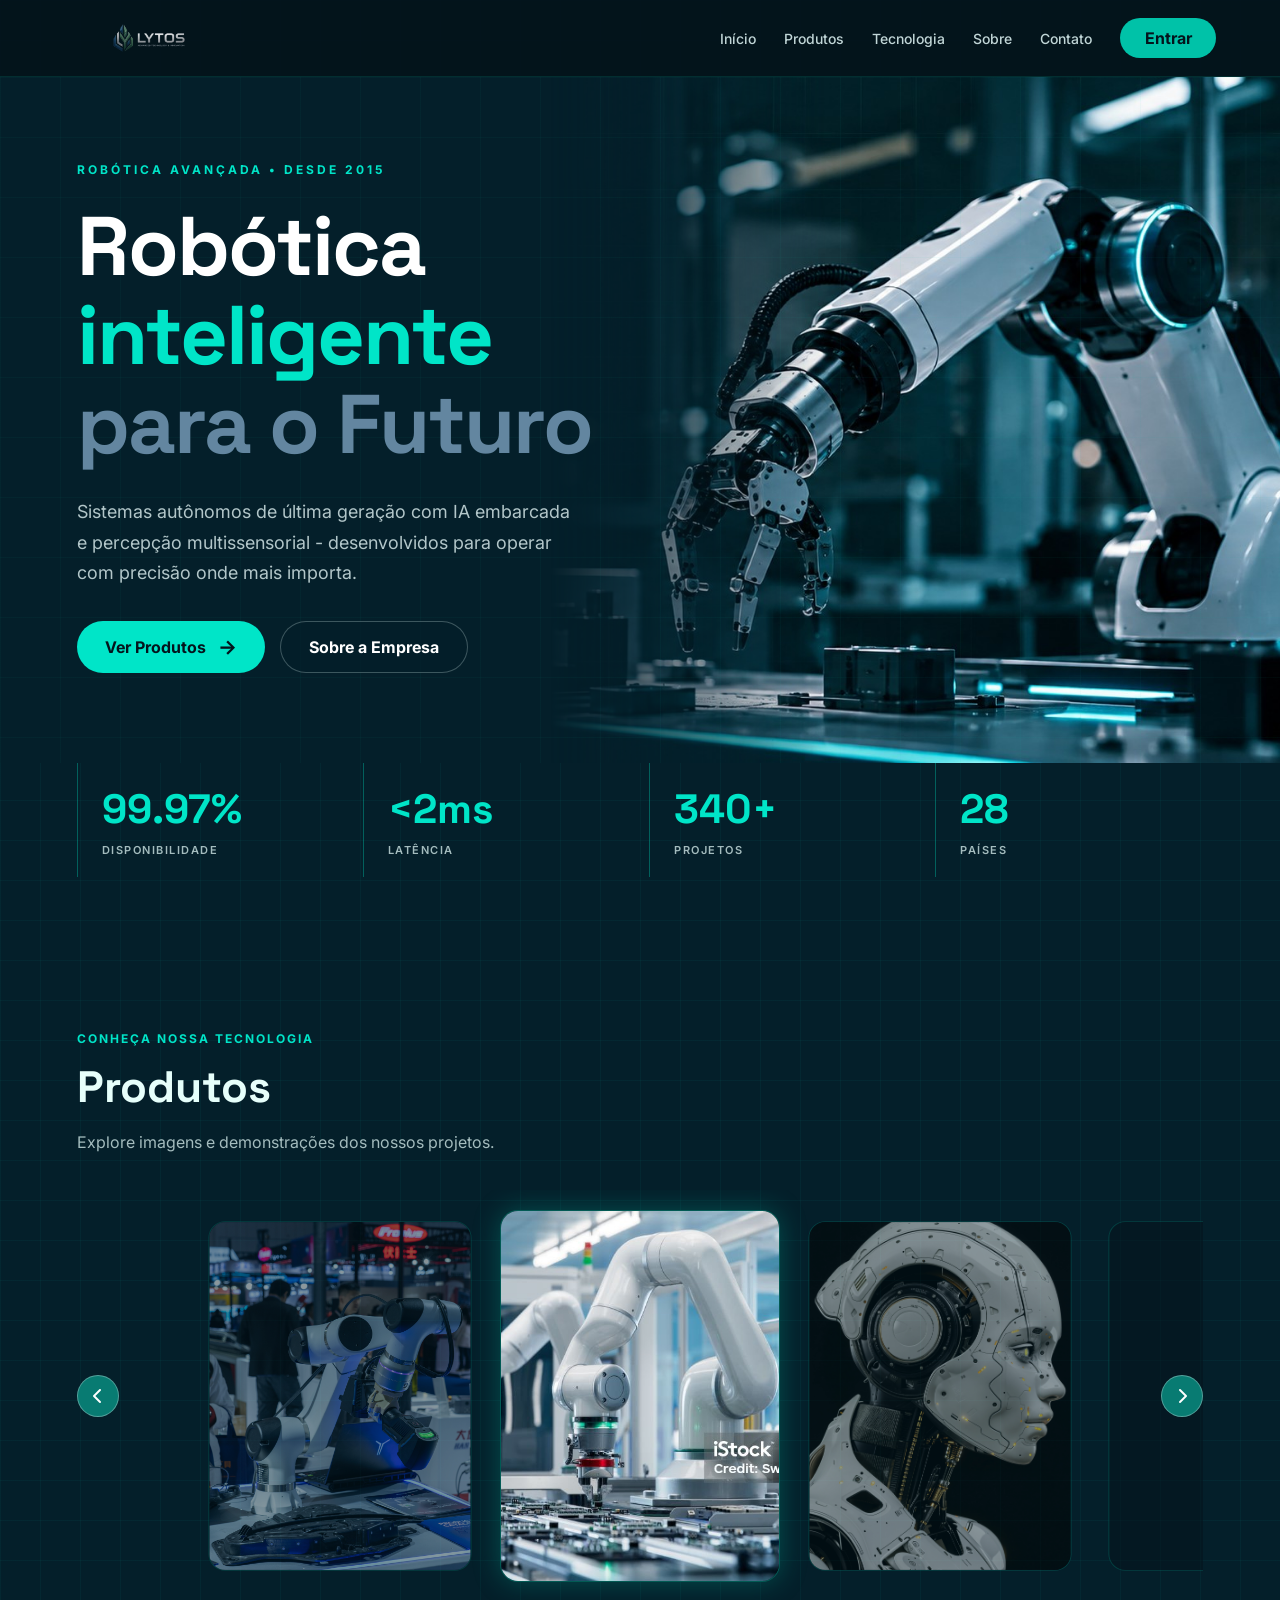
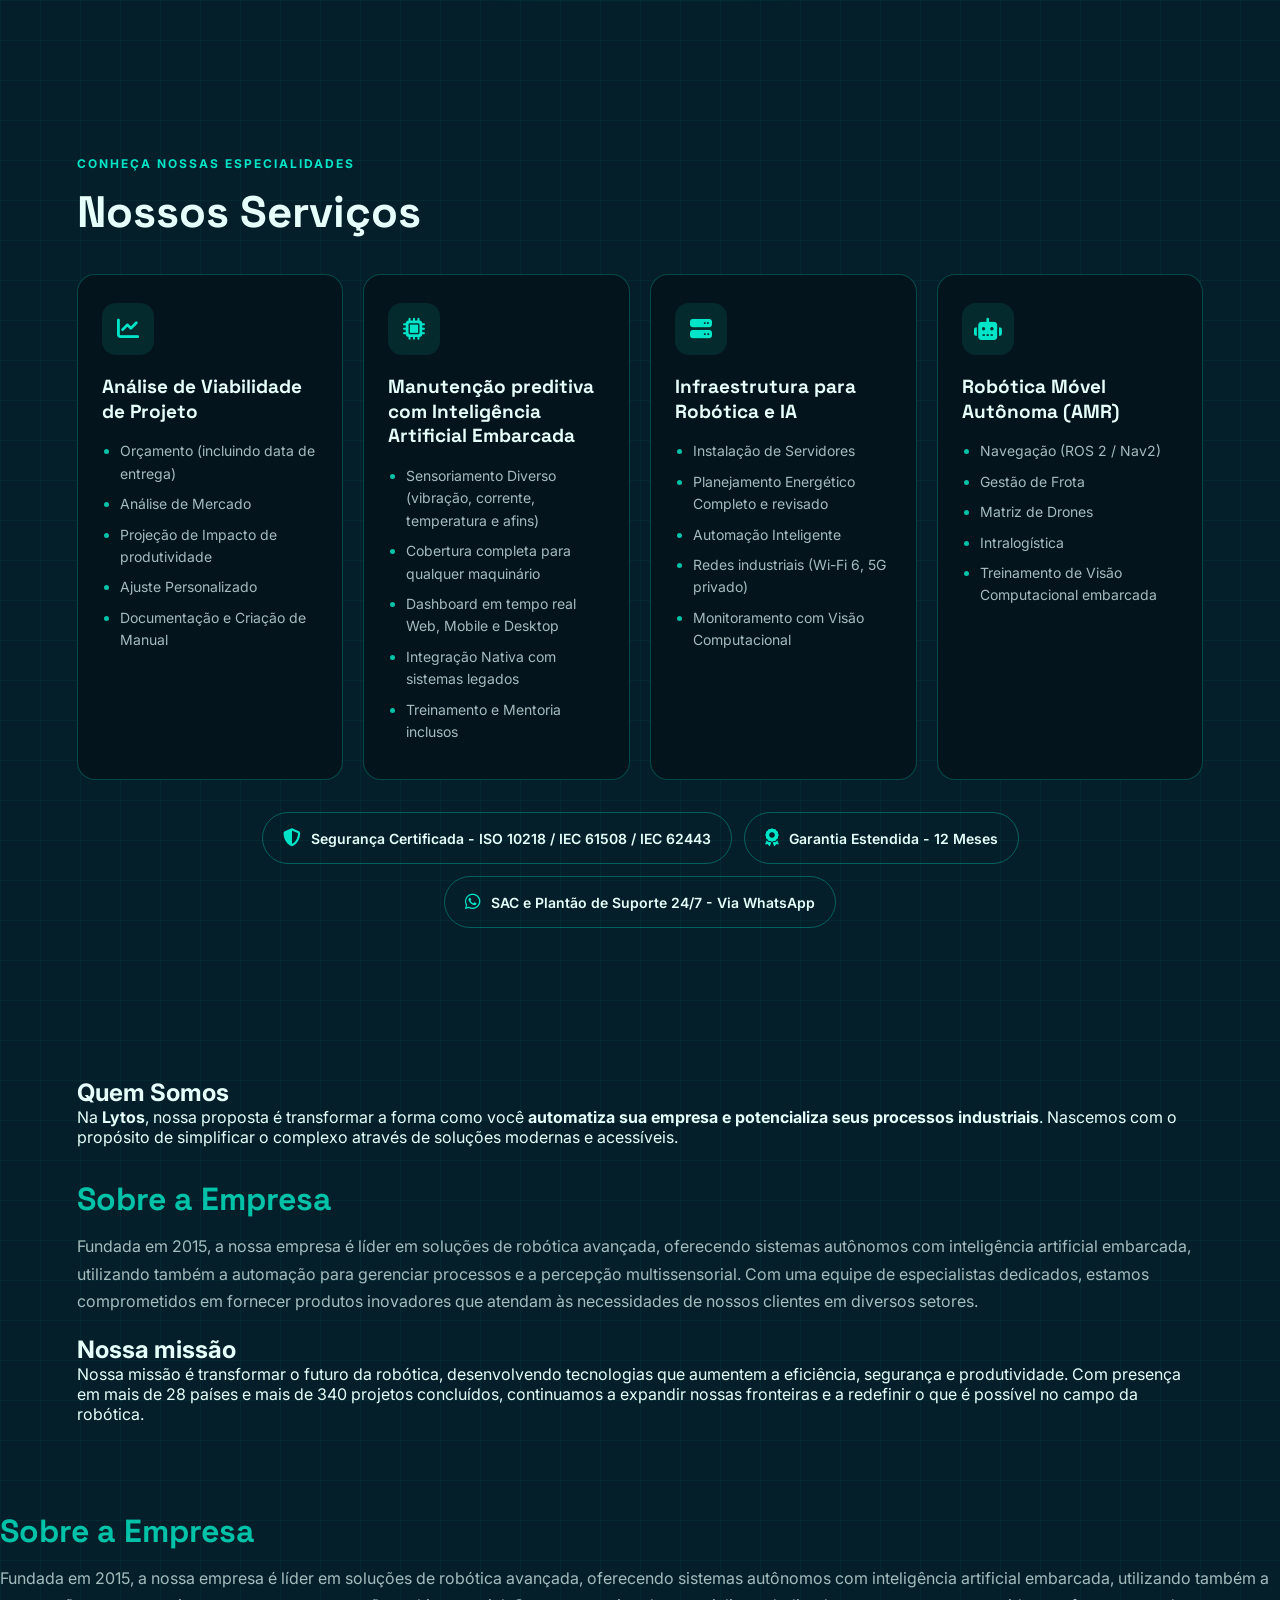
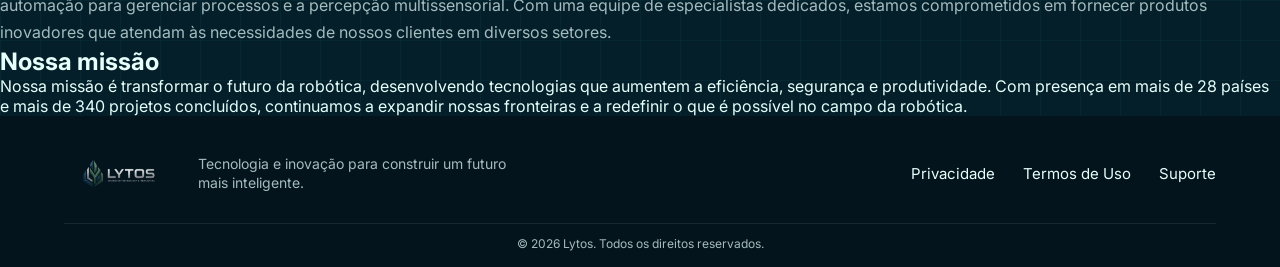
==== index.html @ 6a19a62e "auto-commit" ====
<!DOCTYPE html>
<html lang="pt-BR">

<head>
  <meta charset="UTF-8">
  <meta name="viewport" content="width=device-width, initial-scale=1.0">
  <title>Site de Robótica</title>
  <link rel="stylesheet" href="https://cdnjs.cloudflare.com/ajax/libs/font-awesome/6.5.2/css/all.min.css">
  <link rel="stylesheet" href="./assets/css/sobre.css">
  <link rel="stylesheet" href="./assets/css/style.css">
  <link rel="stylesheet" href="./assets/css/hero.css">
  <link rel="stylesheet" href="./assets/css/servicos.css">
  <link rel="stylesheet" href="./assets/css/footer.css">
  <script src="./assets/js/main.js" defer></script>
  <script src="./assets/js/hero.js" defer></script>
</head>

<body>

  <header>
    <div class="cabecalho-conteudo">
      <nav aria-label="Navegação principal">
        <a class="marca" href="#inicio" aria-label="Voltar ao início"><img class="logo" src="./assets/img/icons/logo.png" alt="Logo do site"></a>

        <div class="links-navegacao" id="links-navegacao">
          <a href="#inicio">Início</a>
          <a href="#produtos">Produtos</a>
          <a href="#tecnologia">Tecnologia</a>
          <a href="#sobre">Sobre</a>
          <a href="#contato">Contato</a>
        </div>

        <a class="botao-entrar" href="#contato">Entrar</a>
        <button class="botao-menu" type="button" aria-label="Abrir menu" aria-expanded="false" aria-controls="links-navegacao"><i class="fas fa-bars"></i></button>
      </nav>
    </div>
  </header>

  <!-- SEÇÃO HERO -->
  <main>
  <section class="inicio" id="inicio">
    <div class="inicio-imagem" aria-hidden="true"></div>
    <div class="inicio-conteudo">
      <p class="titulo">
        ROBÓTICA AVANÇADA • DESDE 2015
      </p>
      <h1 class="titulo-principal"><span class="robotica">Robótica</span><span class="inteligente">inteligente</span><span class="futuro">para o Futuro</span></h1>
      <p>
        Sistemas autônomos de última geração com IA embarcada
        <br>
        e percepção multissensorial - desenvolvidos para operar
        <br>
        com precisão onde mais importa.
      </p>
      <div class="inicio-botoes">
        <a href="#produtos" class="botao-produtos">
          Ver Produtos
          <span class="seta">→</span>
        </a>
        <a href="#sobre" class="botao-sobre">
          Sobre a Empresa
        </a>
      </div>
    </div>
  </section>

  <section class="secao-estatisticas" aria-label="Nossos números">
    <div class="estatisticas">
      <div class="estatistica">
        <h2>99.97%</h2>
        <p>Disponibilidade</p>
      </div>
      <div class="estatistica">
        <h2>&lt;2ms</h2>
        <p>Latência</p>
      </div>
      <div class="estatistica">
        <h2>340+</h2>
        <p>Projetos</p>
      </div>
      <div class="estatistica">
        <h2>28</h2>
        <p>Países</p>
      </div>
    </div>
  </section>

  <!-- carousel -->
  <section id="produtos" class="secao-galeria">
    <div class="titulo-secao"><span>CONHEÇA NOSSA TECNOLOGIA</span><h2>Produtos</h2><p>Explore imagens e demonstrações dos nossos projetos.</p></div>
    <div class="carrossel">
      <div class="carrossel-lista">
        <div class="carrossel-cartao"><img src="./assets/img/carousel/img1.jpg" alt="Robô 1"></div>
        <div class="carrossel-cartao"><img src="./assets/img/carousel/img2.jpg" alt="Robô 2"></div>
        <div class="carrossel-cartao"><img src="./assets/img/carousel/img3.jpg" alt="Robô 3"></div>
        <div class="carrossel-cartao"><video src="./assets/img/carousel/video1.mp4" aria-label="Robô 4" muted playsinline preload="metadata"></video></div>
        <div class="carrossel-cartao"><video src="./assets/img/carousel/video2.mp4" aria-label="Robô 5" muted playsinline preload="metadata"></video></div>
        <div class="carrossel-cartao"><video src="./assets/img/carousel/video3.mp4" aria-label="Robô 6" muted playsinline preload="metadata"></video></div>
      </div>
      <button class="carrossel-botao-esquerda" aria-label="Anterior"><i class="fas fa-chevron-left"></i></button>
      <button class="carrossel-botao-direita" aria-label="Próximo"><i class="fas fa-chevron-right"></i></button>
    </div>
  </section>

  <!-- Seção de Serviços, parte do Fares, pq a vanessa meio que já fez o produto fez a boa tmj-->
  
  <section id="servicos" class="secao-servicos">
    <div class="titulo-servicos"> <span> CONHEÇA NOSSAS ESPECIALIDADES</span><h2>Nossos Serviços</h2></div>

    <div class="servicos-cards">
      <article class="servico-card">
        <div class="servico-icone"><i class="fas fa-chart-line"></i></div>
        <h3>Análise de Viabilidade de Projeto</h3>
        <ul>
          <li>Orçamento (incluindo data de entrega)</li>
          <li>Análise de Mercado</li>
          <li>Projeção de Impacto de produtividade</li>
          <li>Ajuste Personalizado</li>
          <li>Documentação e Criação de Manual</li>
        </ul>
      </article>

      <article class="servico-card">
        <div class="servico-icone"><i class="fas fa-microchip"></i></div>
        <h3>Manutenção preditiva com Inteligência Artificial Embarcada</h3>
        <ul>
          <li>Sensoriamento Diverso (vibração, corrente, temperatura e afins)</li>
          <li>Cobertura completa para qualquer maquinário</li>
          <li>Dashboard em tempo real Web, Mobile e Desktop</li>
          <li>Integração Nativa com sistemas legados</li>
          <li>Treinamento e Mentoria inclusos</li>
        </ul>
      </article>

      <article class="servico-card">
        <div class="servico-icone"><i class="fas fa-server"></i></div>
        <h3>Infraestrutura para Robótica e IA</h3>
        <ul>
          <li>Instalação de Servidores</li>
          <li>Planejamento Energético Completo e revisado</li>
          <li>Automação Inteligente</li>
          <li>Redes industriais (Wi-Fi 6, 5G privado)</li>
          <li>Monitoramento com Visão Computacional</li>
        </ul>
      </article>

      <article class="servico-card">
        <div class="servico-icone"><i class="fas fa-robot"></i></div>
        <h3>Robótica Móvel Autônoma (AMR)</h3>
        <ul>
          <li>Navegação (ROS 2 / Nav2)</li>
          <li>Gestão de Frota</li>
          <li>Matriz de Drones</li>
          <li>Intralogística</li>
          <li>Treinamento de Visão Computacional embarcada</li>
        </ul>
      </article>
    </div>

    <ul class="servicos-selos">
      <li class="servico-selo"><i class="fas fa-shield-halved"></i>Segurança Certificada - ISO 10218 / IEC 61508 / IEC 62443</li>
      <li class="servico-selo"><i class="fas fa-award"></i>Garantia Estendida - 12 Meses</li>
      <li class="servico-selo"><i class="fab fa-whatsapp"></i>SAC e Plantão de Suporte 24/7 - Via WhatsApp</li>
    </ul>
  </section>


  <!-- Seção Sobre a Empresa - Parte REBECA-->
  <section id="sobre">
    <div class="container">

      <!-- Bloco Principal: Empresa e Proposta -->
      <div class="sobre-cabecalho">
        <h2>Quem Somos</h2>
        <p class="proposta">      
            Na <strong>Lytos</strong>, nossa proposta é transformar a forma como você 
            <strong>automatiza sua empresa e potencializa seus processos industriais</strong>. 
            Nascemos com o propósito de simplificar o complexo através de soluções modernas e acessíveis.
        </p>
      </div>
      <br>
      <div class="sobre-empresa">
        <h2>Sobre a Empresa</h2>
        <p>
            Fundada em 2015, a nossa empresa é líder em soluções de robótica avançada, oferecendo sistemas autônomos com
            inteligência artificial embarcada, utilizando também a automação para gerenciar processos e a percepção
            multissensorial. Com uma equipe de especialistas dedicados, estamos comprometidos em fornecer produtos
            inovadores que atendam às necessidades de nossos clientes em diversos setores.
        </p>
      </div>
      <br>
      <div class="nossa-missao">
        <h2>Nossa missão</h2>
        <p>
            Nossa missão é transformar o futuro da robótica, desenvolvendo tecnologias que aumentem a eficiência,
            segurança e produtividade. Com presença em mais de 28 países e mais de 340 projetos concluídos, continuamos a
            expandir nossas fronteiras e a redefinir o que é possível no campo da robótica.
        </p>
      </div>
    </div>
  </section>

      <div class="sobre-empresa">
        <h2>Sobre a Empresa</h2>
        <p>
            Fundada em 2015, a nossa empresa é líder em soluções de robótica avançada, oferecendo sistemas autônomos com
            inteligência artificial embarcada, utilizando também a automação para gerenciar processos e a percepção
            multissensorial. Com uma equipe de especialistas dedicados, estamos comprometidos em fornecer produtos
            inovadores que atendam às necessidades de nossos clientes em diversos setores.
        </p>
      </div>
      <div class="nossa-missao">
        <h2>Nossa missão</h2>
        <p>
            Nossa missão é transformar o futuro da robótica, desenvolvendo tecnologias que aumentem a eficiência,
            segurança e produtividade. Com presença em mais de 28 países e mais de 340 projetos concluídos, continuamos a
            expandir nossas fronteiras e a redefinir o que é possível no campo da robótica.
        </p>
      </div>

      <footer class="rodape">
        <div class="rodape-conteudo">
          <div class="rodape-marca">
            <img
              class="logo-footer"
              src="./assets/img/icons/logo.png"
              alt="Logo do site"
            >

            <p class="rodape-descricao">
              Tecnologia e inovação para construir um futuro mais inteligente.
            </p>
          </div>

          <nav class="rodape-links" aria-label="Links institucionais">
            <a href="./assets/html/privacidade.html">Privacidade</a>
            <a href="./assets/html/termos.html">Termos de Uso</a>
            <a href="./assets/html/suporte.html">Suporte</a>
          </nav>
        </div>

        <div class="rodape-inferior">
          <p>&copy; 2026 Lytos. Todos os direitos reservados.</p>
        </div>
      </footer>

    </div>
  </section>
</body>
</html>
---- assets/css/sobre.css ----
.container {
  padding: 75px 6%;
}
.sobre-proposta h2 {
  font-family: arial, sans-serif;
  color: #00C2A8;
  font: 700 clamp(20px,4vw,32px) "Space Grotesk",sans-serif;
  margin-top: 12px;
}

.sobre-proposta p{
  color: var(--texto-suave);
  line-height: 1.7;
  margin-top: 14px;
}

.sobre-empresa h2 {
  font-family: arial, sans-serif;
  color: #00C2A8;
  font: 700 clamp(20px,4vw,32px) "Space Grotesk",sans-serif;
  margin-top: 12px;
}

.sobre-empresa p{
  color: var(--texto-suave);
  line-height: 1.7;
  margin-top: 14px;
}

.sobre-missao h2 {
  font-family: arial, sans-serif;
  color: #00C2A8;
  font: 700 clamp(20px,4vw,32px) "Space Grotesk",sans-serif;
  margin-top: 12px;
}

.sobre-missao p{
  color: var(--texto-suave);
  line-height: 1.7;
  margin-top: 14px;
}
---- assets/css/style.css ----
@import url('https://fonts.googleapis.com/css2?family=Inter:wght@400;500;600;700&family=Space+Grotesk:wght@600;700;800&display=swap');

/* CORES E CONFIGURAÇÕES GERAIS */
:root {
  --fundo: #041F2A;
  --fundo-escuro: #04141C;
  --verde: #00C2A8;
  --verde-claro: #00E5C8;
  --texto: #E6FFFB;
  --texto-suave: #A4BCBE;
}

* {
  box-sizing: border-box;
  margin: 0;
  padding: 0;
}

html {
  scroll-behavior: smooth;
  scroll-padding-top: 85px;
}

body {
  font-family: 'Inter', sans-serif;
  background-color: var(--fundo);
  color: var(--texto);
  overflow-x: hidden;
  background-image: linear-gradient(rgba(0, 194, 168, .055) 1px, transparent 1px), linear-gradient(90deg, rgba(0, 194, 168, .055) 1px, transparent 1px);
  background-size: 40px 40px;
}

a {
  color: inherit;
  text-decoration: none;
}

button {
  font: inherit;
}

:focus-visible {
  outline: 2px solid var(--verde-claro);
  outline-offset: 4px;
}

header {
  position: sticky;
  top: 0;
  z-index: 50;
  background: rgba(4, 20, 28, .96);
  border-bottom: 1px solid rgba(0, 194, 168, .15);
}

.cabecalho-conteudo {
  max-width: 1320px;
  margin: auto;
  padding: 0 5%;
}

.cabecalho-conteudo nav {
  min-height: 76px;
  display: flex;
  align-items: center;
  gap: 28px;
}

.marca {
  display: flex;
  align-items: center;
  flex-shrink: 0;
}

.logo {
  display: block;
  width: 170px;
  max-height: 60px;
  object-fit: contain;
}

.links-navegacao {
  display: flex;
  align-items: center;
  justify-content: center;
  gap: 28px;
  margin-left: auto;
}

.links-navegacao a {
  font-size: 14px;
  font-weight: 500;
  color: #C1D6D7;
  transition: color .2s;
}

.links-navegacao a:hover {
  color: var(--verde-claro);
}

.botao-entrar {
  display: inline-flex;
  justify-content: center;
  align-items: center;
  min-width: 96px;
  height: 40px;
  border-radius: 24px;
  background: var(--verde);
  color: var(--fundo-escuro);
  font-weight: 700;
  flex-shrink: 0;
  transition: background .2s;
}

.botao-entrar:hover {
  background: var(--verde-claro);
}

.botao-menu {
  display: none;
  border: 1px solid rgba(0, 194, 168, .3);
  border-radius: 10px;
  background: transparent;
  color: var(--texto);
  width: 44px;
  height: 44px;
  cursor: pointer;
}

/* TELAS MENORES */
@media (max-width: 950px) {
  .cabecalho-conteudo nav {
    flex-wrap: wrap;
    min-height: 70px;
    gap: 12px;
  }

  .logo {
    width: 145px;
  }

  .botao-menu {
    display: block;
    margin-left: auto;
  }

  .botao-entrar {
    order: 2;
    min-width: 78px;
    height: 38px;
  }

  .links-navegacao {
    display: none;
    order: 3;
    flex-basis: 100%;
    flex-direction: column;
    align-items: stretch;
    gap: 0;
    margin: 0;
    padding: 8px 0 18px;
  }

  .links-navegacao.aberto {
    display: flex;
  }

  .links-navegacao a {
    padding: 13px 8px;
    border-top: 1px solid rgba(255, 255, 255, .07);
  }
}

@media (max-width: 420px) {
  .logo {
    width: 120px;
  }

  .botao-entrar {
    min-width: 68px;
    font-size: 13px;
  }
}

@media (prefers-reduced-motion: reduce) {
  html {
    scroll-behavior: auto;
  }

  *,
  *::before,
  *::after {
    animation-duration: .01ms !important;
    transition-duration: .01ms !important;
  }
}
---- assets/css/hero.css ----
.inicio {
    position: relative;
    display: flex;
    align-items: center;
    min-height: 650px;
    padding: 85px 6% 90px;
    overflow: hidden;
    background-color: #041F2A;
}

.inicio-imagem {
    position: absolute;
    top: 0;
    right: 0;
    width: 57%;
    height: 100%;
    background-image: url("../img/banner-robo.jpg");
    background-position: center;
    background-size: cover;
    /* A sombra faz a foto se misturar ao fundo sem bordas duras. */
    -webkit-mask-image: linear-gradient(to right, transparent, black 38%);
    mask-image: linear-gradient(to right, transparent, black 38%);
}

/* Grade discreta por cima da fotografia, igual ao resto do site. */
.inicio::after {
    content: "";
    position: absolute;
    inset: 0;
    background-image: linear-gradient(rgba(0, 194, 168, .04) 1px, transparent 1px),
    linear-gradient(90deg, rgba(0, 194, 168, .04) 1px, transparent 1px);
    background-size: 60px 60px;
    pointer-events: none;
}

.inicio-conteudo {
    position: relative;
    z-index: 1;
    width: 100%;
    max-width: 750px;
    margin: 0;
}

.titulo {
    margin-bottom: 25px;
    color: var(--verde-claro);
    font-size: 12px;
    font-weight: 700;
    letter-spacing: 3px;
}

.titulo-principal {
    font-family: "Space Grotesk", sans-serif;
    font-size: clamp(48px, 6.5vw, 88px);
    font-weight: 700;
    line-height: 1.07;
    letter-spacing: -2px;
}

.titulo-principal span {
    display: block;
}

.robotica {
    color: #fff;
}

.inteligente {
    color: var(--verde-claro);
}

.futuro {
    color: #6386A0;
}

.inicio-conteudo > p:not(.titulo) {
    max-width: 580px;
    margin-top: 28px;
    color: #B2C6C9;
    font-size: clamp(15px, 1.5vw, 18px);
    line-height: 1.7;
}

.inicio-botoes {
    display: flex;
    flex-wrap: wrap;
    gap: 15px;
    margin-top: 32px;
}

.botao-produtos,
.botao-sobre {
    display: inline-flex;
    align-items: center;
    justify-content: center;
    gap: 12px;
    min-height: 52px;
    padding: 0 28px;
    border-radius: 30px;
    font-weight: 700;
    transition: background .2s;
}

.botao-produtos {
    background: var(--verde-claro);
    color: var(--fundo-escuro);
}

.botao-sobre {
    border: 1px solid rgba(230,255,251,.25);
    background: rgba(4, 31, 42, .7);
    color: #fff;
}

.botao-produtos:hover {
    background: #65f3e3;
}

.botao-sobre:hover {
    background: rgba(255,255,255,.1);
}

.seta {
    color: inherit;
    font-size: 20px;
}


.secao-estatisticas {
    padding: 0 6% 75px;
}

.estatisticas {
    display: grid;
    grid-template-columns: repeat(4, 1fr);
    max-width: 1180px;
    gap: 18px;
    margin: 0 auto;
}

.estatistica {
    padding: 20px 24px;
    border-left: 1px solid rgba(0,194,168,.4);
}

.estatistica h2 {
    color: var(--verde-claro);
    font: 700 clamp(26px,3.2vw,42px) "Space Grotesk",sans-serif;
}

.estatistica p {
    color: var(--texto-suave);
    font-size: 11px;
    font-weight: 600;
    letter-spacing: 1.5px;
    text-transform: uppercase;
    margin-top: 8px;
}

.secao-galeria,
.secao-informacoes {
    padding: 75px 6%;
}

.titulo-secao {
    max-width: 1180px;
    margin: 0 auto 34px;
}

.titulo-secao span,
.etiqueta {
    color: var(--verde-claro);
    font-size: 12px;
    font-weight: 700;
    letter-spacing: 2px;
}

.titulo-secao h2 {
    font: 700 clamp(28px,4vw,44px) "Space Grotesk",sans-serif;
    margin-top: 12px;
}

.titulo-secao p {
    color: var(--texto-suave);
    line-height: 1.7;
    margin-top: 14px;
}

.carrossel {
    position: relative;
    max-width: 1180px;
    margin: auto;
}

.carrossel-lista {
    display: flex;
    gap: 20px;
    overflow-x: auto;
    overflow-y: hidden;
    padding: 20px calc(50% - 140px);
    scroll-snap-type: x mandatory;
    scrollbar-width: none;
}

.carrossel-lista::-webkit-scrollbar {
    display: none;
}

.carrossel-cartao {
    flex: 0 0 280px;
    border: 1px solid rgba(0,194,168,.4);
    border-radius: 18px;
    overflow: hidden;
    opacity: .55;
    transform: scale(.94);
    scroll-snap-align: center;
    transition: opacity .3s, transform .3s, box-shadow .3s;
    background: var(--fundo-escuro);
}

.carrossel-cartao.foco {
    opacity: 1;
    transform: scale(1);
    box-shadow: 0 0 28px rgba(0,194,168,.3);
}

.carrossel-cartao img,
.carrossel-cartao video {
    display: block;
    width: 100%;
    height: 370px;
    object-fit: cover;
}

.carrossel-botao-esquerda,
.carrossel-botao-direita {
    position: absolute;
    top: 50%;
    transform: translateY(-50%);
    z-index: 2;
    width: 42px;
    height: 42px;
    border: 1px solid rgba(255,255,255,.3);
    border-radius: 50%;
    color: white;
    background: #087B72;
    cursor: pointer;
}

.carrossel-botao-esquerda {
    left: 0;
}

.carrossel-botao-direita {
    right: 0;
}



.grade-informacoes {
    max-width: 1180px;
    margin: auto;
    display: grid;
    grid-template-columns: repeat(3,1fr);
    gap: 20px;
}


@media (max-width: 1050px) {
    .inicio {
        min-height: 620px;
    }

    .inicio-imagem {
        width: 65%;
        opacity: .55;
    }

    .inicio-conteudo {
        max-width: 650px;
    }
}

@media (max-width: 800px) {
    .inicio {
        min-height: 610px;
        padding: 65px 6%;
    }

    .inicio-imagem {
        width: 100%;
        opacity: .25;
    }

    .inicio-imagem {
        -webkit-mask-image: linear-gradient(to right, transparent, black 80%);
        mask-image: linear-gradient(to right, transparent, black 80%);
    }

    .estatisticas {
        grid-template-columns: repeat(2, 1fr);
    }

    .grade-informacoes {
        grid-template-columns: 1fr;
    }

    .secao-galeria,
    .secao-informacoes {
        padding-top: 55px;
        padding-bottom: 55px;
    }
}

@media (max-width: 480px) {
    .inicio {
        min-height: 590px;
    }

    .titulo {
        font-size: 10px;
        letter-spacing: 2px;
    }

    .titulo-principal {
        font-size: clamp(40px, 11vw, 56px);
        letter-spacing: -1px;
    }

    .inicio-conteudo > p:not(.titulo) br {
        display: none;
    }

    .inicio-botoes a {
        width: 100%;
    }

    .estatistica {
        padding: 15px 10px;
    }

    .carrossel-cartao {
        flex-basis: 240px;
    }

    .carrossel-lista {
        padding-left: calc(50% - 120px);
        padding-right: calc(50% - 120px);
    }

    .carrossel-cartao img,
    .carrossel-cartao video {
        height: 320px;
    }
}
---- assets/css/servicos.css ----
/* SEÇÃO SERVIÇOS (#servicos) - Lucas */

.secao-servicos {
    padding: 75px 6%;
}

/* TÍTULO: alinhado à esquerda, mesmo padrão do título de Produtos */
.titulo-servicos {
    max-width: 1180px;
    margin: 0 auto 34px;
}

.titulo-servicos span {
    color: var(--verde-claro);
    font-size: 12px;
    font-weight: 700;
    letter-spacing: 2px;
}

.titulo-servicos h2 {
    font: 700 clamp(28px,4vw,44px) "Space Grotesk", sans-serif;
    margin-top: 12px;
}

/* 1. CARDS: flexbox em linha, quebrando para baixo quando falta espaço */
.servicos-cards {
    display: flex;
    flex-wrap: wrap;
    gap: 20px;
    max-width: 1180px;
    margin: 0 auto;
}

.servico-card {
    flex: 1 1 250px;
    display: flex;
    flex-direction: column;
    padding: 28px 24px;
    border: 1px solid rgba(0,194,168,.3);
    border-radius: 18px;
    background: var(--fundo-escuro);
    transition: transform .3s, border-color .3s, box-shadow .3s;
}

.servico-card:hover {
    transform: translateY(-6px);
    border-color: var(--verde);
    box-shadow: 0 0 28px rgba(0,194,168,.25);
}

.servico-icone {
    display: flex;
    justify-content: center;
    align-items: center;
    width: 52px;
    height: 52px;
    border-radius: 14px;
    background: rgba(0,194,168,.12);
    color: var(--verde-claro);
    font-size: 22px;
    margin-bottom: 20px;
    transition: background .3s, color .3s;
}

.servico-card:hover .servico-icone {
    background: var(--verde);
    color: var(--fundo-escuro);
}

.servico-card h3 {
    font: 700 19px "Space Grotesk", sans-serif;
    line-height: 1.3;
    margin-bottom: 16px;
}

.servico-card ul {
    padding-left: 18px;
}

.servico-card li {
    color: var(--texto-suave);
    font-size: 14px;
    line-height: 1.6;
    margin-bottom: 8px;
}

.servico-card li::marker {
    color: var(--verde);
}

/* 2. SELOS: faixa centralizada abaixo dos cards */
.servicos-selos {
    display: flex;
    flex-wrap: wrap;
    justify-content: center;
    gap: 12px;
    max-width: 1180px;
    margin: 32px auto 0;
    list-style: none;
}

.servico-selo {
    display: flex;
    align-items: center;
    gap: 10px;
    padding: 16px 20px;
    border: 1px solid rgba(0,194,168,.4);
    border-radius: 40px;
    font-size: 14px;
    font-weight: 600;
    transition: background .3s, color .3s;
}

.servico-selo i {
    color: var(--verde-claro);
    font-size: 18px;
}

.servico-selo:hover {
    background: var(--verde);
    color: var(--fundo-escuro);
}

.servico-selo:hover i {
    color: var(--fundo-escuro);
}

/* 3. TELAS MENORES */
@media (max-width: 950px) {
    .secao-servicos {
        padding-top: 55px;
        padding-bottom: 55px;
    }
}

@media (max-width: 480px) {
    .servico-card {
        padding: 24px 20px;
    }

    .servico-selo {
        width: 100%;
        border-radius: 18px;
    }
}
---- assets/css/footer.css ----
.rodape {
    width: 100%;
    padding: 28px 5% 16px;
    background: var(--fundo-escuro);
}

.rodape-conteudo {
    display: flex;
    align-items: center;
    justify-content: space-between;
    gap: 24px;
    margin: 0 auto;
}

.rodape-marca {
    display: flex;
    align-items: center;
    gap: 24px;
}

.logo-footer {
    display: block;
    width: 110px;
    height: auto;
    margin: 0;
}

.rodape-descricao {
    max-width: 340px;
    color: var(--texto-suave);
    font-size: 14px;
    line-height: 1.4;
}

.rodape-links {
    display: flex;
    flex-wrap: wrap;
    justify-content: flex-end;
    gap: 12px 28px;
    padding-top: 0;
}

.rodape-links a {
    color: var(--texto);
    font-size: 15px;
    transition: color .2s;
}

.rodape-links a:hover {
    color: var(--verde-claro);
    text-decoration: underline;
    text-underline-offset: 4px;
}

.rodape-inferior {
    margin: 20px auto 0;
    padding-top: 12px;
    border-top: 1px solid rgba(255, 255, 255, .08);
    text-align: center;
}

.rodape-inferior p {
    color: var(--texto-suave);
    font-size: 12px;
}

@media (max-width: 600px) {
    .rodape {
        padding: 24px 6% 14px;
    }

    .rodape-conteudo {
        flex-direction: column;
        align-items: center;
        text-align: center;
    }

    .rodape-marca {
        align-items: center;
        flex-direction: column;
        gap: 12px;
    }

    .logo-footer {
        margin: 0;
    }

    .rodape-descricao {
        font-size: 13px;
    }

    .rodape-links {
        gap: 12px 20px;
    }

    .rodape-links a {
        font-size: 14px;
    }
}
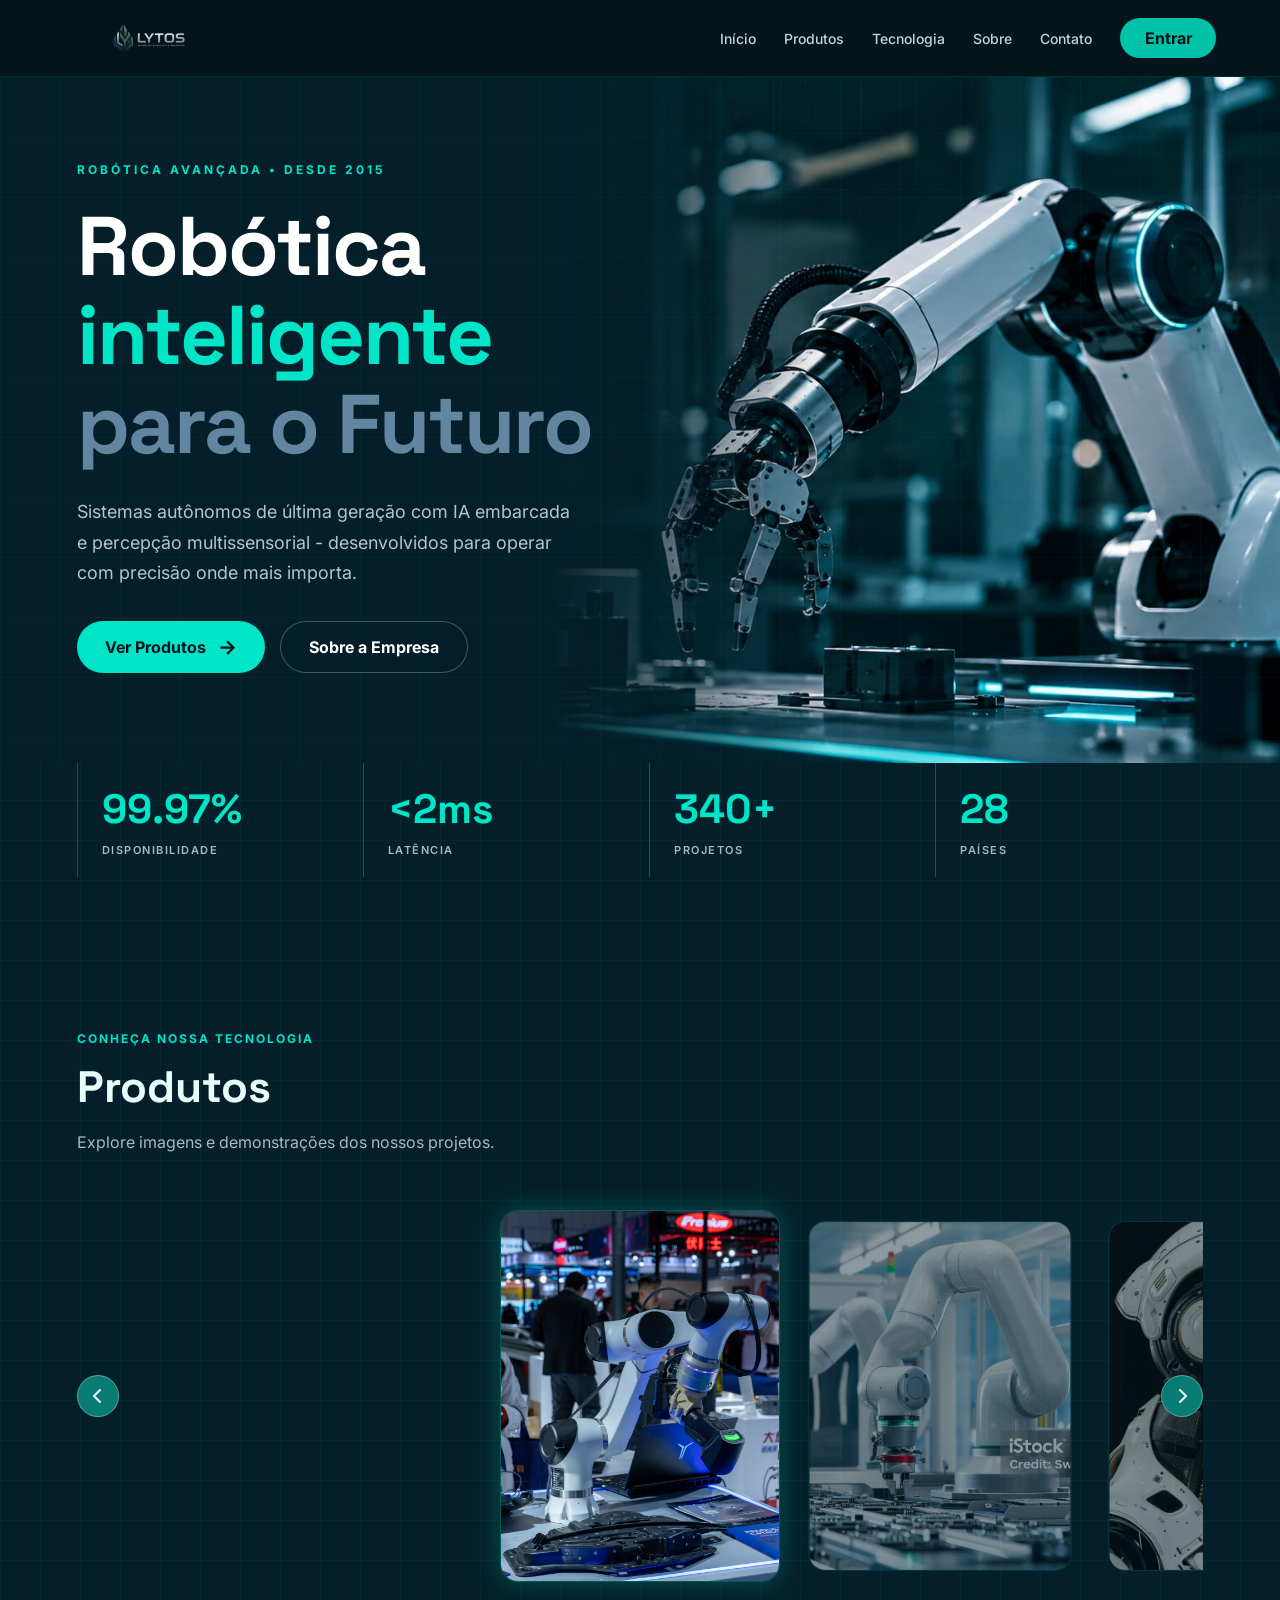
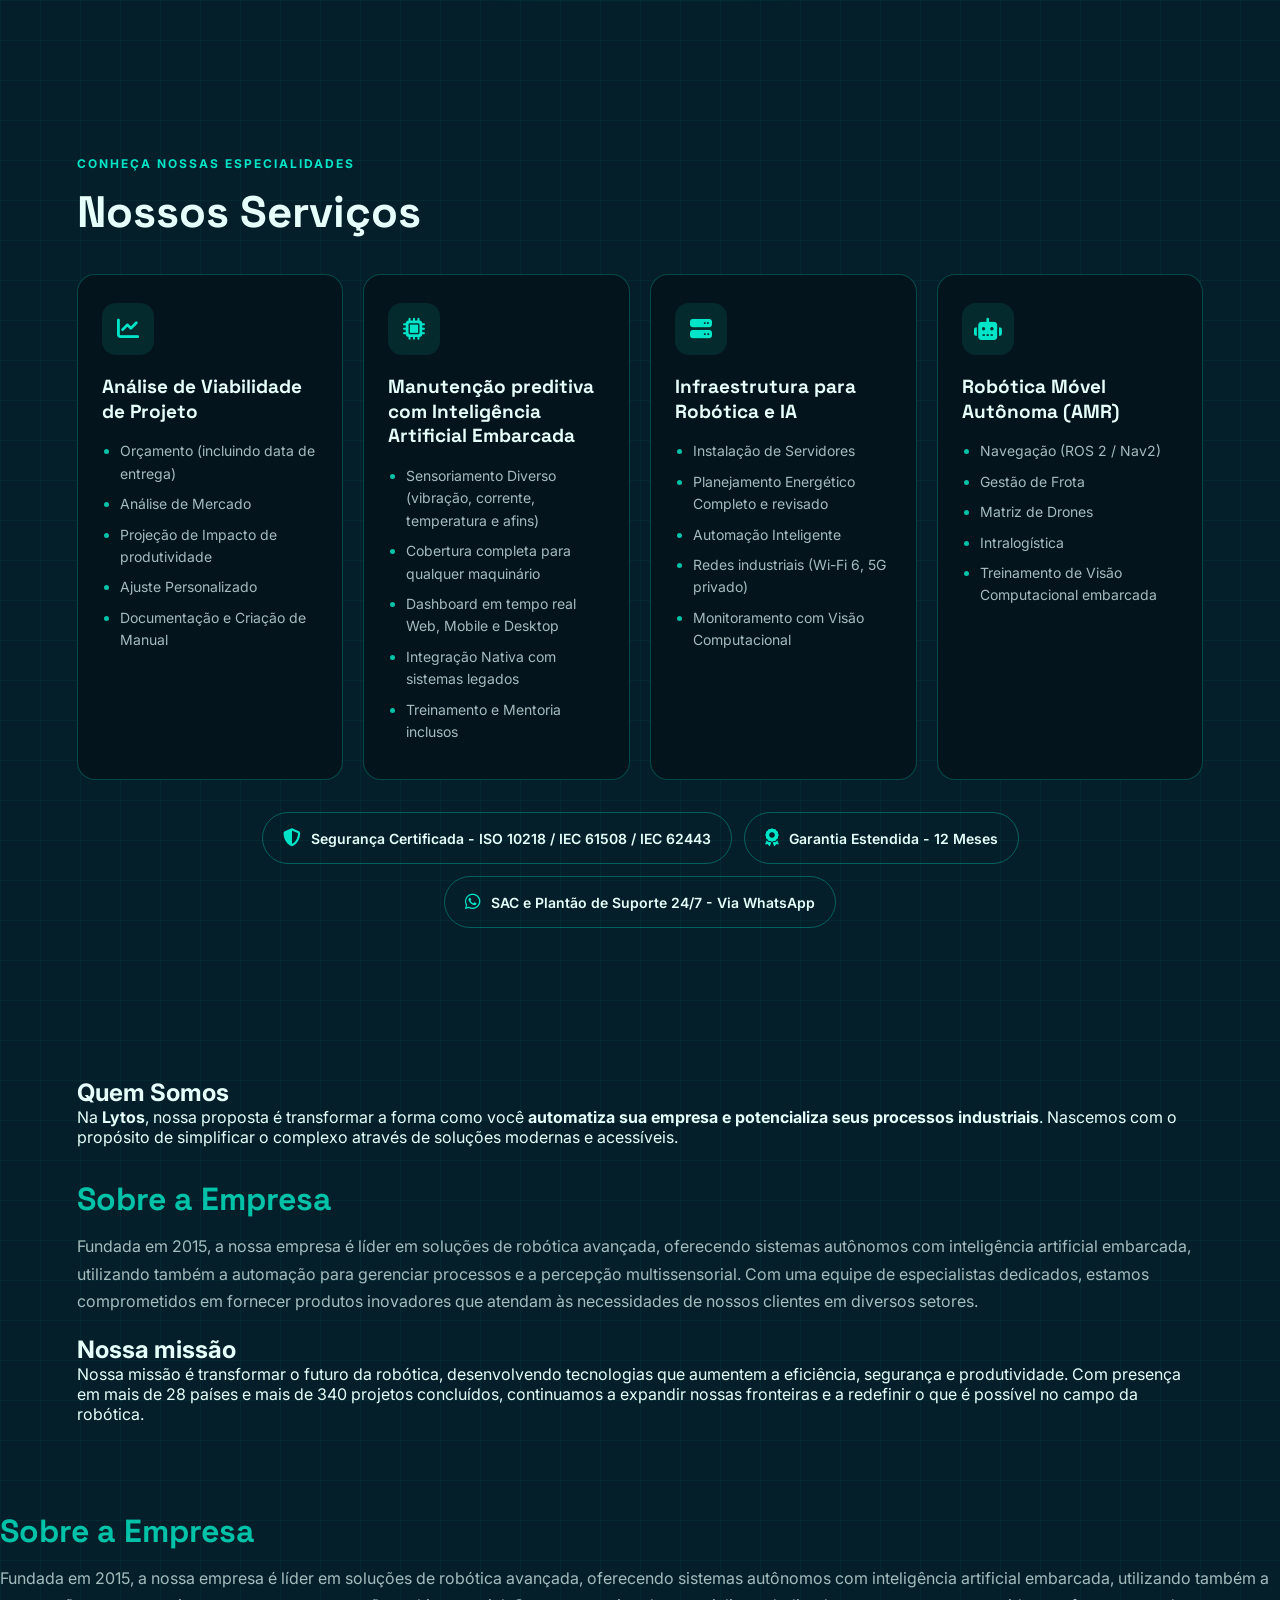
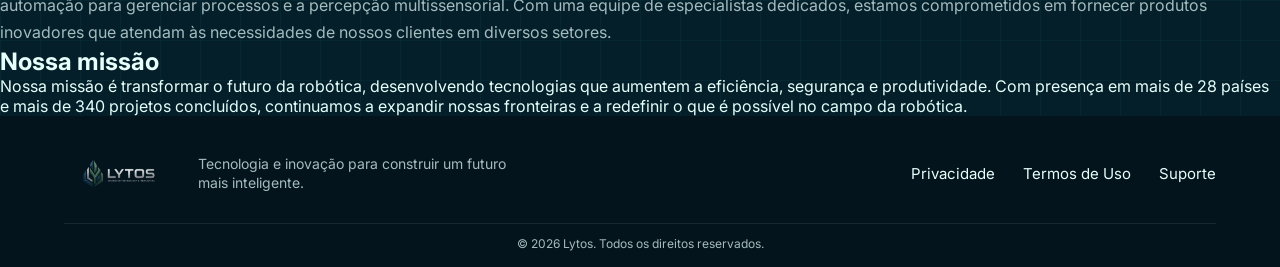
==== commit c45ba951: "Update privacy, terms and support pages Co-authored-by: Rebeca <rebecamiderna@alunos.utfpr.edu.br> C" ====
--- a/index.html
+++ b/index.html
@@ -1,6 +1,5 @@
 <!DOCTYPE html>
 <html lang="pt-BR">
-
 <head>
   <meta charset="UTF-8">
   <meta name="viewport" content="width=device-width, initial-scale=1.0">
@@ -14,7 +13,6 @@
   <script src="./assets/js/main.js" defer></script>
   <script src="./assets/js/hero.js" defer></script>
 </head>
-
 <body>
 
   <header>
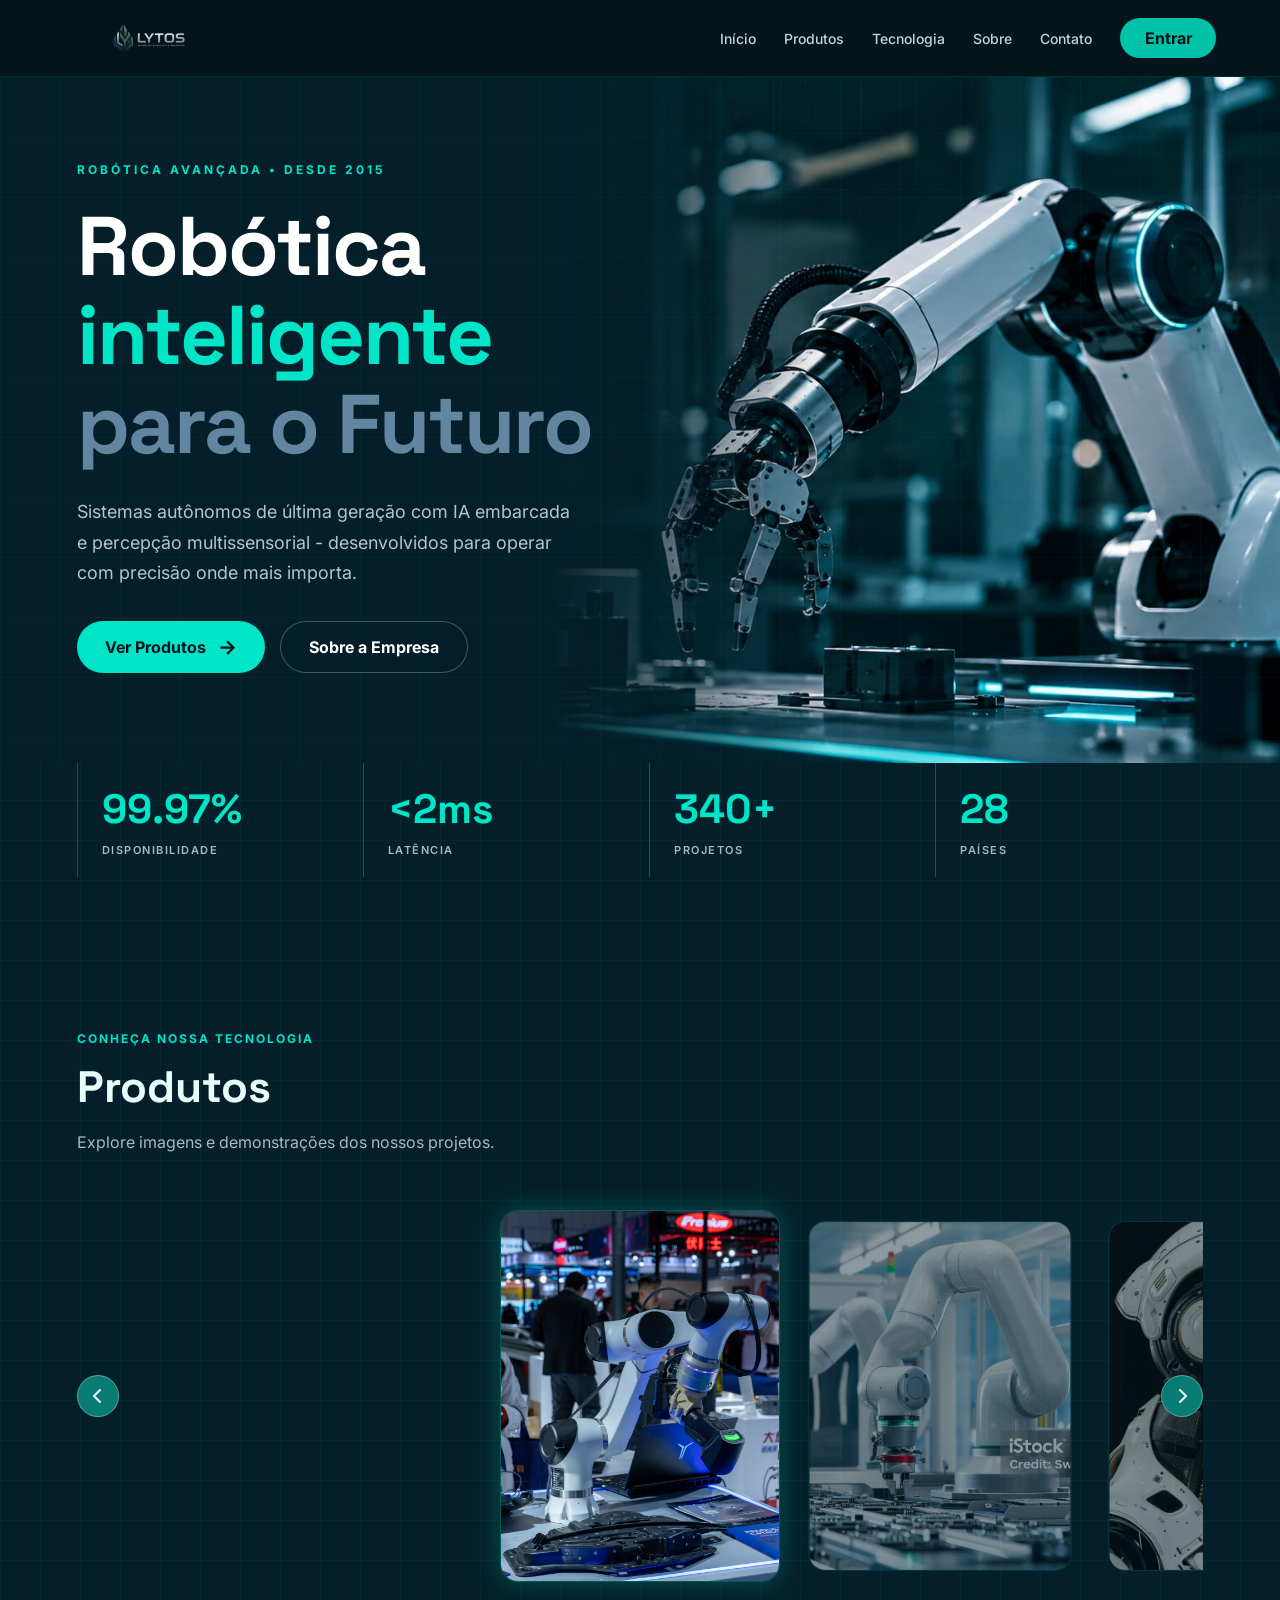
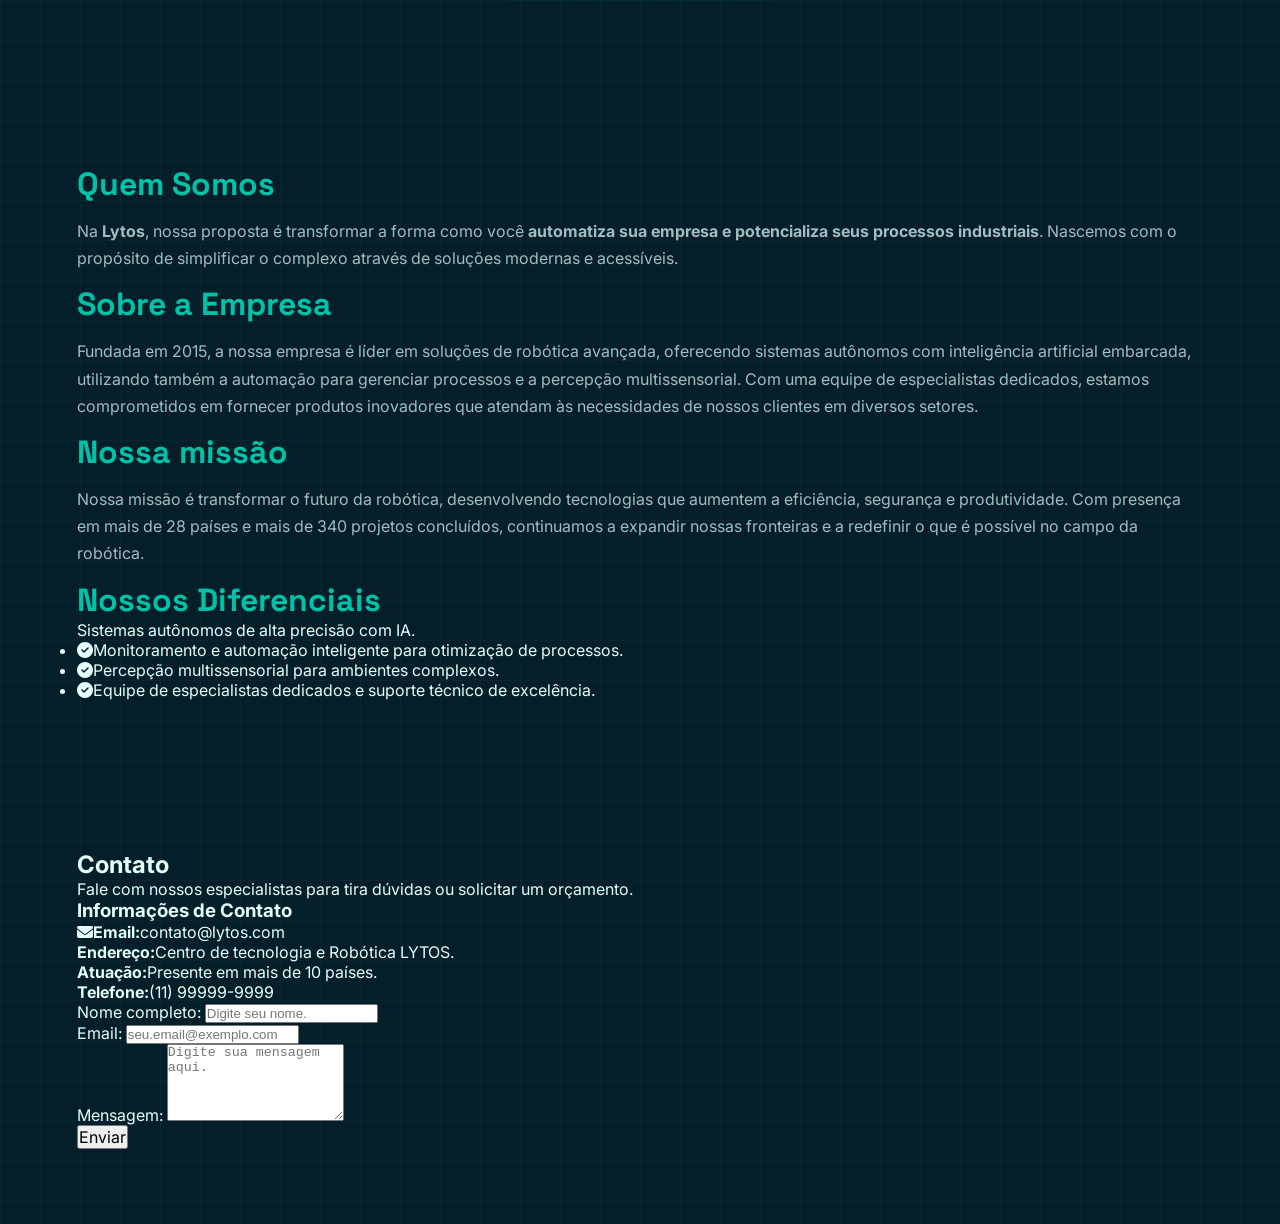
==== commit 34d5eeb8: "Add contact section with form and company information to the homepage" ====
--- a/index.html
+++ b/index.html
@@ -1,5 +1,6 @@
 <!DOCTYPE html>
 <html lang="pt-BR">
+
 <head>
   <meta charset="UTF-8">
   <meta name="viewport" content="width=device-width, initial-scale=1.0">
@@ -8,11 +9,10 @@
   <link rel="stylesheet" href="./assets/css/sobre.css">
   <link rel="stylesheet" href="./assets/css/style.css">
   <link rel="stylesheet" href="./assets/css/hero.css">
-  <link rel="stylesheet" href="./assets/css/servicos.css">
-  <link rel="stylesheet" href="./assets/css/footer.css">
   <script src="./assets/js/main.js" defer></script>
   <script src="./assets/js/hero.js" defer></script>
 </head>
+
 <body>
 
   <header>
@@ -91,84 +91,22 @@
         <div class="carrossel-cartao"><img src="./assets/img/carousel/img1.jpg" alt="Robô 1"></div>
         <div class="carrossel-cartao"><img src="./assets/img/carousel/img2.jpg" alt="Robô 2"></div>
         <div class="carrossel-cartao"><img src="./assets/img/carousel/img3.jpg" alt="Robô 3"></div>
-        <div class="carrossel-cartao"><video src="./assets/img/carousel/video1.mp4" aria-label="Robô 4" muted playsinline preload="metadata"></video></div>
-        <div class="carrossel-cartao"><video src="./assets/img/carousel/video2.mp4" aria-label="Robô 5" muted playsinline preload="metadata"></video></div>
-        <div class="carrossel-cartao"><video src="./assets/img/carousel/video3.mp4" aria-label="Robô 6" muted playsinline preload="metadata"></video></div>
+        <div class="carrossel-cartao"><video src="./assets/img/carousel/video1.mp4" aria-label="Robô 4" muted playsinline
+            preload="metadata"></video></div>
+        <div class="carrossel-cartao"><video src="./assets/img/carousel/video2.mp4" aria-label="Robô 5" muted playsinline
+            preload="metadata"></video></div>
+        <div class="carrossel-cartao"><video src="./assets/img/carousel/video3.mp4" aria-label="Robô 6" muted playsinline
+            preload="metadata"></video></div>
       </div>
       <button class="carrossel-botao-esquerda" aria-label="Anterior"><i class="fas fa-chevron-left"></i></button>
       <button class="carrossel-botao-direita" aria-label="Próximo"><i class="fas fa-chevron-right"></i></button>
     </div>
   </section>
 
-  <!-- Seção de Serviços, parte do Fares, pq a vanessa meio que já fez o produto fez a boa tmj-->
-  
-  <section id="servicos" class="secao-servicos">
-    <div class="titulo-servicos"> <span> CONHEÇA NOSSAS ESPECIALIDADES</span><h2>Nossos Serviços</h2></div>
-
-    <div class="servicos-cards">
-      <article class="servico-card">
-        <div class="servico-icone"><i class="fas fa-chart-line"></i></div>
-        <h3>Análise de Viabilidade de Projeto</h3>
-        <ul>
-          <li>Orçamento (incluindo data de entrega)</li>
-          <li>Análise de Mercado</li>
-          <li>Projeção de Impacto de produtividade</li>
-          <li>Ajuste Personalizado</li>
-          <li>Documentação e Criação de Manual</li>
-        </ul>
-      </article>
-
-      <article class="servico-card">
-        <div class="servico-icone"><i class="fas fa-microchip"></i></div>
-        <h3>Manutenção preditiva com Inteligência Artificial Embarcada</h3>
-        <ul>
-          <li>Sensoriamento Diverso (vibração, corrente, temperatura e afins)</li>
-          <li>Cobertura completa para qualquer maquinário</li>
-          <li>Dashboard em tempo real Web, Mobile e Desktop</li>
-          <li>Integração Nativa com sistemas legados</li>
-          <li>Treinamento e Mentoria inclusos</li>
-        </ul>
-      </article>
-
-      <article class="servico-card">
-        <div class="servico-icone"><i class="fas fa-server"></i></div>
-        <h3>Infraestrutura para Robótica e IA</h3>
-        <ul>
-          <li>Instalação de Servidores</li>
-          <li>Planejamento Energético Completo e revisado</li>
-          <li>Automação Inteligente</li>
-          <li>Redes industriais (Wi-Fi 6, 5G privado)</li>
-          <li>Monitoramento com Visão Computacional</li>
-        </ul>
-      </article>
-
-      <article class="servico-card">
-        <div class="servico-icone"><i class="fas fa-robot"></i></div>
-        <h3>Robótica Móvel Autônoma (AMR)</h3>
-        <ul>
-          <li>Navegação (ROS 2 / Nav2)</li>
-          <li>Gestão de Frota</li>
-          <li>Matriz de Drones</li>
-          <li>Intralogística</li>
-          <li>Treinamento de Visão Computacional embarcada</li>
-        </ul>
-      </article>
-    </div>
-
-    <ul class="servicos-selos">
-      <li class="servico-selo"><i class="fas fa-shield-halved"></i>Segurança Certificada - ISO 10218 / IEC 61508 / IEC 62443</li>
-      <li class="servico-selo"><i class="fas fa-award"></i>Garantia Estendida - 12 Meses</li>
-      <li class="servico-selo"><i class="fab fa-whatsapp"></i>SAC e Plantão de Suporte 24/7 - Via WhatsApp</li>
-    </ul>
-  </section>
-
-
   <!-- Seção Sobre a Empresa - Parte REBECA-->
-  <section id="sobre">
-    <div class="container">
-
+  <section id="sobre" class="secao-sobre container">
       <!-- Bloco Principal: Empresa e Proposta -->
-      <div class="sobre-cabecalho">
+      <div class="sobre-proposta">
         <h2>Quem Somos</h2>
         <p class="proposta">      
             Na <strong>Lytos</strong>, nossa proposta é transformar a forma como você 
@@ -176,7 +114,7 @@
             Nascemos com o propósito de simplificar o complexo através de soluções modernas e acessíveis.
         </p>
       </div>
-      <br>
+      
       <div class="sobre-empresa">
         <h2>Sobre a Empresa</h2>
         <p>
@@ -186,8 +124,8 @@
             inovadores que atendam às necessidades de nossos clientes em diversos setores.
         </p>
       </div>
-      <br>
-      <div class="nossa-missao">
+      
+      <div class="sobre-missao">
         <h2>Nossa missão</h2>
         <p>
             Nossa missão é transformar o futuro da robótica, desenvolvendo tecnologias que aumentem a eficiência,
@@ -195,54 +133,62 @@
             expandir nossas fronteiras e a redefinir o que é possível no campo da robótica.
         </p>
       </div>
+      <!-- Diferenciais da empresa -->
+       <div class="sobre-empresa">
+        <h2>Nossos Diferenciais</h2>
+        <ul class="lista-diferenciais"
+            <li><i class"fas fa-check-circle"></i>Sistemas autônomos de alta precisão com IA.</li>
+            <li><i class="fas fa-check-circle"></i>Monitoramento e automação inteligente para otimização de processos.</li>
+            <li><i class="fas fa-check-circle"></i>Percepção multissensorial para ambientes complexos.</li>
+            <li><i class="fas fa-check-circle"></i>Equipe de especialistas dedicados e suporte técnico de excelência.</li>
+          </ul>
+       </div>
     </div>
   </section>
 
-      <div class="sobre-empresa">
-        <h2>Sobre a Empresa</h2>
-        <p>
-            Fundada em 2015, a nossa empresa é líder em soluções de robótica avançada, oferecendo sistemas autônomos com
-            inteligência artificial embarcada, utilizando também a automação para gerenciar processos e a percepção
-            multissensorial. Com uma equipe de especialistas dedicados, estamos comprometidos em fornecer produtos
-            inovadores que atendam às necessidades de nossos clientes em diversos setores.
-        </p>
+  <!-- Seção Contato -->
+   <section id="contato" class="secao-contato container">
+    <div class="contato-cabecalho">
+      <h2>Contato</h2>
+      <p>Fale com nossos especialistas para tira dúvidas ou solicitar um orçamento.</p>
+    </div>
+
+    <div class="contato-empresa">
+      <!-- Informações de contato da empresa -->
+       <div class="contato-informacoes">
+        <h3>Informações de Contato</h3>
+        <p><i class="fas fa-envelope"></i><strong>Email:</strong>contato@lytos.com</p>
+        <p><i class="fas fa-endereco"></i><strong>Endereço:</strong>Centro de tecnologia e Robótica LYTOS.</p>
+        <p><i class="fas fa-atuacao"></i><strong>Atuação:</strong>Presente em mais de 10 países.</p>
+        <p><i class="fas fa-telefone"></i><strong>Telefone:</strong>(11) 99999-9999</p>
       </div>
-      <div class="nossa-missao">
-        <h2>Nossa missão</h2>
-        <p>
-            Nossa missão é transformar o futuro da robótica, desenvolvendo tecnologias que aumentem a eficiência,
-            segurança e produtividade. Com presença em mais de 28 países e mais de 340 projetos concluídos, continuamos a
-            expandir nossas fronteiras e a redefinir o que é possível no campo da robótica.
-        </p>
-      </div>
-
-      <footer class="rodape">
-        <div class="rodape-conteudo">
-          <div class="rodape-marca">
-            <img
-              class="logo-footer"
-              src="./assets/img/icons/logo.png"
-              alt="Logo do site"
-            >
-
-            <p class="rodape-descricao">
-              Tecnologia e inovação para construir um futuro mais inteligente.
-            </p>
+      <!-- Formulário de contato -->
+      <div class="contato-formulario">
+        <form id="form-contato" class="formulario-contato" novilidate>
+          <div class="campo-grupo">
+            <label for="nome">Nome completo:</label>
+            <input type="text" id="nome" name="nome" placeholder="Digite seu nome." required>
+            <span class="erro" id="erro-nome"></span>
           </div>
 
-          <nav class="rodape-links" aria-label="Links institucionais">
-            <a href="./assets/html/privacidade.html">Privacidade</a>
-            <a href="./assets/html/termos.html">Termos de Uso</a>
-            <a href="./assets/html/suporte.html">Suporte</a>
-          </nav>
-        </div>
+          <div class="campo-grupo">
+            <label for="email">Email:</label>
+            <input type="email" id="email" name="email" placeholder="seu.email@exemplo.com" required>
+            <span class="erro" id="mensagem-erro-email"></span>
+          </div>
 
-        <div class="rodape-inferior">
-          <p>&copy; 2026 Lytos. Todos os direitos reservados.</p>
-        </div>
-      </footer>
+          <div class="campo-grupo">
+            <label for="mensagem">Mensagem:</label>
+            <textarea id="mensagem" name="mensagem" rows="5" placeholder="Digite sua mensagem aqui." required></textarea>
+            <span class="mensagem-erro" id="erro-mensagem"></span>
+          </div>
 
+          <button type="submit" class="botao-enviar">Enviar</button>
+          <div id="feedback-form" class="feedback-form">
+          </div>
+        </form>
     </div>
-  </section>
+   </section>
 </body>
+
 </html>
--- a/assets/css/sobre.css
+++ b/assets/css/sobre.css
@@ -38,4 +38,123 @@
   color: var(--texto-suave);
   line-height: 1.7;
   margin-top: 14px;
+
+/\* ==========================================
+ SEÇÃO CONTATO (#contato) 
+ ==========================================
+  \*/ /\* Grid container dividindo Informações e Formulário \*/ 
+  .contato-empresa {
+    display: grid; 
+    grid-template-columns: 1fr 1.2fr; 
+    gap: 40px; margin-top: 30px; 
+  } 
+  \* Bloco de Informações da Empresa \* 
+  
+  .contato-informacoes { 
+    background-color: rgba(4, 31, 42, 0.6); 
+    padding: 30px; 
+    border-radius: 8px; 
+    border: 1px solid rgba(0, 194, 168, 0.2); 
+  } 
+  
+  .contato-informacoes h3 { 
+    font: 700 clamp(18px, 3vw, 24px) "Space Grotesk", sans-serif; 
+    color: var(--verde, #00C2A8);
+     margin-bottom: 20px; } 
+     
+     .contato-informacoes p { 
+      color: var(--texto-suave); 
+      line-height: 1.6; 
+      margin-bottom: 14px; 
+      display: flex; 
+      align-items: center; 
+      gap: 12px; 
+    } 
+    
+    .contato-informacoes p i { 
+      color: var(--verde, #00C2A8);
+       font-size: 1.1rem; 
+       width: 20px; 
+       text-align: center; 
+      } 
+      
+      .contato-informacoes p strong { 
+        color: var(--texto, #E6FFFB); 
+        margin-right: 4px; 
+      } 
+      
+      \* Estrutura do Formulário \* 
+      .contato-formulario { 
+        display: flex; 
+        flex-direction: column; 
+      } 
+      
+      .formulario-contato { 
+        display: flex; 
+        flex-direction: column; 
+        gap: 18px; 
+      } 
+      
+      .campo-grupo { 
+        display: flex; 
+        flex-direction: column; 
+        gap: 6px; 
+      } 
+      
+      .campo-grupo label { 
+        color: var(--texto, #E6FFFB); 
+        font-size: 0.95rem; 
+        font-weight: 500; 
+      } 
+      
+      .campo-grupo input, .campo-grupo textarea { 
+        width: 100%; 
+        padding: 12px 14px; 
+        background-color: var(--fundo-escuro, #04141C); 
+        border: 1px solid rgba(0, 194, 168, 0.3); 
+        border-radius: 6px; color: var(--texto, #E6FFFB); 
+        font-family: inherit; font-size: 1rem; 
+        transition: border-color 0.3s ease, box-shadow 0.3s ease;
+       } 
+       
+       .campo-grupo input:focus, .campo-grupo textarea:focus { 
+        outline: none; border-color: var(--verde, #00C2A8); 
+        box-shadow: 0 0 8px rgba(0, 194, 168, 0.3); 
+      } 
+      
+      \* Exibição das Mensagens de Erro \* 
+      .erro, .mensagem-erro { color: #ff6b6b; 
+        font-size: 0.85rem; 
+        min-height: 18px; 
+        display: block; 
+      } 
+      
+      \* Botão Enviar \*/ 
+      .botao-enviar { 
+        background-color: var(--verde, #00C2A8); 
+        color: var(--fundo-escuro, #04141C); 
+        font-weight: 700; padding: 12px 28px; 
+        border: none; border-radius: 6px; 
+        cursor: pointer; font-size: 1rem; 
+        transition: background-color 0.3s ease, transform 0.2s ease; 
+        align-self: flex-start; 
+      } 
+      
+      .botao-enviar:hover { 
+        background-color: var(--verde-claro, #00E5C8); 
+        transform: translateY(-2px); 
+      } 
+      
+      .feedback-form { 
+        margin-top: 10px; 
+        font-weight: 600; 
+        font-size: 0.95rem; 
+      } 
+      
+      \* Adaptabilidade para Telas Menores (Responsividade) \* 
+      @media (max-width: 850px) { 
+        .contato-empresa { 
+          grid-template-columns: 1fr; 
+        } 
+      }
 }
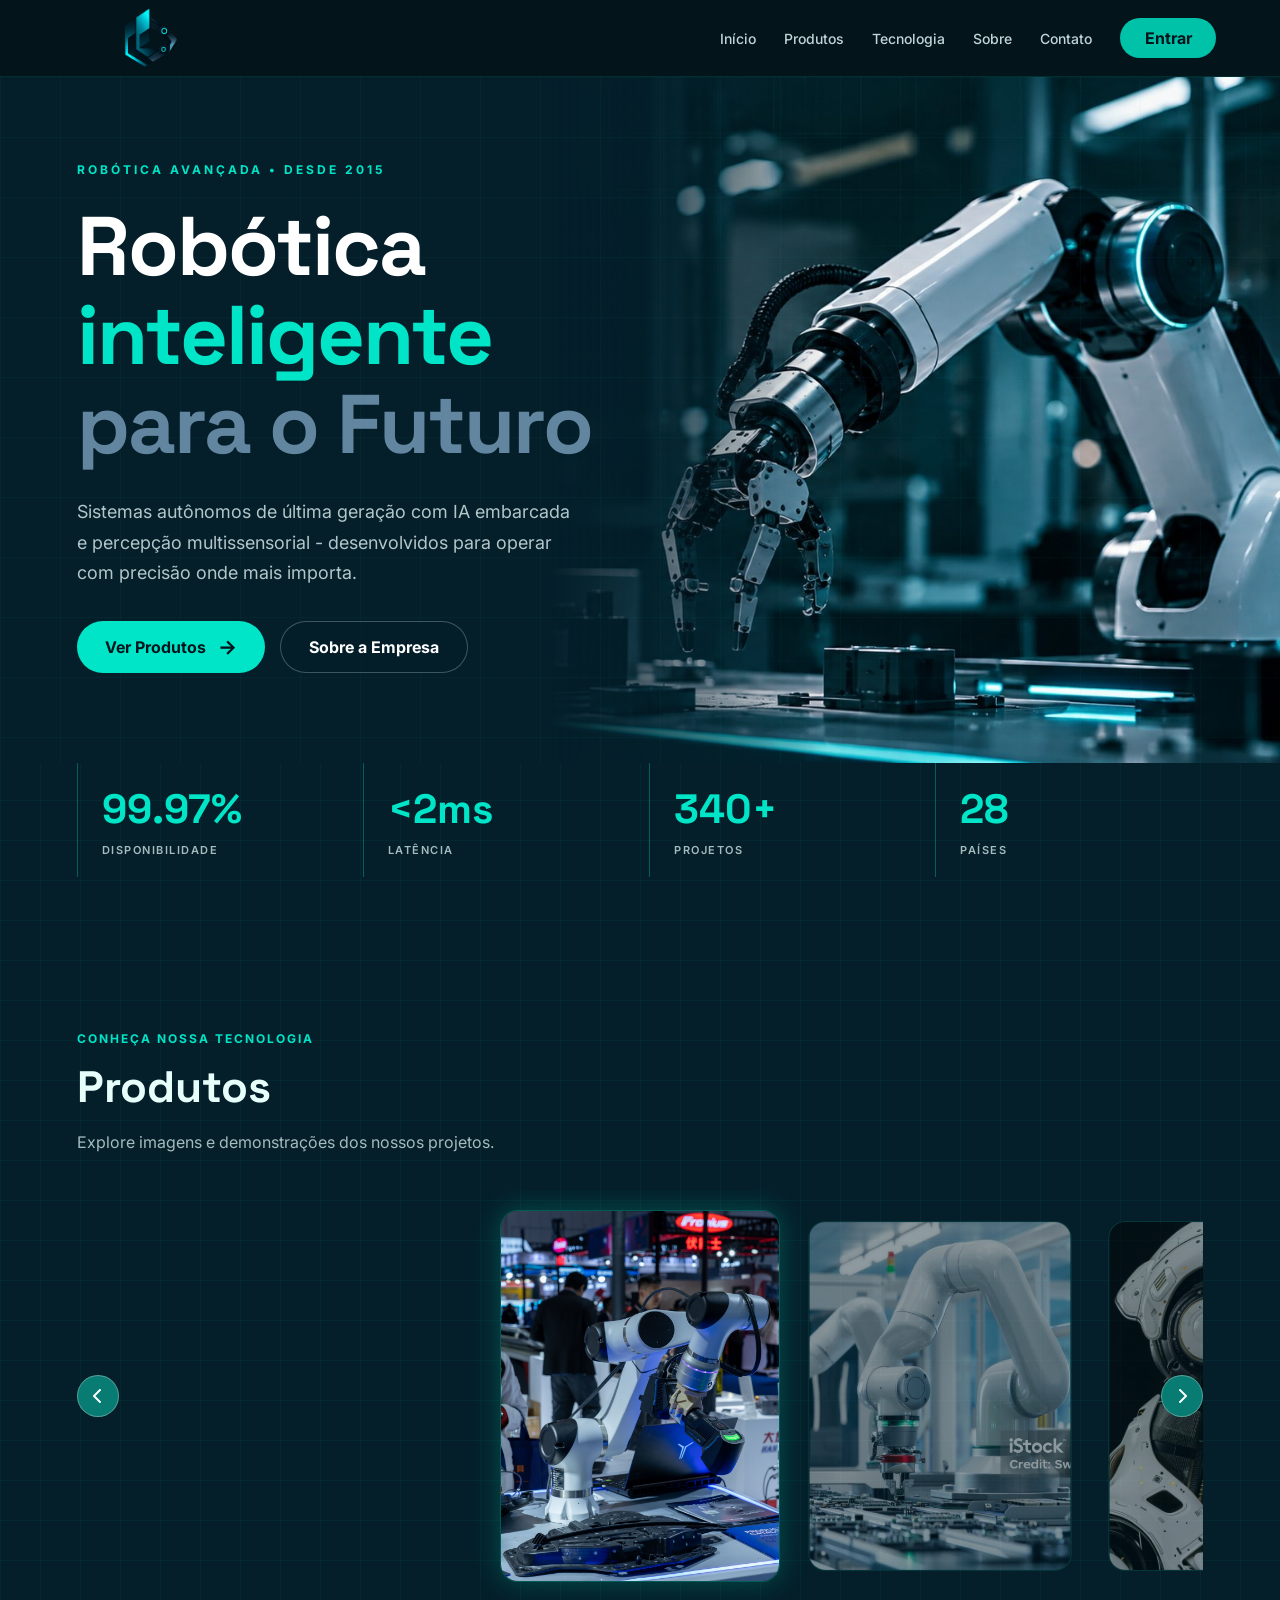
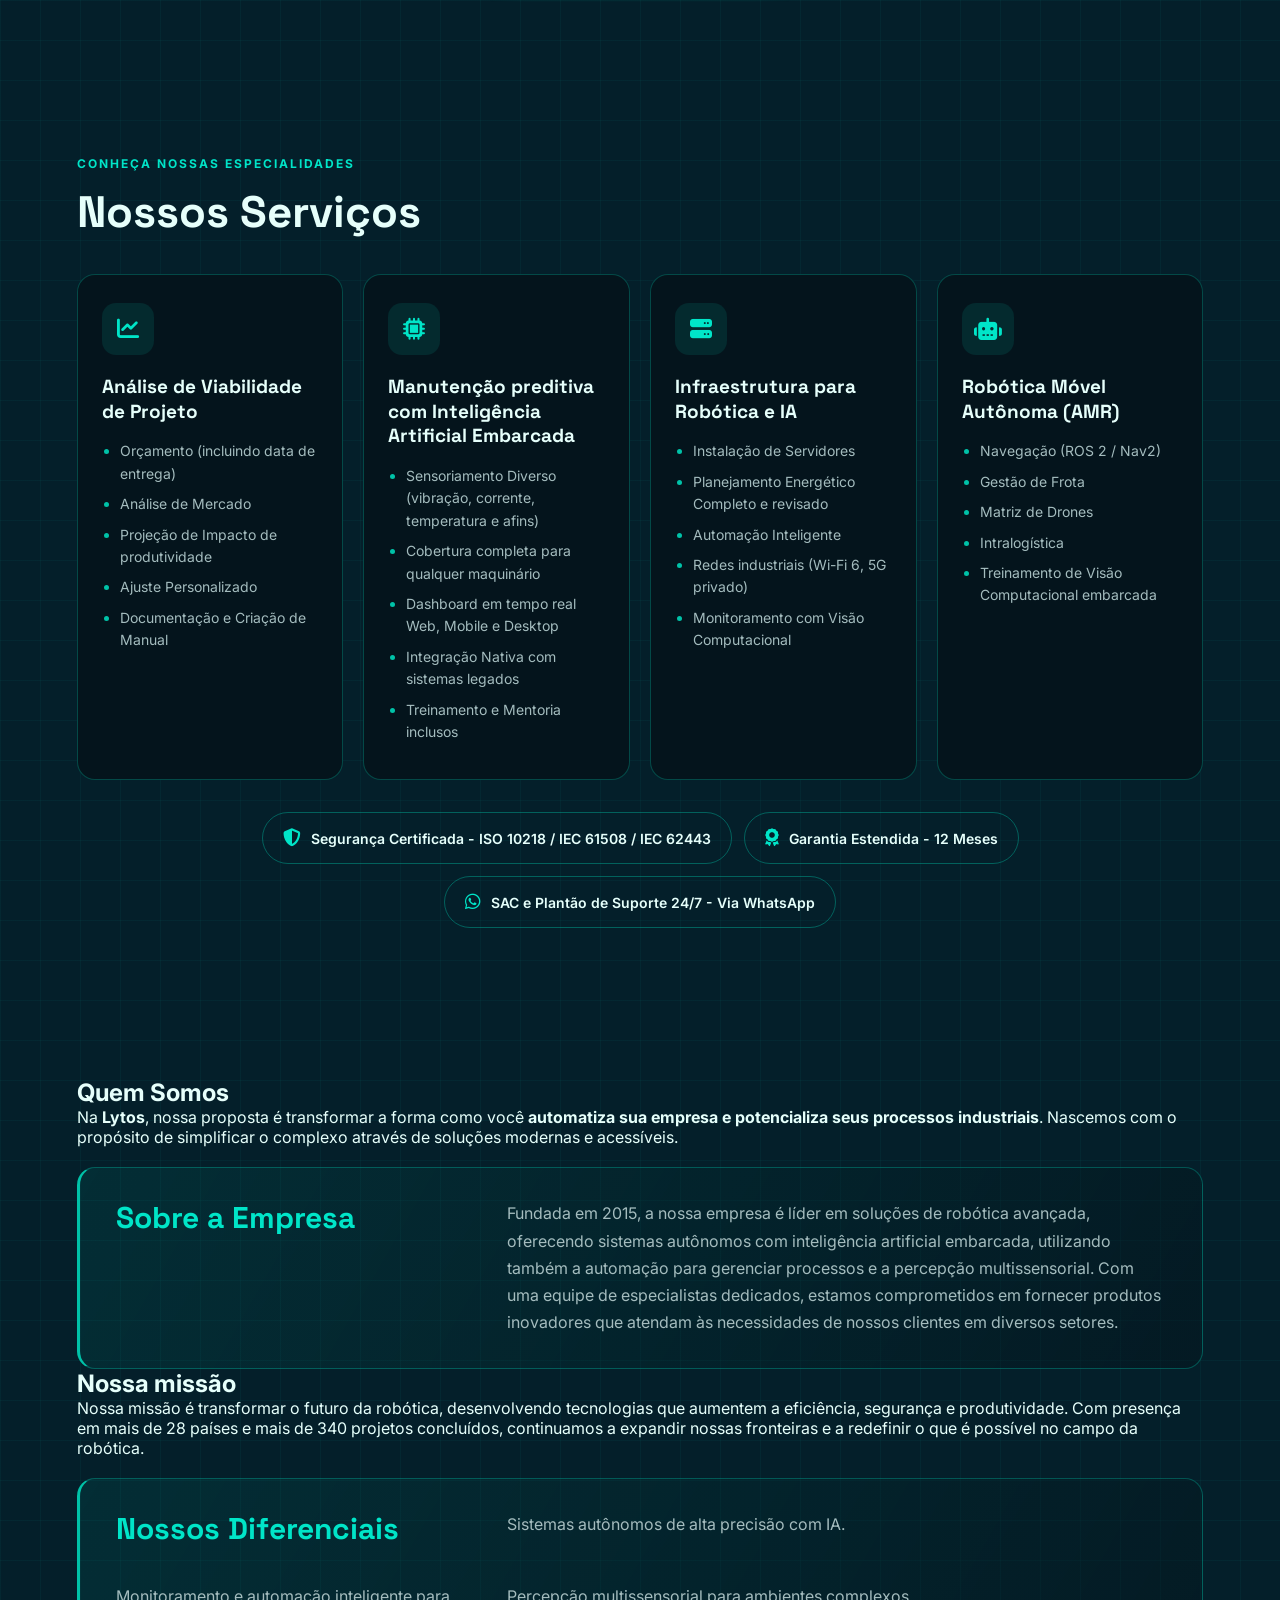
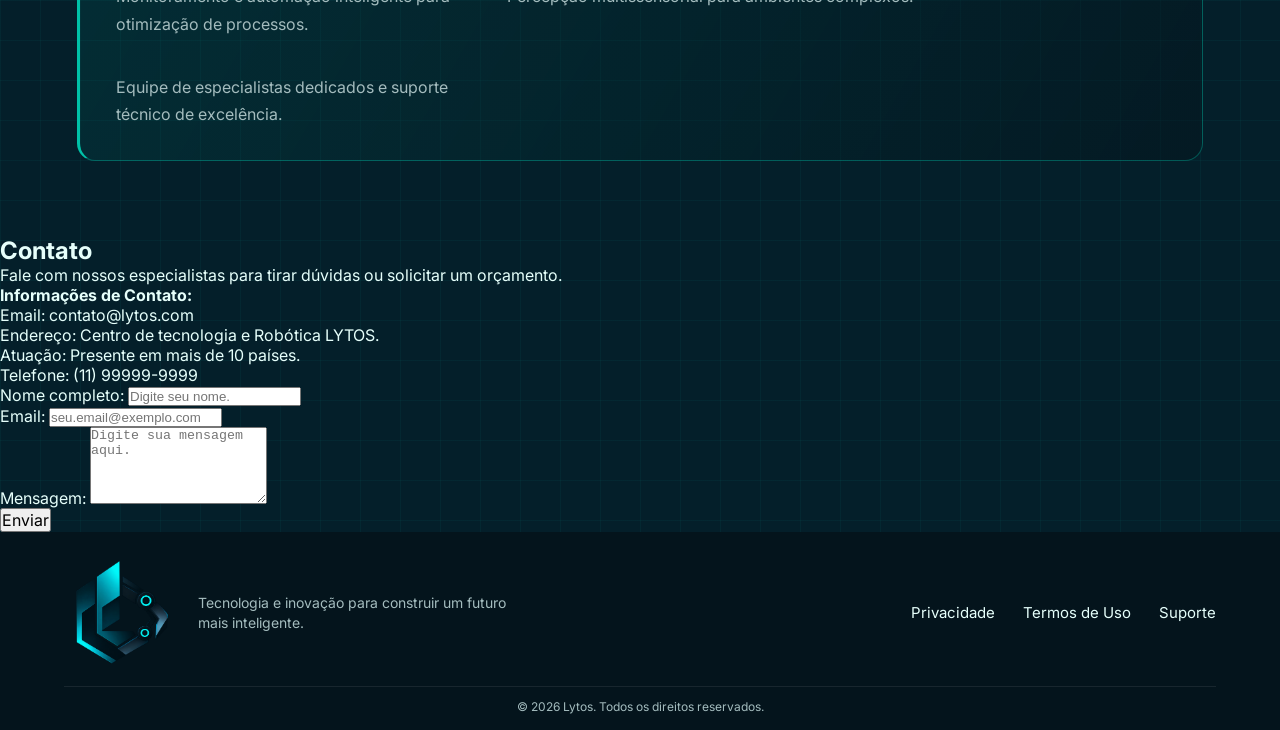
==== commit df8be208: "Merge branch 'main' of https://github.com/van-g206/team-project-front" ====
--- a/index.html
+++ b/index.html
@@ -1,6 +1,5 @@
 <!DOCTYPE html>
 <html lang="pt-BR">
-
 <head>
   <meta charset="UTF-8">
   <meta name="viewport" content="width=device-width, initial-scale=1.0">
@@ -9,10 +8,11 @@
   <link rel="stylesheet" href="./assets/css/sobre.css">
   <link rel="stylesheet" href="./assets/css/style.css">
   <link rel="stylesheet" href="./assets/css/hero.css">
+  <link rel="stylesheet" href="./assets/css/servicos.css">
+  <link rel="stylesheet" href="./assets/css/footer.css">
   <script src="./assets/js/main.js" defer></script>
   <script src="./assets/js/hero.js" defer></script>
 </head>
-
 <body>
 
   <header>
@@ -91,17 +91,77 @@
         <div class="carrossel-cartao"><img src="./assets/img/carousel/img1.jpg" alt="Robô 1"></div>
         <div class="carrossel-cartao"><img src="./assets/img/carousel/img2.jpg" alt="Robô 2"></div>
         <div class="carrossel-cartao"><img src="./assets/img/carousel/img3.jpg" alt="Robô 3"></div>
-        <div class="carrossel-cartao"><video src="./assets/img/carousel/video1.mp4" aria-label="Robô 4" muted playsinline
-            preload="metadata"></video></div>
-        <div class="carrossel-cartao"><video src="./assets/img/carousel/video2.mp4" aria-label="Robô 5" muted playsinline
-            preload="metadata"></video></div>
-        <div class="carrossel-cartao"><video src="./assets/img/carousel/video3.mp4" aria-label="Robô 6" muted playsinline
-            preload="metadata"></video></div>
+        <div class="carrossel-cartao"><video src="./assets/img/carousel/video1.mp4" aria-label="Robô 4" muted playsinline preload="metadata"></video></div>
+        <div class="carrossel-cartao"><video src="./assets/img/carousel/video2.mp4" aria-label="Robô 5" muted playsinline preload="metadata"></video></div>
+        <div class="carrossel-cartao"><video src="./assets/img/carousel/video3.mp4" aria-label="Robô 6" muted playsinline preload="metadata"></video></div>
       </div>
       <button class="carrossel-botao-esquerda" aria-label="Anterior"><i class="fas fa-chevron-left"></i></button>
       <button class="carrossel-botao-direita" aria-label="Próximo"><i class="fas fa-chevron-right"></i></button>
     </div>
   </section>
+
+  <!-- Seção de Serviços, parte do Fares, pq a vanessa meio que já fez o produto fez a boa tmj-->
+  
+  <section id="servicos" class="secao-servicos">
+    <div class="titulo-servicos"> <span> CONHEÇA NOSSAS ESPECIALIDADES</span><h2>Nossos Serviços</h2></div>
+
+    <div class="servicos-cards">
+      <article class="servico-card">
+        <div class="servico-icone"><i class="fas fa-chart-line"></i></div>
+        <h3>Análise de Viabilidade de Projeto</h3>
+        <ul>
+          <li>Orçamento (incluindo data de entrega)</li>
+          <li>Análise de Mercado</li>
+          <li>Projeção de Impacto de produtividade</li>
+          <li>Ajuste Personalizado</li>
+          <li>Documentação e Criação de Manual</li>
+        </ul>
+      </article>
+
+      <article class="servico-card">
+        <div class="servico-icone"><i class="fas fa-microchip"></i></div>
+        <h3>Manutenção preditiva com Inteligência Artificial Embarcada</h3>
+        <ul>
+          <li>Sensoriamento Diverso (vibração, corrente, temperatura e afins)</li>
+          <li>Cobertura completa para qualquer maquinário</li>
+          <li>Dashboard em tempo real Web, Mobile e Desktop</li>
+          <li>Integração Nativa com sistemas legados</li>
+          <li>Treinamento e Mentoria inclusos</li>
+        </ul>
+      </article>
+
+      <article class="servico-card">
+        <div class="servico-icone"><i class="fas fa-server"></i></div>
+        <h3>Infraestrutura para Robótica e IA</h3>
+        <ul>
+          <li>Instalação de Servidores</li>
+          <li>Planejamento Energético Completo e revisado</li>
+          <li>Automação Inteligente</li>
+          <li>Redes industriais (Wi-Fi 6, 5G privado)</li>
+          <li>Monitoramento com Visão Computacional</li>
+        </ul>
+      </article>
+
+      <article class="servico-card">
+        <div class="servico-icone"><i class="fas fa-robot"></i></div>
+        <h3>Robótica Móvel Autônoma (AMR)</h3>
+        <ul>
+          <li>Navegação (ROS 2 / Nav2)</li>
+          <li>Gestão de Frota</li>
+          <li>Matriz de Drones</li>
+          <li>Intralogística</li>
+          <li>Treinamento de Visão Computacional embarcada</li>
+        </ul>
+      </article>
+    </div>
+
+    <ul class="servicos-selos">
+      <li class="servico-selo"><i class="fas fa-shield-halved"></i>Segurança Certificada - ISO 10218 / IEC 61508 / IEC 62443</li>
+      <li class="servico-selo"><i class="fas fa-award"></i>Garantia Estendida - 12 Meses</li>
+      <li class="servico-selo"><i class="fab fa-whatsapp"></i>SAC e Plantão de Suporte 24/7 - Via WhatsApp</li>
+    </ul>
+  </section>
+
 
   <!-- Seção Sobre a Empresa - Parte REBECA-->
   <section id="sobre" class="secao-sobre container">
@@ -133,35 +193,32 @@
             expandir nossas fronteiras e a redefinir o que é possível no campo da robótica.
         </p>
       </div>
+
       <!-- Diferenciais da empresa -->
        <div class="sobre-empresa">
         <h2>Nossos Diferenciais</h2>
-        <ul class="lista-diferenciais"
-            <li><i class"fas fa-check-circle"></i>Sistemas autônomos de alta precisão com IA.</li>
-            <li><i class="fas fa-check-circle"></i>Monitoramento e automação inteligente para otimização de processos.</li>
-            <li><i class="fas fa-check-circle"></i>Percepção multissensorial para ambientes complexos.</li>
-            <li><i class="fas fa-check-circle"></i>Equipe de especialistas dedicados e suporte técnico de excelência.</li>
-          </ul>
+            <p>Sistemas autônomos de alta precisão com IA.</p>
+            <p>Monitoramento e automação inteligente para otimização de processos.</p>
+            <p>Percepção multissensorial para ambientes complexos.</p>
+            <p>Equipe de especialistas dedicados e suporte técnico de excelência.</p>
        </div>
     </div>
   </section>
 
-  <!-- Seção Contato -->
-   <section id="contato" class="secao-contato container">
+    <div class="contato-empresa">
     <div class="contato-cabecalho">
+      <!-- Seção Contato -->  
       <h2>Contato</h2>
-      <p>Fale com nossos especialistas para tira dúvidas ou solicitar um orçamento.</p>
-    </div>
-
-    <div class="contato-empresa">
+      <p>Fale com nossos especialistas para tirar dúvidas ou solicitar um orçamento.</p>
+        
       <!-- Informações de contato da empresa -->
-       <div class="contato-informacoes">
-        <h3>Informações de Contato</h3>
-        <p><i class="fas fa-envelope"></i><strong>Email:</strong>contato@lytos.com</p>
-        <p><i class="fas fa-endereco"></i><strong>Endereço:</strong>Centro de tecnologia e Robótica LYTOS.</p>
-        <p><i class="fas fa-atuacao"></i><strong>Atuação:</strong>Presente em mais de 10 países.</p>
-        <p><i class="fas fa-telefone"></i><strong>Telefone:</strong>(11) 99999-9999</p>
-      </div>
+        <p><strong>Informações de Contato: </strong></p>
+        <p></i>Email: contato@lytos.com</p>
+        <p></i>Endereço: Centro de tecnologia e Robótica LYTOS.</p>
+        <p></i>Atuação: Presente em mais de 10 países.</p>
+        <p>Telefone: (11) 99999-9999</p>
+      </div>
+
       <!-- Formulário de contato -->
       <div class="contato-formulario">
         <form id="form-contato" class="formulario-contato" novilidate>
@@ -187,8 +244,36 @@
           <div id="feedback-form" class="feedback-form">
           </div>
         </form>
-    </div>
-   </section>
+        </div>
+        </div>
+        </section>
+        
+        <footer class="rodape">
+        <div class="rodape-conteudo">
+          <div class="rodape-marca">
+            <img
+              class="logo-footer"
+              src="./assets/img/icons/logo.png"
+              alt="Logo do site"
+            >
+
+            <p class="rodape-descricao">
+              Tecnologia e inovação para construir um futuro mais inteligente.
+            </p>
+          </div>
+
+          <nav class="rodape-links" aria-label="Links institucionais">
+            <a href="./assets/html/privacidade.html">Privacidade</a>
+            <a href="./assets/html/termos.html">Termos de Uso</a>
+            <a href="./assets/html/suporte.html">Suporte</a>
+          </nav>
+        </div>
+
+        <div class="rodape-inferior">
+          <p>&copy; 2026 Lytos. Todos os direitos reservados.</p>
+        </div>
+      </footer>
+   
+  </section>
 </body>
-
 </html>
--- a/assets/css/sobre.css
+++ b/assets/css/sobre.css
@@ -1,160 +1,111 @@
-.container {
+#sobre {
   padding: 75px 6%;
 }
-.sobre-proposta h2 {
-  font-family: arial, sans-serif;
-  color: #00C2A8;
-  font: 700 clamp(20px,4vw,32px) "Space Grotesk",sans-serif;
-  margin-top: 12px;
+
+#sobre .container {
+  max-width: 1180px;
+  margin: 0 auto;
 }
 
-.sobre-proposta p{
-  color: var(--texto-suave);
-  line-height: 1.7;
-  margin-top: 14px;
+.sobre-cabecalho,
+.sobre-empresa,
+.nossa-missao {
+  padding: 32px 36px;
+  border: 1px solid rgba(0, 194, 168, .35);
+  border-left: 3px solid var(--verde);
+  border-radius: 18px;
+  background: linear-gradient(120deg, rgba(0, 194, 168, .09), rgba(4, 20, 28, .45));
 }
 
-.sobre-empresa h2 {
-  font-family: arial, sans-serif;
-  color: #00C2A8;
-  font: 700 clamp(20px,4vw,32px) "Space Grotesk",sans-serif;
-  margin-top: 12px;
+.sobre-cabecalho h2,
+.sobre-empresa h2,
+.nossa-missao h2 {
+  font-family: "Space Grotesk", sans-serif;
+  color: var(--texto);
+  font-size: clamp(24px, 3vw, 34px);
+  line-height: 1.2;
+  margin: 0 0 14px;
 }
 
-.sobre-empresa p{
-  color: var(--texto-suave);
-  line-height: 1.7;
-  margin-top: 14px;
+.sobre-cabecalho h2,
+.sobre-empresa h2,
+.nossa-missao h2 {
+  color: var(--verde-claro);
 }
 
-.sobre-missao h2 {
-  font-family: arial, sans-serif;
-  color: #00C2A8;
-  font: 700 clamp(20px,4vw,32px) "Space Grotesk",sans-serif;
-  margin-top: 12px;
+.sobre-cabecalho p,
+.sobre-empresa p,
+.nossa-missao p {
+  color: var(--texto-suave);
+  font-size: 16px;
+  line-height: 1.7;
+  margin: 0;
 }
 
-.sobre-missao p{
-  color: var(--texto-suave);
-  line-height: 1.7;
-  margin-top: 14px;
+.sobre-cabecalho strong {
+  color: var(--texto);
+}
 
-/\* ==========================================
- SEÇÃO CONTATO (#contato) 
- ==========================================
-  \*/ /\* Grid container dividindo Informações e Formulário \*/ 
-  .contato-empresa {
-    display: grid; 
-    grid-template-columns: 1fr 1.2fr; 
-    gap: 40px; margin-top: 30px; 
-  } 
-  \* Bloco de Informações da Empresa \* 
-  
-  .contato-informacoes { 
-    background-color: rgba(4, 31, 42, 0.6); 
-    padding: 30px; 
-    border-radius: 8px; 
-    border: 1px solid rgba(0, 194, 168, 0.2); 
-  } 
-  
-  .contato-informacoes h3 { 
-    font: 700 clamp(18px, 3vw, 24px) "Space Grotesk", sans-serif; 
-    color: var(--verde, #00C2A8);
-     margin-bottom: 20px; } 
-     
-     .contato-informacoes p { 
-      color: var(--texto-suave); 
-      line-height: 1.6; 
-      margin-bottom: 14px; 
-      display: flex; 
-      align-items: center; 
-      gap: 12px; 
-    } 
-    
-    .contato-informacoes p i { 
-      color: var(--verde, #00C2A8);
-       font-size: 1.1rem; 
-       width: 20px; 
-       text-align: center; 
-      } 
-      
-      .contato-informacoes p strong { 
-        color: var(--texto, #E6FFFB); 
-        margin-right: 4px; 
-      } 
-      
-      \* Estrutura do Formulário \* 
-      .contato-formulario { 
-        display: flex; 
-        flex-direction: column; 
-      } 
-      
-      .formulario-contato { 
-        display: flex; 
-        flex-direction: column; 
-        gap: 18px; 
-      } 
-      
-      .campo-grupo { 
-        display: flex; 
-        flex-direction: column; 
-        gap: 6px; 
-      } 
-      
-      .campo-grupo label { 
-        color: var(--texto, #E6FFFB); 
-        font-size: 0.95rem; 
-        font-weight: 500; 
-      } 
-      
-      .campo-grupo input, .campo-grupo textarea { 
-        width: 100%; 
-        padding: 12px 14px; 
-        background-color: var(--fundo-escuro, #04141C); 
-        border: 1px solid rgba(0, 194, 168, 0.3); 
-        border-radius: 6px; color: var(--texto, #E6FFFB); 
-        font-family: inherit; font-size: 1rem; 
-        transition: border-color 0.3s ease, box-shadow 0.3s ease;
-       } 
-       
-       .campo-grupo input:focus, .campo-grupo textarea:focus { 
-        outline: none; border-color: var(--verde, #00C2A8); 
-        box-shadow: 0 0 8px rgba(0, 194, 168, 0.3); 
-      } 
-      
-      \* Exibição das Mensagens de Erro \* 
-      .erro, .mensagem-erro { color: #ff6b6b; 
-        font-size: 0.85rem; 
-        min-height: 18px; 
-        display: block; 
-      } 
-      
-      \* Botão Enviar \*/ 
-      .botao-enviar { 
-        background-color: var(--verde, #00C2A8); 
-        color: var(--fundo-escuro, #04141C); 
-        font-weight: 700; padding: 12px 28px; 
-        border: none; border-radius: 6px; 
-        cursor: pointer; font-size: 1rem; 
-        transition: background-color 0.3s ease, transform 0.2s ease; 
-        align-self: flex-start; 
-      } 
-      
-      .botao-enviar:hover { 
-        background-color: var(--verde-claro, #00E5C8); 
-        transform: translateY(-2px); 
-      } 
-      
-      .feedback-form { 
-        margin-top: 10px; 
-        font-weight: 600; 
-        font-size: 0.95rem; 
-      } 
-      
-      \* Adaptabilidade para Telas Menores (Responsividade) \* 
-      @media (max-width: 850px) { 
-        .contato-empresa { 
-          grid-template-columns: 1fr; 
-        } 
-      }
-}+.sobre-empresa,
+.nossa-missao {
+  display: grid;
+  grid-template-columns: minmax(190px, .7fr) minmax(0, 1.3fr);
+  gap: 36px;
+  align-items: start;
+  margin-top: 20px;
+}
+
+.sobre-empresa h2,
+.nossa-missao h2 {
+  margin: 0;
+  font-size: clamp(22px, 2.5vw, 30px);
+}
+
+.sobre-empresa p,
+.nossa-missao p {
+  max-width: 760px;
+}
+
+#sobre .container > br {
+  display: none;
+}
+
+@media (max-width: 800px) {
+  #sobre {
+    padding-top: 55px;
+    padding-bottom: 55px;
+  }
+
+  .sobre-cabecalho {
+    padding: 26px 24px;
+  }
+
+  .sobre-empresa,
+  .nossa-missao {
+    grid-template-columns: 1fr;
+    gap: 12px;
+    padding: 26px 24px;
+  }
+}
+
+@media (max-width: 480px) {
+  #sobre {
+    padding-right: 6%;
+    padding-left: 6%;
+  }
+
+  .sobre-cabecalho {
+    padding: 22px 18px;
+  }
+
+  .sobre-empresa,
+  .nossa-missao {
+    padding: 22px 18px;
+  }
+
+  .sobre-cabecalho p,
+  .sobre-empresa p,
+  .nossa-missao p {
+    font-size: 15px;
+  }
+}
--- a/assets/css/servicos.css
+++ b/assets/css/servicos.css
@@ -0,0 +1,145 @@
+/* SEÇÃO SERVIÇOS (#servicos) - Lucas */
+
+.secao-servicos {
+    padding: 75px 6%;
+}
+
+/* TÍTULO: alinhado à esquerda, mesmo padrão do título de Produtos */
+.titulo-servicos {
+    max-width: 1180px;
+    margin: 0 auto 34px;
+}
+
+.titulo-servicos span {
+    color: var(--verde-claro);
+    font-size: 12px;
+    font-weight: 700;
+    letter-spacing: 2px;
+}
+
+.titulo-servicos h2 {
+    font: 700 clamp(28px,4vw,44px) "Space Grotesk", sans-serif;
+    margin-top: 12px;
+}
+
+/* 1. CARDS: flexbox em linha, quebrando para baixo quando falta espaço */
+.servicos-cards {
+    display: flex;
+    flex-wrap: wrap;
+    gap: 20px;
+    max-width: 1180px;
+    margin: 0 auto;
+}
+
+.servico-card {
+    flex: 1 1 250px;
+    display: flex;
+    flex-direction: column;
+    padding: 28px 24px;
+    border: 1px solid rgba(0,194,168,.3);
+    border-radius: 18px;
+    background: var(--fundo-escuro);
+    transition: transform .3s, border-color .3s, box-shadow .3s;
+}
+
+.servico-card:hover {
+    transform: translateY(-6px);
+    border-color: var(--verde);
+    box-shadow: 0 0 28px rgba(0,194,168,.25);
+}
+
+.servico-icone {
+    display: flex;
+    justify-content: center;
+    align-items: center;
+    width: 52px;
+    height: 52px;
+    border-radius: 14px;
+    background: rgba(0,194,168,.12);
+    color: var(--verde-claro);
+    font-size: 22px;
+    margin-bottom: 20px;
+    transition: background .3s, color .3s;
+}
+
+.servico-card:hover .servico-icone {
+    background: var(--verde);
+    color: var(--fundo-escuro);
+}
+
+.servico-card h3 {
+    font: 700 19px "Space Grotesk", sans-serif;
+    line-height: 1.3;
+    margin-bottom: 16px;
+}
+
+.servico-card ul {
+    padding-left: 18px;
+}
+
+.servico-card li {
+    color: var(--texto-suave);
+    font-size: 14px;
+    line-height: 1.6;
+    margin-bottom: 8px;
+}
+
+.servico-card li::marker {
+    color: var(--verde);
+}
+
+/* 2. SELOS: faixa centralizada abaixo dos cards */
+.servicos-selos {
+    display: flex;
+    flex-wrap: wrap;
+    justify-content: center;
+    gap: 12px;
+    max-width: 1180px;
+    margin: 32px auto 0;
+    list-style: none;
+}
+
+.servico-selo {
+    display: flex;
+    align-items: center;
+    gap: 10px;
+    padding: 16px 20px;
+    border: 1px solid rgba(0,194,168,.4);
+    border-radius: 40px;
+    font-size: 14px;
+    font-weight: 600;
+    transition: background .3s, color .3s;
+}
+
+.servico-selo i {
+    color: var(--verde-claro);
+    font-size: 18px;
+}
+
+.servico-selo:hover {
+    background: var(--verde);
+    color: var(--fundo-escuro);
+}
+
+.servico-selo:hover i {
+    color: var(--fundo-escuro);
+}
+
+/* 3. TELAS MENORES */
+@media (max-width: 950px) {
+    .secao-servicos {
+        padding-top: 55px;
+        padding-bottom: 55px;
+    }
+}
+
+@media (max-width: 480px) {
+    .servico-card {
+        padding: 24px 20px;
+    }
+
+    .servico-selo {
+        width: 100%;
+        border-radius: 18px;
+    }
+}
--- a/assets/css/footer.css
+++ b/assets/css/footer.css
@@ -0,0 +1,99 @@
+.rodape {
+    width: 100%;
+    padding: 28px 5% 16px;
+    background: var(--fundo-escuro);
+}
+
+.rodape-conteudo {
+    display: flex;
+    align-items: center;
+    justify-content: space-between;
+    gap: 24px;
+    margin: 0 auto;
+}
+
+.rodape-marca {
+    display: flex;
+    align-items: center;
+    gap: 24px;
+}
+
+.logo-footer {
+    display: block;
+    width: 110px;
+    height: auto;
+    margin: 0;
+}
+
+.rodape-descricao {
+    max-width: 340px;
+    color: var(--texto-suave);
+    font-size: 14px;
+    line-height: 1.4;
+}
+
+.rodape-links {
+    display: flex;
+    flex-wrap: wrap;
+    justify-content: flex-end;
+    gap: 12px 28px;
+    padding-top: 0;
+}
+
+.rodape-links a {
+    color: var(--texto);
+    font-size: 15px;
+    transition: color .2s;
+}
+
+.rodape-links a:hover {
+    color: var(--verde-claro);
+    text-decoration: underline;
+    text-underline-offset: 4px;
+}
+
+.rodape-inferior {
+    margin: 20px auto 0;
+    padding-top: 12px;
+    border-top: 1px solid rgba(255, 255, 255, .08);
+    text-align: center;
+}
+
+.rodape-inferior p {
+    color: var(--texto-suave);
+    font-size: 12px;
+}
+
+@media (max-width: 600px) {
+    .rodape {
+        padding: 24px 6% 14px;
+    }
+
+    .rodape-conteudo {
+        flex-direction: column;
+        align-items: center;
+        text-align: center;
+    }
+
+    .rodape-marca {
+        align-items: center;
+        flex-direction: column;
+        gap: 12px;
+    }
+
+    .logo-footer {
+        margin: 0;
+    }
+
+    .rodape-descricao {
+        font-size: 13px;
+    }
+
+    .rodape-links {
+        gap: 12px 20px;
+    }
+
+    .rodape-links a {
+        font-size: 14px;
+    }
+}
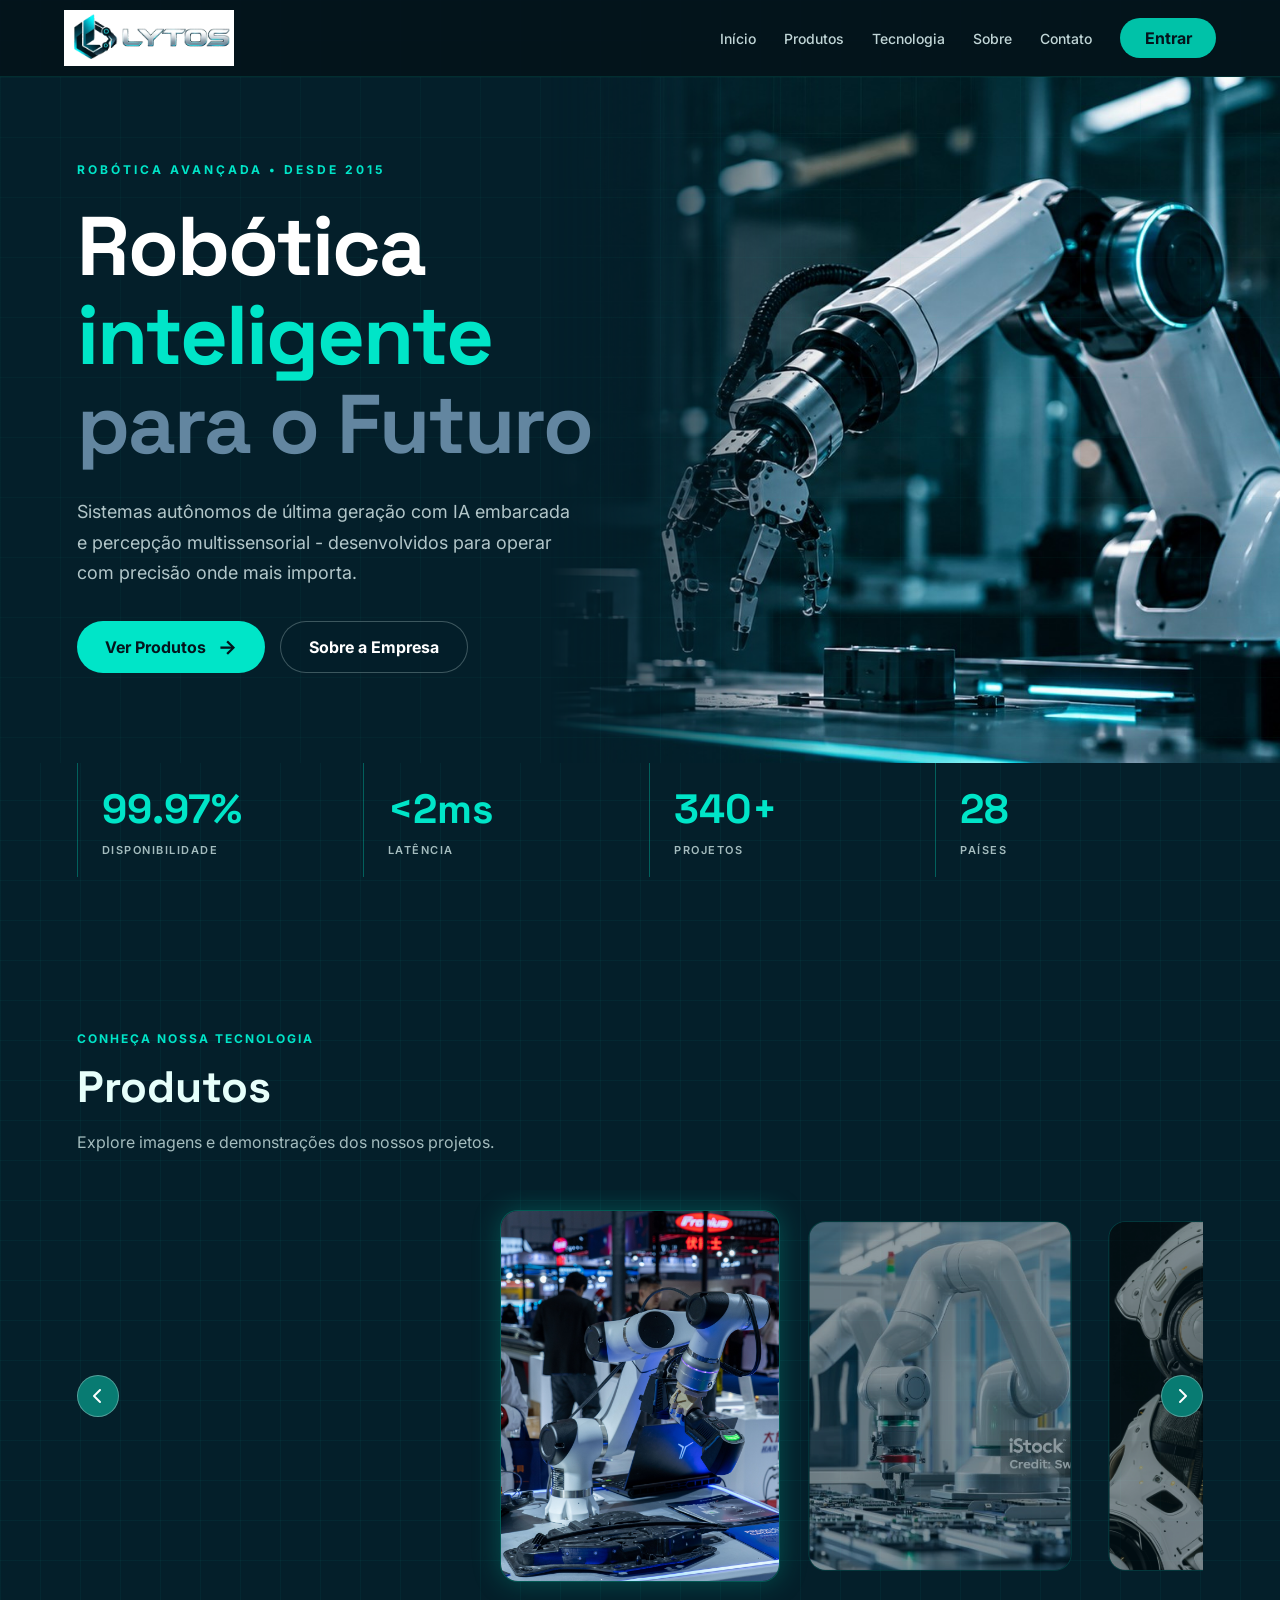
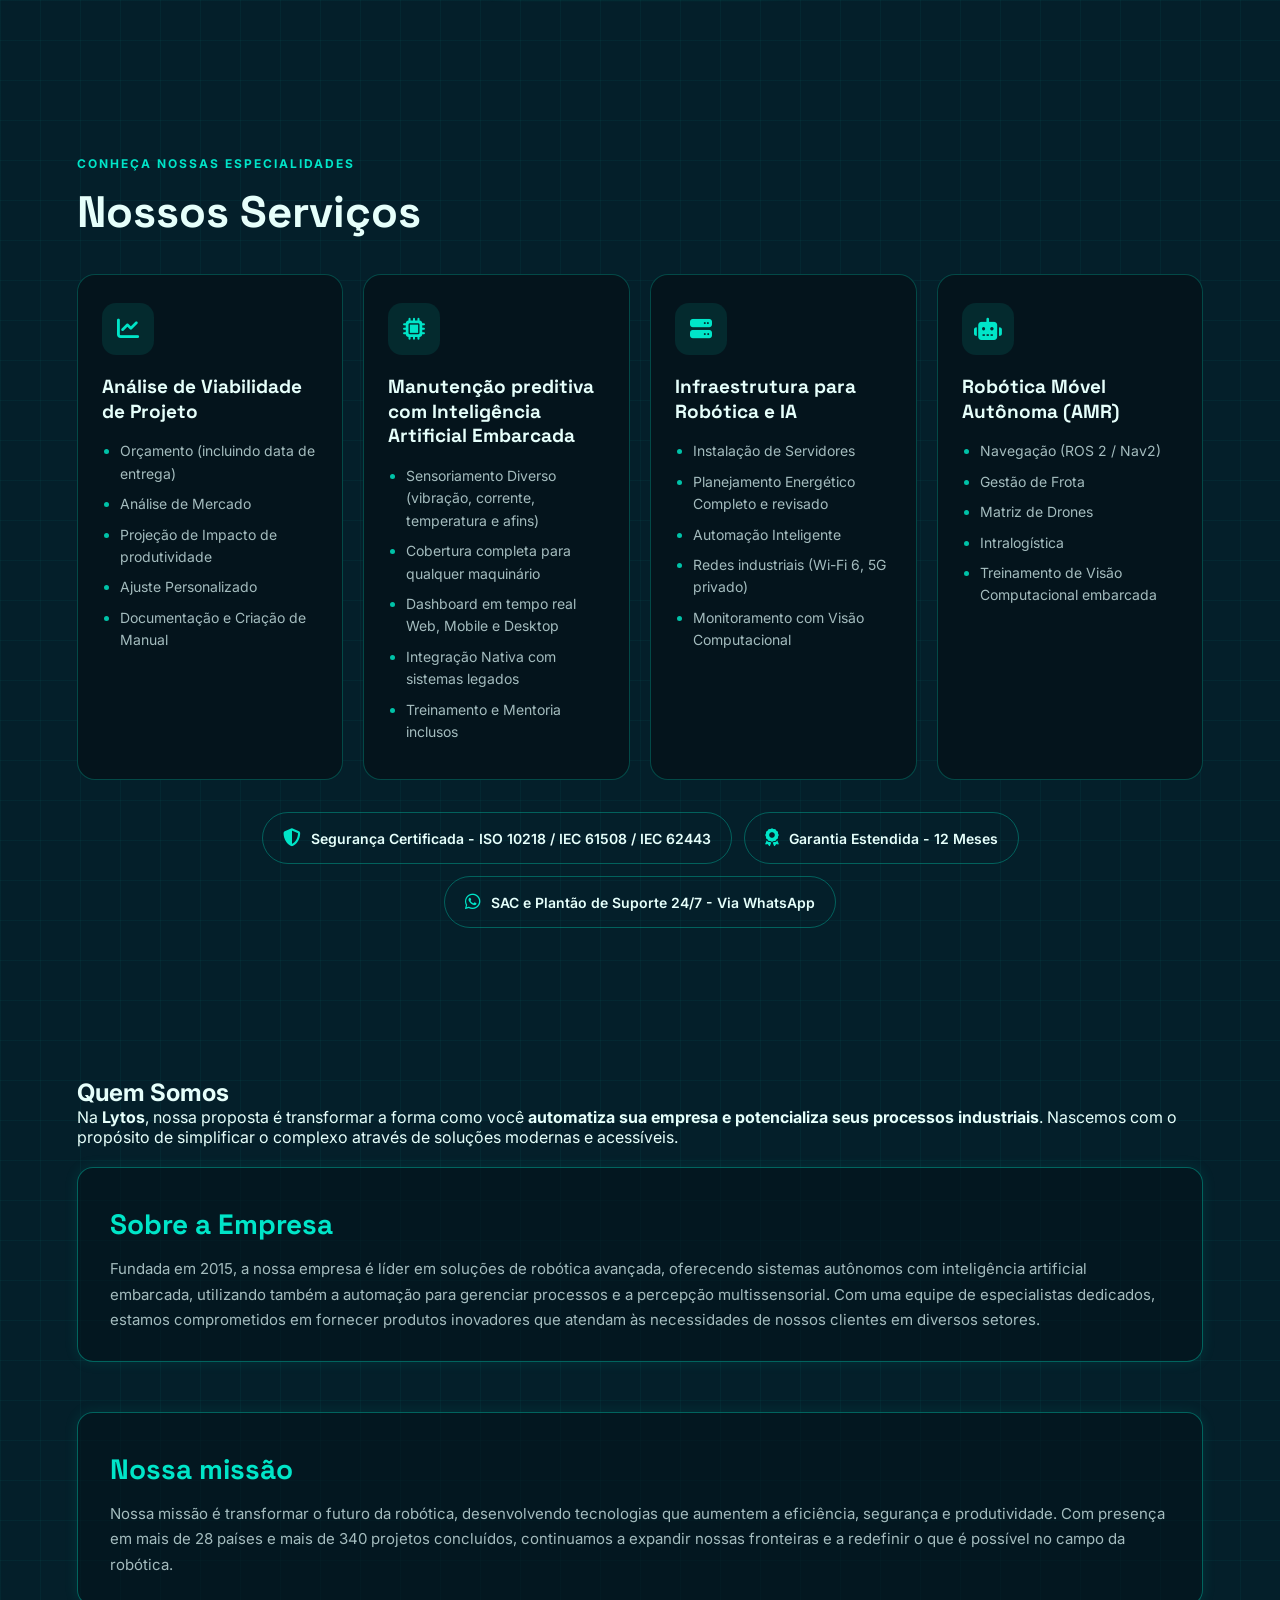
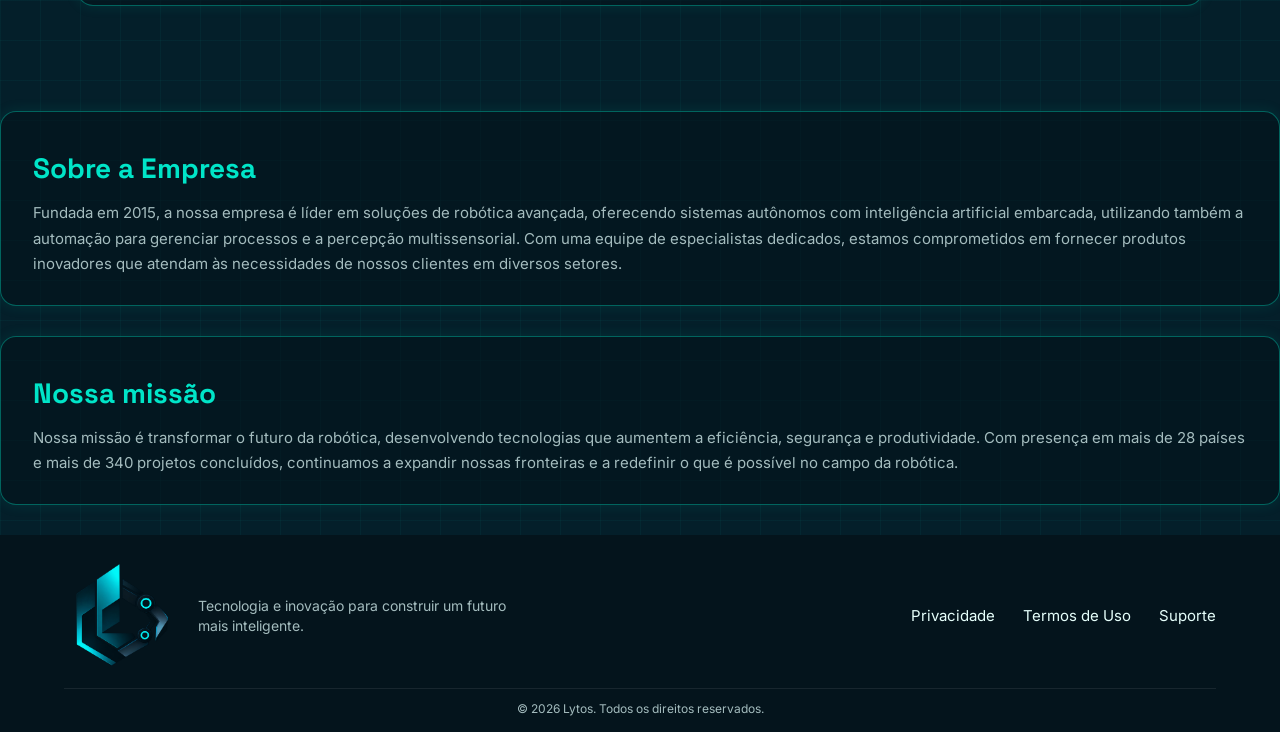
==== commit 9ce3c4a3: "Refactor code structure for improved readability and maintainability  Co-authored-by: Rebeca <rebeca" ====
--- a/index.html
+++ b/index.html
@@ -164,9 +164,11 @@
 
 
   <!-- Seção Sobre a Empresa - Parte REBECA-->
-  <section id="sobre" class="secao-sobre container">
+  <section id="sobre">
+    <div class="container">
+
       <!-- Bloco Principal: Empresa e Proposta -->
-      <div class="sobre-proposta">
+      <div class="sobre-cabecalho">
         <h2>Quem Somos</h2>
         <p class="proposta">      
             Na <strong>Lytos</strong>, nossa proposta é transformar a forma como você 
@@ -174,7 +176,7 @@
             Nascemos com o propósito de simplificar o complexo através de soluções modernas e acessíveis.
         </p>
       </div>
-      
+      <br>
       <div class="sobre-empresa">
         <h2>Sobre a Empresa</h2>
         <p>
@@ -184,8 +186,8 @@
             inovadores que atendam às necessidades de nossos clientes em diversos setores.
         </p>
       </div>
-      
-      <div class="sobre-missao">
+      <br>
+      <div class="nossa-missao">
         <h2>Nossa missão</h2>
         <p>
             Nossa missão é transformar o futuro da robótica, desenvolvendo tecnologias que aumentem a eficiência,
@@ -193,67 +195,33 @@
             expandir nossas fronteiras e a redefinir o que é possível no campo da robótica.
         </p>
       </div>
-
-      <!-- Diferenciais da empresa -->
-       <div class="sobre-empresa">
-        <h2>Nossos Diferenciais</h2>
-            <p>Sistemas autônomos de alta precisão com IA.</p>
-            <p>Monitoramento e automação inteligente para otimização de processos.</p>
-            <p>Percepção multissensorial para ambientes complexos.</p>
-            <p>Equipe de especialistas dedicados e suporte técnico de excelência.</p>
-       </div>
-    </div>
-  </section>
-
-    <div class="contato-empresa">
-    <div class="contato-cabecalho">
-      <!-- Seção Contato -->  
-      <h2>Contato</h2>
-      <p>Fale com nossos especialistas para tirar dúvidas ou solicitar um orçamento.</p>
-        
-      <!-- Informações de contato da empresa -->
-        <p><strong>Informações de Contato: </strong></p>
-        <p></i>Email: contato@lytos.com</p>
-        <p></i>Endereço: Centro de tecnologia e Robótica LYTOS.</p>
-        <p></i>Atuação: Presente em mais de 10 países.</p>
-        <p>Telefone: (11) 99999-9999</p>
-      </div>
-
-      <!-- Formulário de contato -->
-      <div class="contato-formulario">
-        <form id="form-contato" class="formulario-contato" novilidate>
-          <div class="campo-grupo">
-            <label for="nome">Nome completo:</label>
-            <input type="text" id="nome" name="nome" placeholder="Digite seu nome." required>
-            <span class="erro" id="erro-nome"></span>
-          </div>
-
-          <div class="campo-grupo">
-            <label for="email">Email:</label>
-            <input type="email" id="email" name="email" placeholder="seu.email@exemplo.com" required>
-            <span class="erro" id="mensagem-erro-email"></span>
-          </div>
-
-          <div class="campo-grupo">
-            <label for="mensagem">Mensagem:</label>
-            <textarea id="mensagem" name="mensagem" rows="5" placeholder="Digite sua mensagem aqui." required></textarea>
-            <span class="mensagem-erro" id="erro-mensagem"></span>
-          </div>
-
-          <button type="submit" class="botao-enviar">Enviar</button>
-          <div id="feedback-form" class="feedback-form">
-          </div>
-        </form>
-        </div>
-        </div>
-        </section>
-        
-        <footer class="rodape">
+    </div>
+  </section>
+
+      <div class="sobre-empresa">
+        <h2>Sobre a Empresa</h2>
+        <p>
+            Fundada em 2015, a nossa empresa é líder em soluções de robótica avançada, oferecendo sistemas autônomos com
+            inteligência artificial embarcada, utilizando também a automação para gerenciar processos e a percepção
+            multissensorial. Com uma equipe de especialistas dedicados, estamos comprometidos em fornecer produtos
+            inovadores que atendam às necessidades de nossos clientes em diversos setores.
+        </p>
+      </div>
+      <div class="nossa-missao">
+        <h2>Nossa missão</h2>
+        <p>
+            Nossa missão é transformar o futuro da robótica, desenvolvendo tecnologias que aumentem a eficiência,
+            segurança e produtividade. Com presença em mais de 28 países e mais de 340 projetos concluídos, continuamos a
+            expandir nossas fronteiras e a redefinir o que é possível no campo da robótica.
+        </p>
+      </div>
+
+      <footer class="rodape">
         <div class="rodape-conteudo">
           <div class="rodape-marca">
             <img
               class="logo-footer"
-              src="./assets/img/icons/logo.png"
+              src="./assets/img/icons/logoSemNome.png"
               alt="Logo do site"
             >
 
@@ -273,7 +241,8 @@
           <p>&copy; 2026 Lytos. Todos os direitos reservados.</p>
         </div>
       </footer>
-   
+
+    </div>
   </section>
 </body>
 </html>
--- a/assets/css/sobre.css
+++ b/assets/css/sobre.css
@@ -1,111 +1,266 @@
-#sobre {
-  padding: 75px 6%;
-}
-
-#sobre .container {
-  max-width: 1180px;
-  margin: 0 auto;
-}
-
-.sobre-cabecalho,
+
+/* ==========================================================================
+   ESTILOS DE ESTRUTURA E SEÇÕES
+   ========================================================================== */
+
+.container {
+    padding: 75px 6%;
+}
+
+/* Espaçamento lateral das seções */
+.sobre-proposta,
 .sobre-empresa,
-.nossa-missao {
-  padding: 32px 36px;
-  border: 1px solid rgba(0, 194, 168, .35);
-  border-left: 3px solid var(--verde);
-  border-radius: 18px;
-  background: linear-gradient(120deg, rgba(0, 194, 168, .09), rgba(4, 20, 28, .45));
-}
-
-.sobre-cabecalho h2,
+.sobre-missao,
+.nossa-missao,
+.contato-cabecalho,
+.contato-empresa {
+    padding-left: clamp(20px, 4%, 60px);
+    padding-right: clamp(20px, 4%, 60px);
+}
+
+/* Títulos das seções */
+
+.sobre-proposta h2,
 .sobre-empresa h2,
-.nossa-missao h2 {
-  font-family: "Space Grotesk", sans-serif;
-  color: var(--texto);
-  font-size: clamp(24px, 3vw, 34px);
-  line-height: 1.2;
-  margin: 0 0 14px;
-}
-
-.sobre-cabecalho h2,
-.sobre-empresa h2,
-.nossa-missao h2 {
-  color: var(--verde-claro);
-}
-
-.sobre-cabecalho p,
+.sobre-missao h2,
+.nossa-missao h2,
+.contato-empresa h2, 
+.contato-cabecalho h2 {
+    font: 700 clamp(28px, 4vw, 24px) "Space Grotesk", sans-serif;
+    color: var(--verde-claro);
+    margin-top: 10px;
+}
+
+/* Textos das seções */
+
+.sobre-proposta p,
 .sobre-empresa p,
-.nossa-missao p {
-  color: var(--texto-suave);
-  font-size: 16px;
-  line-height: 1.7;
-  margin: 0;
-}
-
-.sobre-cabecalho strong {
-  color: var(--texto);
-}
-
+.sobre-missao p,
+.nossa-missao p,
+.contato-cabecalho p {
+    color: var(--texto-suave);
+    font-family: "Inter", sans-serif;
+    font-size: clamp(15px, 1.5vw, 14px);
+    font-weight: 400;
+    line-height: 1.7;
+    margin-top: 14px;
+}
+
+/* ==========================================================================
+   LAYOUT PRINCIPAL DE CONTATO: GRID RESPONSIVO
+   ========================================================================== */
+
+.contato-empresa {
+    display: grid;
+    grid-template-columns: 1fr 1.2fr;
+    gap: 40px;
+    margin-top: 30px;
+    width: 100%;
+}
+
+/* ==========================================================================
+   BLOCO DE INFORMAÇÕES INSTITUCIONAIS
+   ========================================================================== */
+
+.contato-informacoes {
+    background-color: rgba(4, 31, 42, 0.6);
+    padding: 30px;
+    border-radius: 18px;
+    border: 1px solid rgba(0, 194, 168, 0.4);
+}
+
+.contato-informacoes h2 {
+    font: 700 clamp(20px, 3vw, 26px) "Space Grotesk", sans-serif;
+    color: var(--verde-claro);
+    margin-bottom: 20px;
+}
+
+.contato-informacoes p {
+    color: var(--texto-suave);
+    font-family: "Inter", sans-serif;
+    font-size: clamp(14px, 1.3vw, 16px);
+    font-weight: 400;
+    line-height: 1.6;
+    margin-bottom: 14px;
+    display: flex;
+    align-items: center;
+    gap: 12px;
+}
+
+.contato-informacoes p i {
+    color: var(--verde-claro);
+    font-size: 1.1rem;
+    width: 20px;
+    text-align: center;
+}
+
+.contato-informacoes p strong {
+    color: var(--texto);
+    font-weight: 600;
+    margin-right: 4px;
+}
+
+/* ==========================================================================
+   ESTRUTURA GERAL DO FORMULÁRIO
+   ========================================================================== */
+
+.contato-formulario {
+    width: 100%;
+}
+
+.formulario-contato {
+    display: flex;
+    flex-direction: column;
+    gap: 20px;
+    width: 100%;
+}
+
+.campo-grupo {
+    display: flex;
+    flex-direction: column;
+    gap: 8px;
+    width: 100%;
+}
+
+.campo-grupo label {
+    color: var(--texto);
+    font-family: "Inter", sans-serif;
+    font-size: clamp(14px, 1.3vw, 16px);
+    font-weight: 600;
+}
+
+/* ==========================================================================
+   PADRONIZAÇÃO E RESPONSIVIDADE DOS CAMPOS DE ESCRITA
+   ========================================================================== */
+
+.campo-grupo input[type="text"],
+.campo-grupo input[type="email"],
+.campo-grupo textarea {
+    width: 100%;
+    max-width: 100%;
+    box-sizing: border-box;
+    padding: 14px 16px;
+    background-color: var(--fundo-escuro);
+    border: 1px solid rgba(0, 194, 168, 0.3);
+    border-radius: 8px;
+    color: var(--texto);
+    font-family: "Inter", sans-serif;
+    font-size: clamp(14px, 1.3vw, 16px);
+    font-weight: 400;
+    line-height: 1.5;
+    transition: border-color 0.3s ease, box-shadow 0.3s ease;
+}
+
+/* Campo de Texto Multilinha (Textarea) */
+
+.campo-grupo textarea {
+    min-height: 130px;
+    resize: vertical;
+}
+
+/* ==========================================================================
+   ESTADO DE FOCO PADRONIZADO
+   ========================================================================== */
+
+.campo-grupo input:focus,
+.campo-grupo textarea:focus {
+    outline: none;
+    border-color: var(--verde-claro);
+    box-shadow: 0 0 12px rgba(0, 194, 168, 0.3);
+}
+
+/* ==========================================================================
+   PLACEHOLDER PADRONIZADO
+   ========================================================================== */
+
+.campo-grupo input::placeholder,
+.campo-grupo textarea::placeholder {
+    color: var(--texto-suave);
+    opacity: 0.5;
+    font-family: "Inter", sans-serif;
+    font-size: 14px;
+}
+
+/* ==========================================================================
+   MENSAGENS DE ERRO DE VALIDAÇÃO
+   ========================================================================== */
+
+.erro,
+.mensagem-erro {
+    color: #ff6b6b;
+    font-family: "Inter", sans-serif;
+    font-size: 0.85rem;
+    font-weight: 400;
+    min-height: 18px;
+    display: block;
+}
+
+/* ==========================================================================
+   BOTÃO ENVIAR
+   ========================================================================== */
+
+.botao-enviar {
+    font-family: "Inter", sans-serif;
+    font-size: 14px;
+    font-weight: 700;
+    display: inline-flex;
+    align-items: center;
+    justify-content: center;
+    background-color: var(--verde);
+    color: var(--fundo-escuro);
+    min-height: 52px;
+}
+
+
+/* ==========================================================================
+   CARDS DAS SEÇÕES: EFEITO DE BORDA E SOMBRA VERDE
+   ========================================================================== */
+
+.sobre-proposta,
 .sobre-empresa,
-.nossa-missao {
-  display: grid;
-  grid-template-columns: minmax(190px, .7fr) minmax(0, 1.3fr);
-  gap: 36px;
-  align-items: start;
-  margin-top: 20px;
-}
-
-.sobre-empresa h2,
-.nossa-missao h2 {
-  margin: 0;
-  font-size: clamp(22px, 2.5vw, 30px);
-}
-
-.sobre-empresa p,
-.nossa-missao p {
-  max-width: 760px;
-}
-
-#sobre .container > br {
-  display: none;
-}
-
-@media (max-width: 800px) {
-  #sobre {
-    padding-top: 55px;
-    padding-bottom: 55px;
-  }
-
-  .sobre-cabecalho {
-    padding: 26px 24px;
-  }
-
-  .sobre-empresa,
-  .nossa-missao {
-    grid-template-columns: 1fr;
-    gap: 12px;
-    padding: 26px 24px;
-  }
-}
-
-@media (max-width: 480px) {
-  #sobre {
-    padding-right: 6%;
-    padding-left: 6%;
-  }
-
-  .sobre-cabecalho {
-    padding: 22px 18px;
-  }
-
-  .sobre-empresa,
-  .nossa-missao {
-    padding: 22px 18px;
-  }
-
-  .sobre-cabecalho p,
-  .sobre-empresa p,
-  .nossa-missao p {
-    font-size: 15px;
-  }
-}
+.sobre-missao,
+.nossa-missao,
+.sobre-diferenciais,
+.contato-cabecalho {
+    padding: 28px 32px;
+    margin-bottom: 30px;
+
+    background-color: rgba(4, 20, 28, 0.65);
+
+    border: 1px solid rgba(0, 194, 168, 0.45);
+    border-radius: 16px;
+
+    box-shadow: 0 0 14px rgba(0, 194, 168, 0.12);
+
+    transition: box-shadow 0.3s ease, border-color 0.3s ease;
+}
+
+/* Efeito ao passar o mouse */
+
+.sobre-proposta:hover,
+.sobre-empresa:hover,
+.sobre-missao:hover,
+.nossa-missao:hover,
+.sobre-diferenciais:hover,
+.contato-cabecalho:hover,
+.contato-informacoes:hover {
+    border-color: var(--verde-claro);
+    box-shadow: 0 0 20px rgba(0, 194, 168, 0.22);
+}
+
+/* ==========================================================================
+   RESPONSIVIDADE DOS CARDS
+   ========================================================================== */
+
+@media (max-width: 850px) {
+    .sobre-proposta,
+    .sobre-empresa,
+    .sobre-missao,
+    .nossa-missao,
+    .sobre-diferenciais,
+    .contato-cabecalho,
+    .contato-informacoes {
+        padding: 22px 20px;
+        margin-bottom: 24px;
+    }
+}
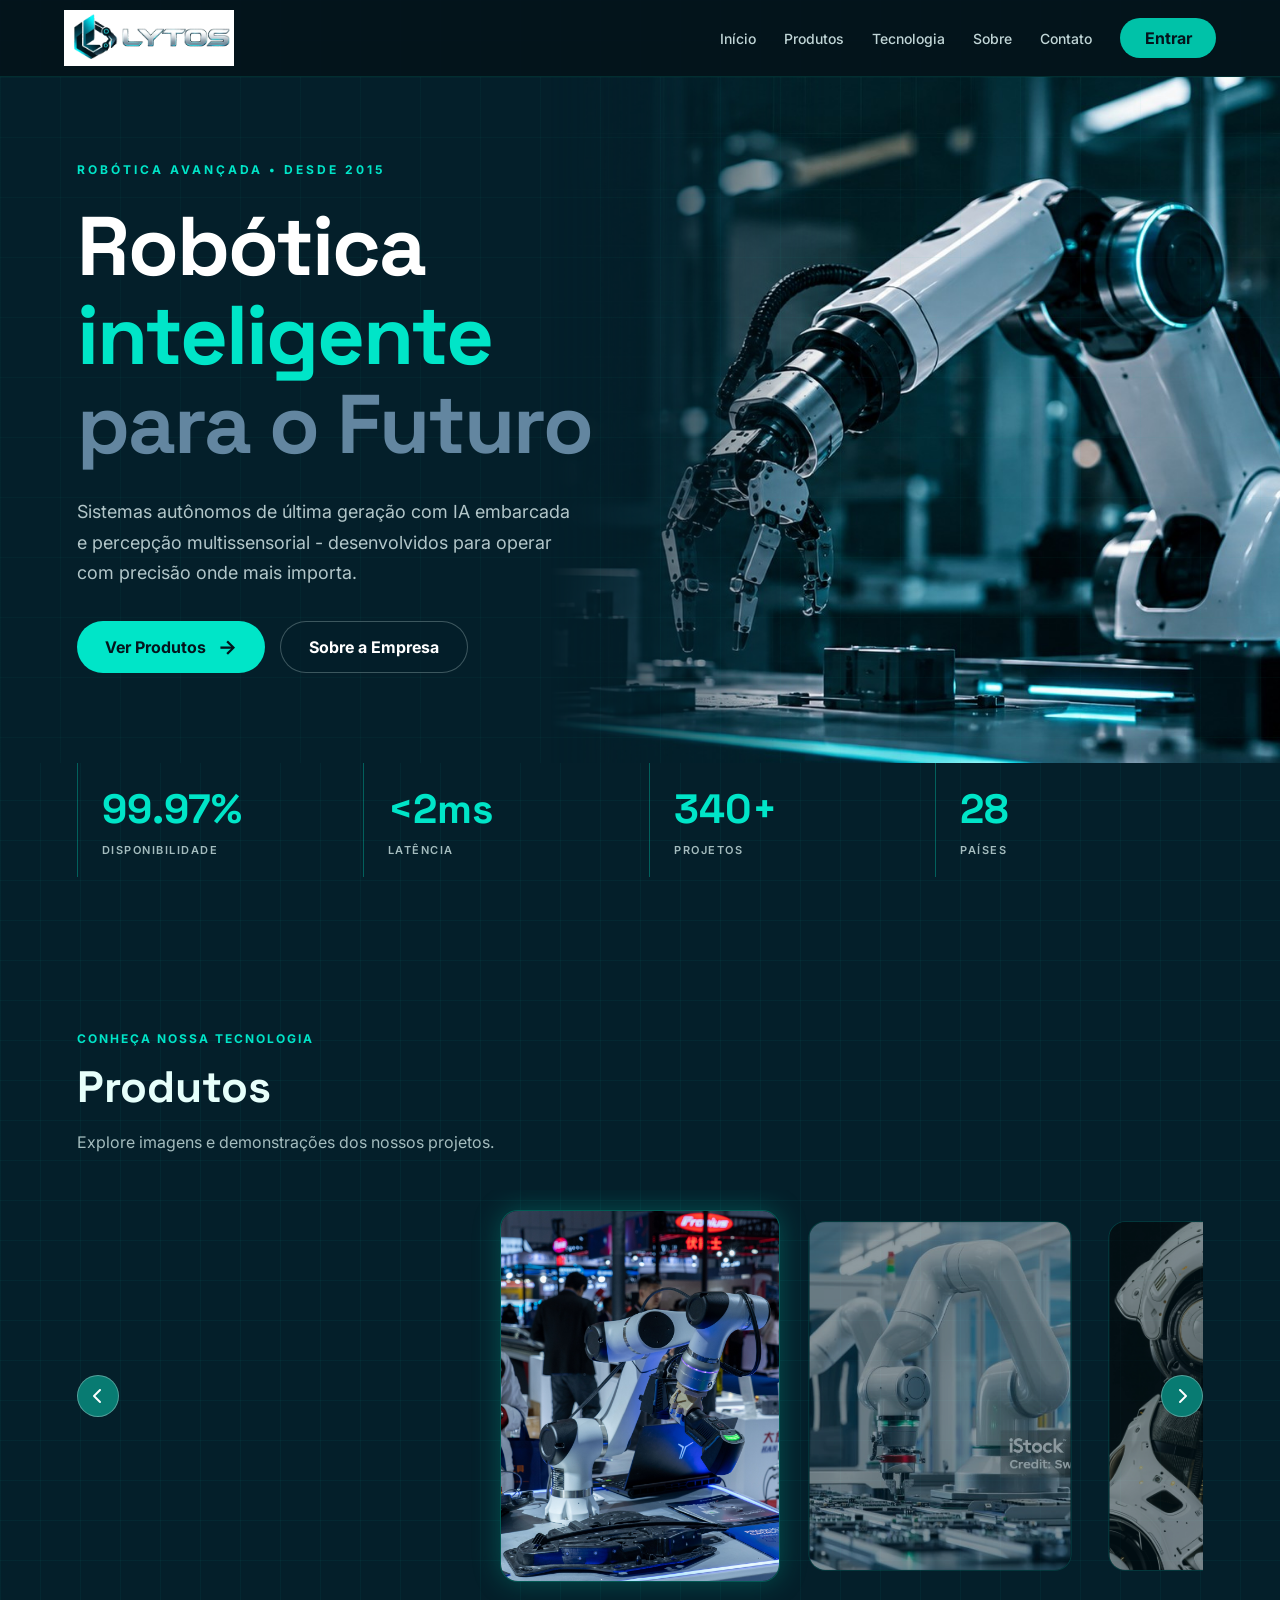
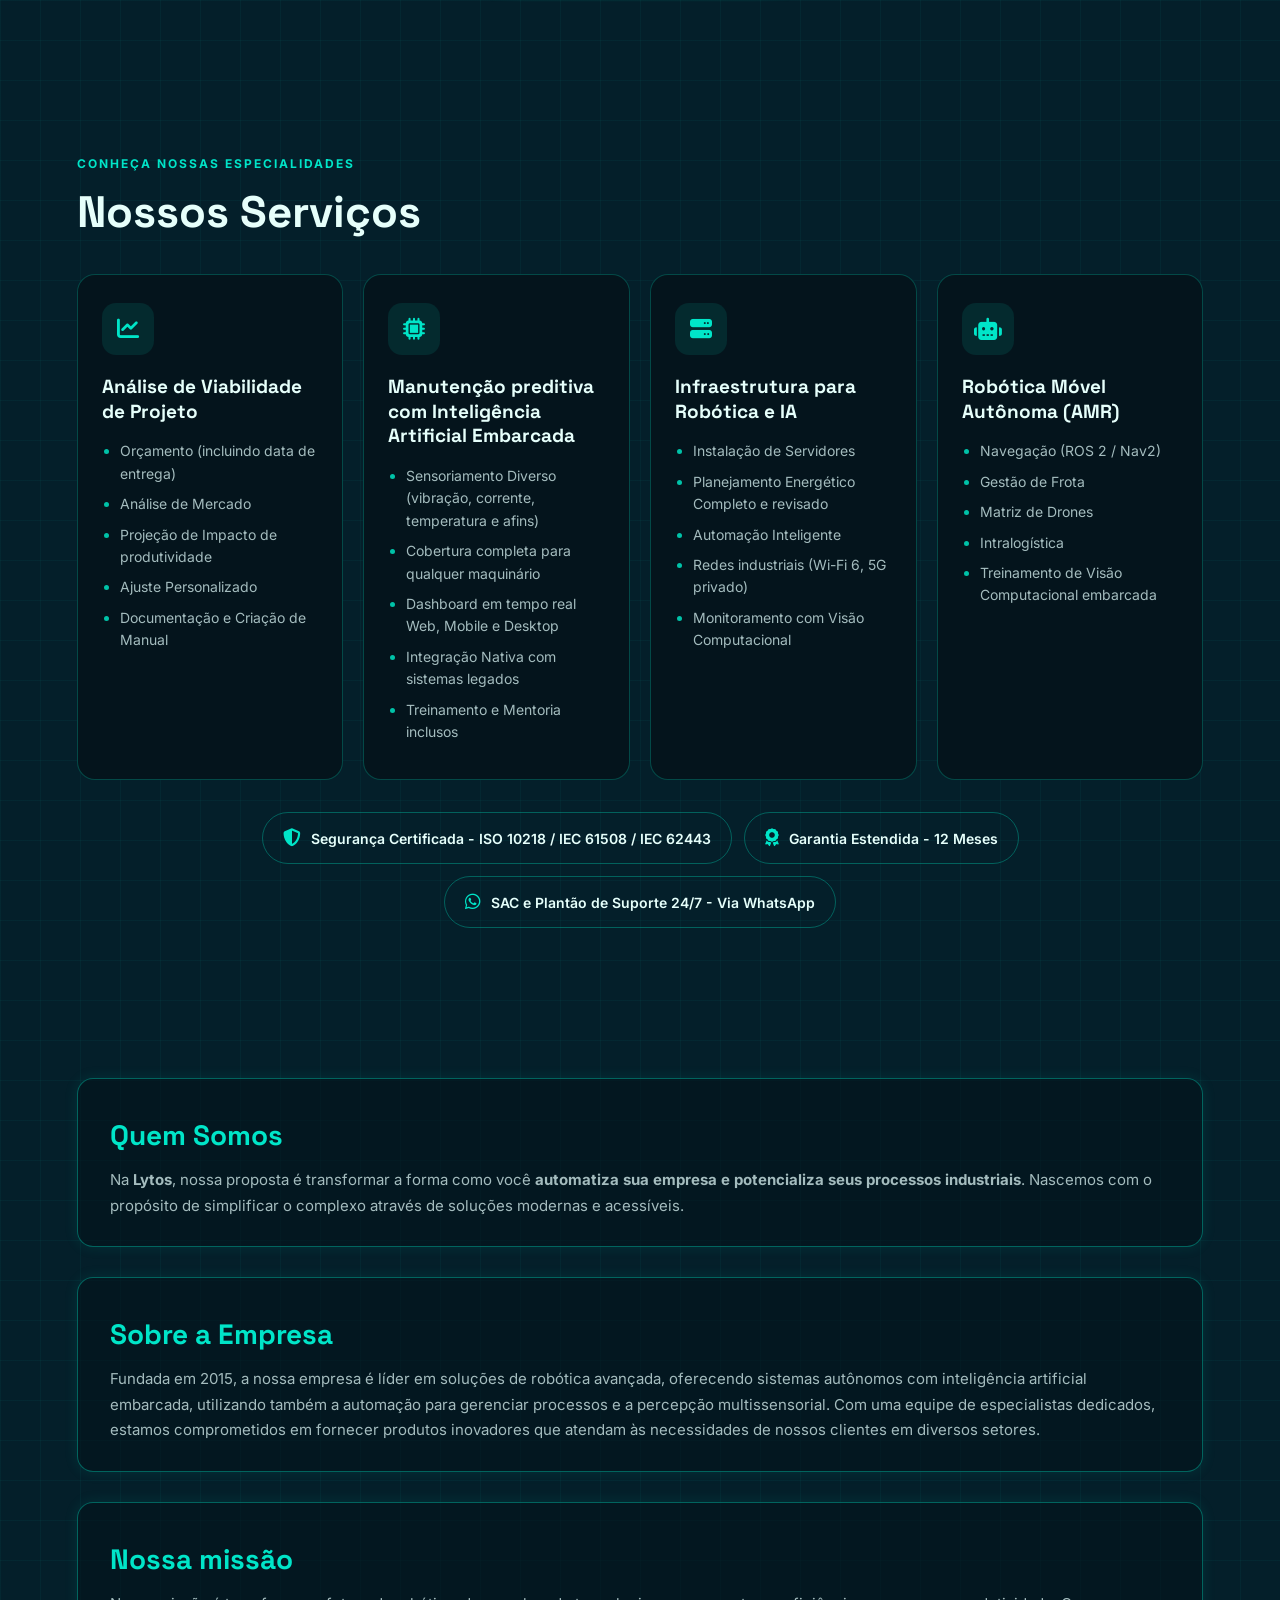
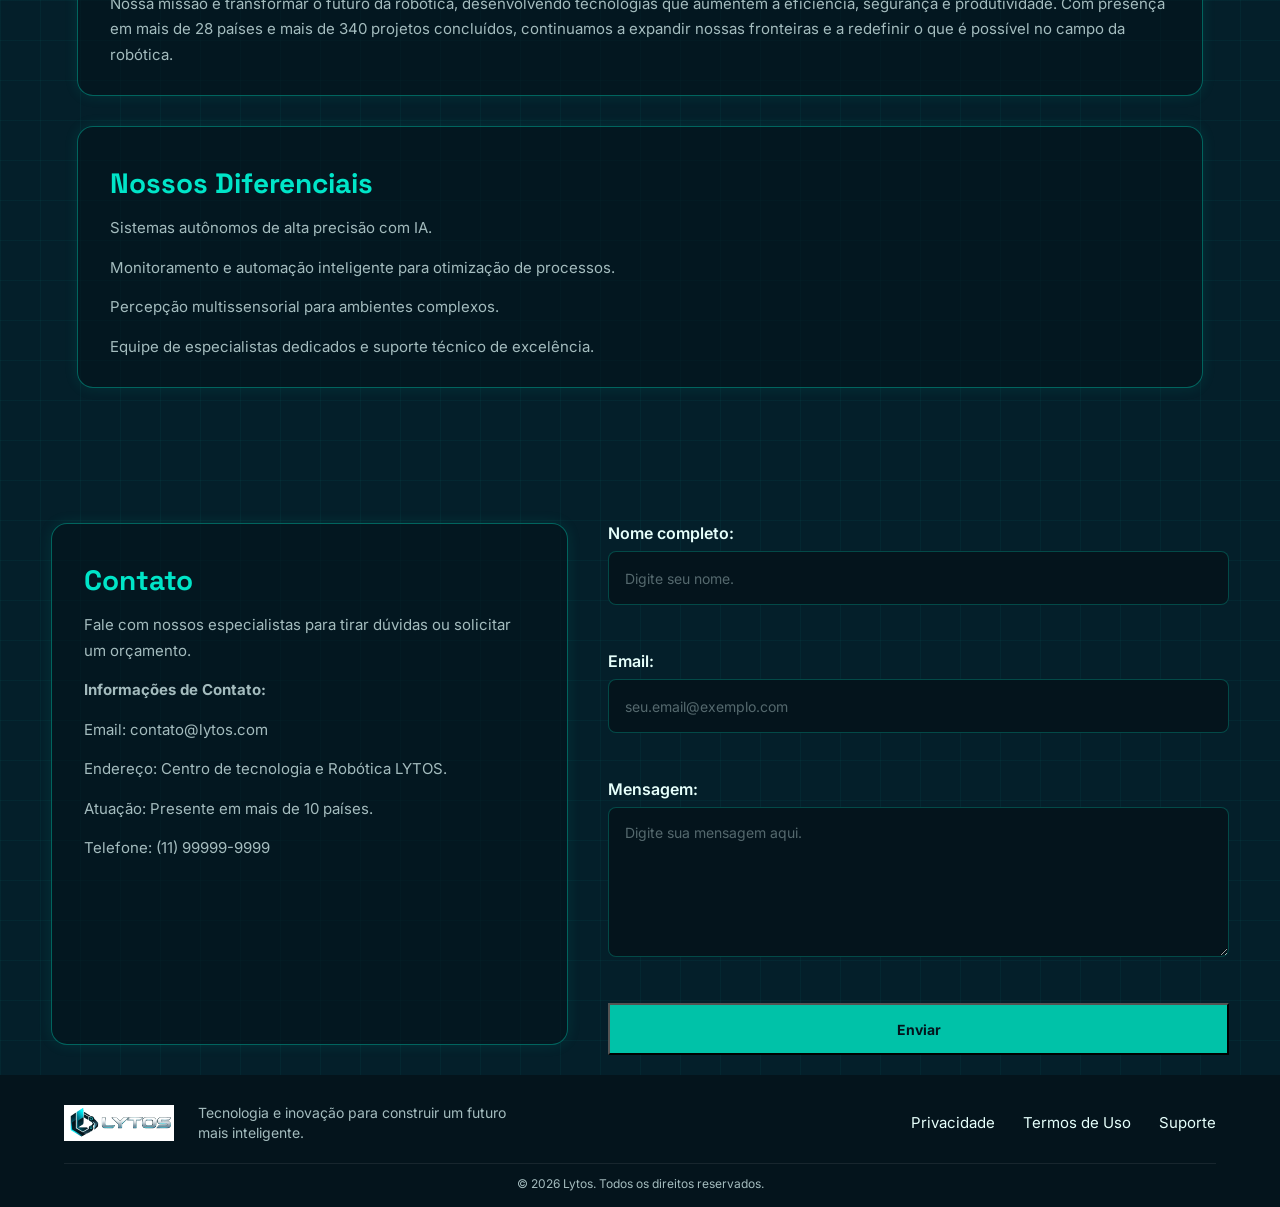
==== commit 9217fa81: "Add a new line before the footer section in index.html for improved readability" ====
--- a/index.html
+++ b/index.html
@@ -164,11 +164,9 @@
 
 
   <!-- Seção Sobre a Empresa - Parte REBECA-->
-  <section id="sobre">
-    <div class="container">
-
+  <section id="sobre" class="secao-sobre container">
       <!-- Bloco Principal: Empresa e Proposta -->
-      <div class="sobre-cabecalho">
+      <div class="sobre-proposta">
         <h2>Quem Somos</h2>
         <p class="proposta">      
             Na <strong>Lytos</strong>, nossa proposta é transformar a forma como você 
@@ -176,7 +174,7 @@
             Nascemos com o propósito de simplificar o complexo através de soluções modernas e acessíveis.
         </p>
       </div>
-      <br>
+      
       <div class="sobre-empresa">
         <h2>Sobre a Empresa</h2>
         <p>
@@ -186,8 +184,8 @@
             inovadores que atendam às necessidades de nossos clientes em diversos setores.
         </p>
       </div>
-      <br>
-      <div class="nossa-missao">
+      
+      <div class="sobre-missao">
         <h2>Nossa missão</h2>
         <p>
             Nossa missão é transformar o futuro da robótica, desenvolvendo tecnologias que aumentem a eficiência,
@@ -195,33 +193,68 @@
             expandir nossas fronteiras e a redefinir o que é possível no campo da robótica.
         </p>
       </div>
-    </div>
-  </section>
-
-      <div class="sobre-empresa">
-        <h2>Sobre a Empresa</h2>
-        <p>
-            Fundada em 2015, a nossa empresa é líder em soluções de robótica avançada, oferecendo sistemas autônomos com
-            inteligência artificial embarcada, utilizando também a automação para gerenciar processos e a percepção
-            multissensorial. Com uma equipe de especialistas dedicados, estamos comprometidos em fornecer produtos
-            inovadores que atendam às necessidades de nossos clientes em diversos setores.
-        </p>
-      </div>
-      <div class="nossa-missao">
-        <h2>Nossa missão</h2>
-        <p>
-            Nossa missão é transformar o futuro da robótica, desenvolvendo tecnologias que aumentem a eficiência,
-            segurança e produtividade. Com presença em mais de 28 países e mais de 340 projetos concluídos, continuamos a
-            expandir nossas fronteiras e a redefinir o que é possível no campo da robótica.
-        </p>
-      </div>
-
-      <footer class="rodape">
+
+      <!-- Diferenciais da empresa -->
+       <div class="sobre-empresa">
+        <h2>Nossos Diferenciais</h2>
+            <p>Sistemas autônomos de alta precisão com IA.</p>
+            <p>Monitoramento e automação inteligente para otimização de processos.</p>
+            <p>Percepção multissensorial para ambientes complexos.</p>
+            <p>Equipe de especialistas dedicados e suporte técnico de excelência.</p>
+       </div>
+    </div>
+  </section>
+
+    <div class="contato-empresa">
+    <div class="contato-cabecalho">
+      <!-- Seção Contato -->  
+      <h2>Contato</h2>
+      <p>Fale com nossos especialistas para tirar dúvidas ou solicitar um orçamento.</p>
+        
+      <!-- Informações de contato da empresa -->
+        <p><strong>Informações de Contato: </strong></p>
+        <p></i>Email: contato@lytos.com</p>
+        <p></i>Endereço: Centro de tecnologia e Robótica LYTOS.</p>
+        <p></i>Atuação: Presente em mais de 10 países.</p>
+        <p>Telefone: (11) 99999-9999</p>
+      </div>
+
+      <!-- Formulário de contato -->
+      <div class="contato-formulario">
+        <form id="form-contato" class="formulario-contato" novilidate>
+          <div class="campo-grupo">
+            <label for="nome">Nome completo:</label>
+            <input type="text" id="nome" name="nome" placeholder="Digite seu nome." required>
+            <span class="erro" id="erro-nome"></span>
+          </div>
+
+          <div class="campo-grupo">
+            <label for="email">Email:</label>
+            <input type="email" id="email" name="email" placeholder="seu.email@exemplo.com" required>
+            <span class="erro" id="mensagem-erro-email"></span>
+          </div>
+
+          <div class="campo-grupo">
+            <label for="mensagem">Mensagem:</label>
+            <textarea id="mensagem" name="mensagem" rows="5" placeholder="Digite sua mensagem aqui." required></textarea>
+            <span class="mensagem-erro" id="erro-mensagem"></span>
+          </div>
+
+          <button type="submit" class="botao-enviar">Enviar</button>
+          <div id="feedback-form" class="feedback-form">
+          </div>
+        </form>
+        </div>
+        </div>
+        </section>
+
+        
+        <footer class="rodape">
         <div class="rodape-conteudo">
           <div class="rodape-marca">
             <img
               class="logo-footer"
-              src="./assets/img/icons/logoSemNome.png"
+              src="./assets/img/icons/logo.png"
               alt="Logo do site"
             >
 
@@ -241,8 +274,7 @@
           <p>&copy; 2026 Lytos. Todos os direitos reservados.</p>
         </div>
       </footer>
-
-    </div>
+   
   </section>
 </body>
 </html>
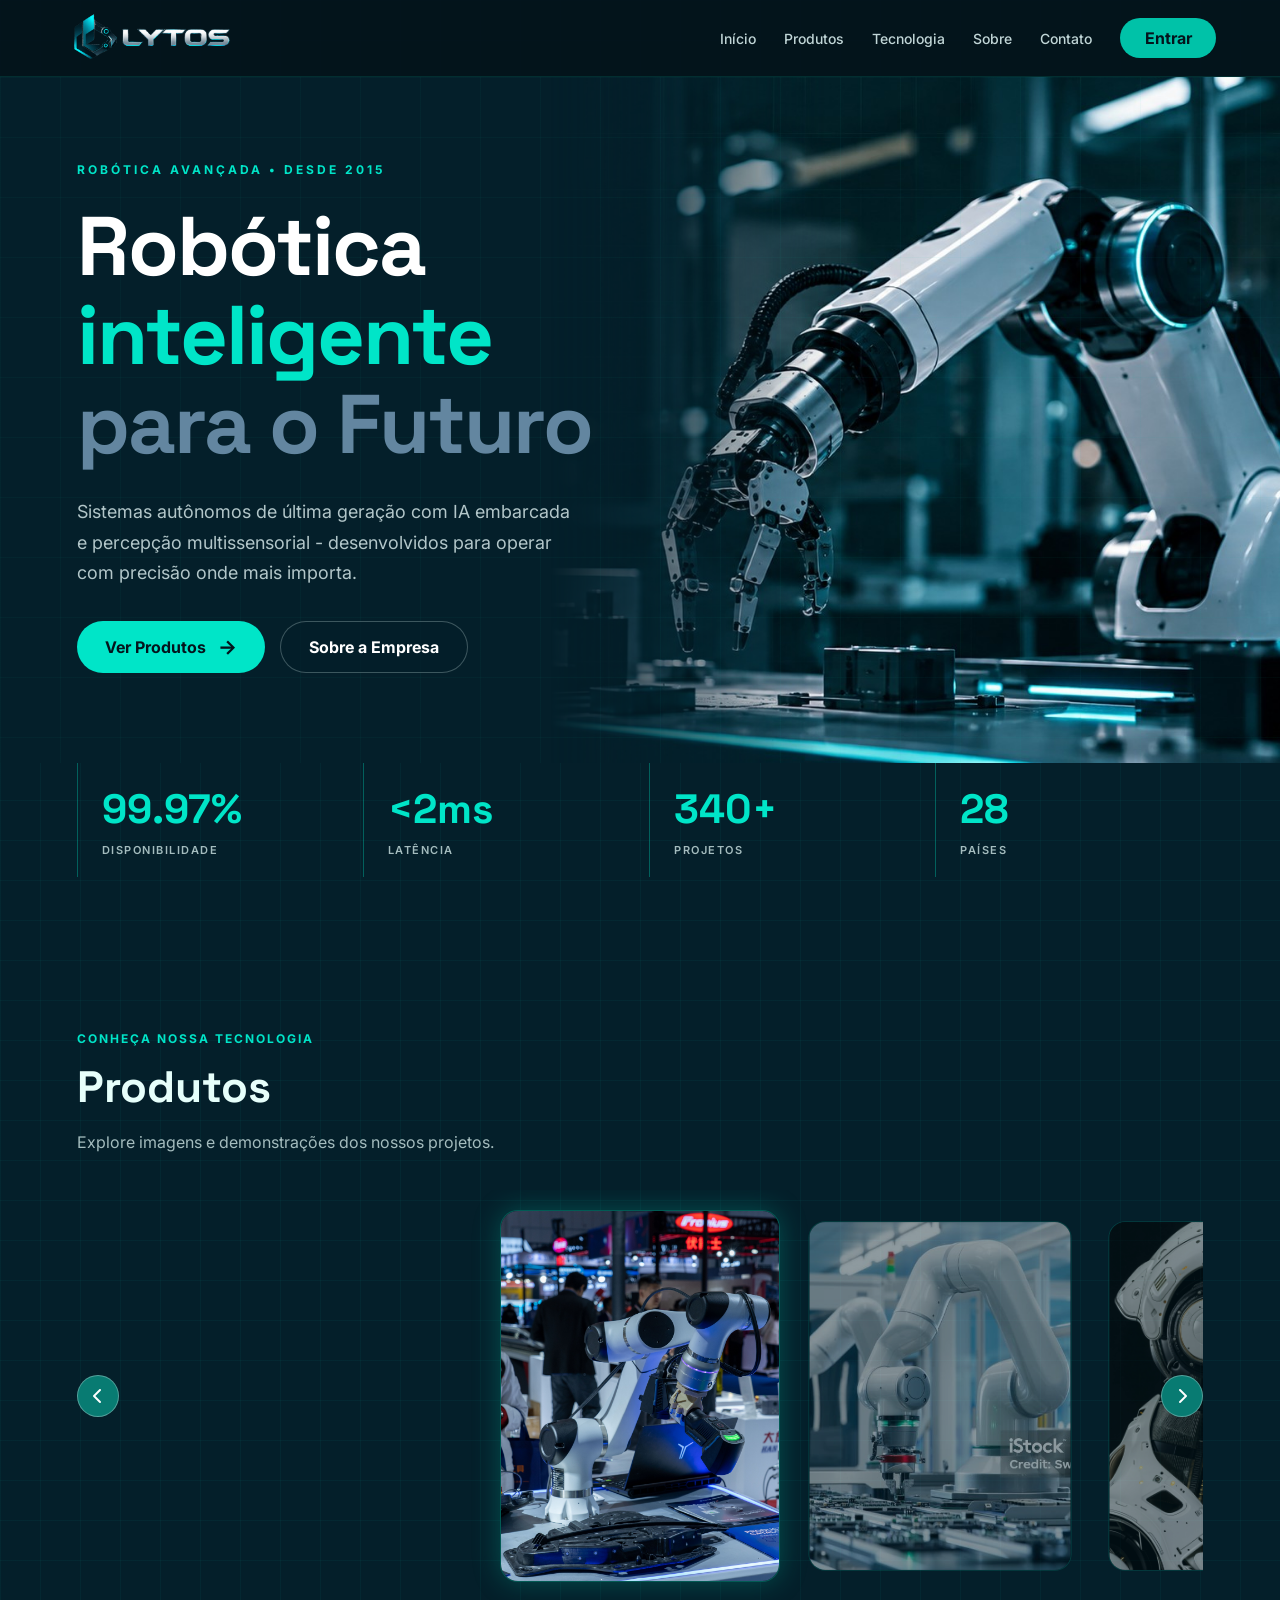
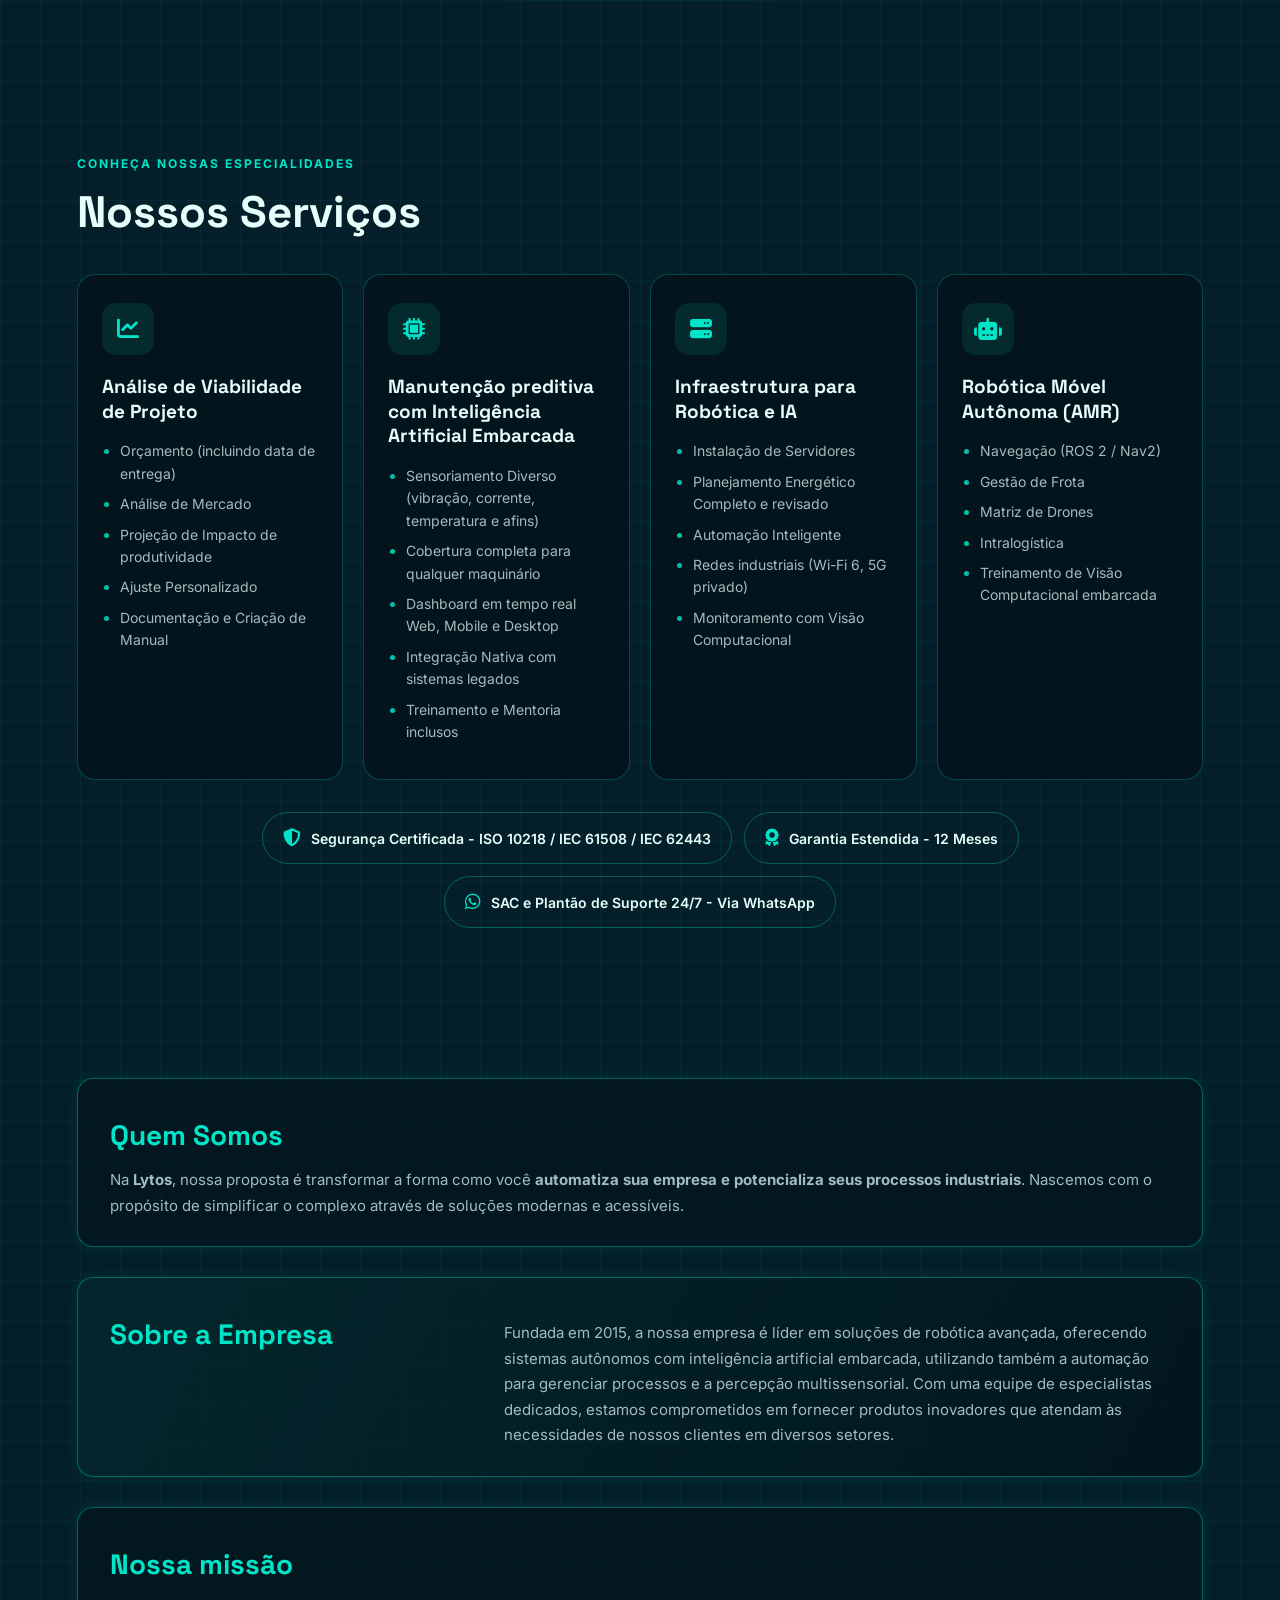
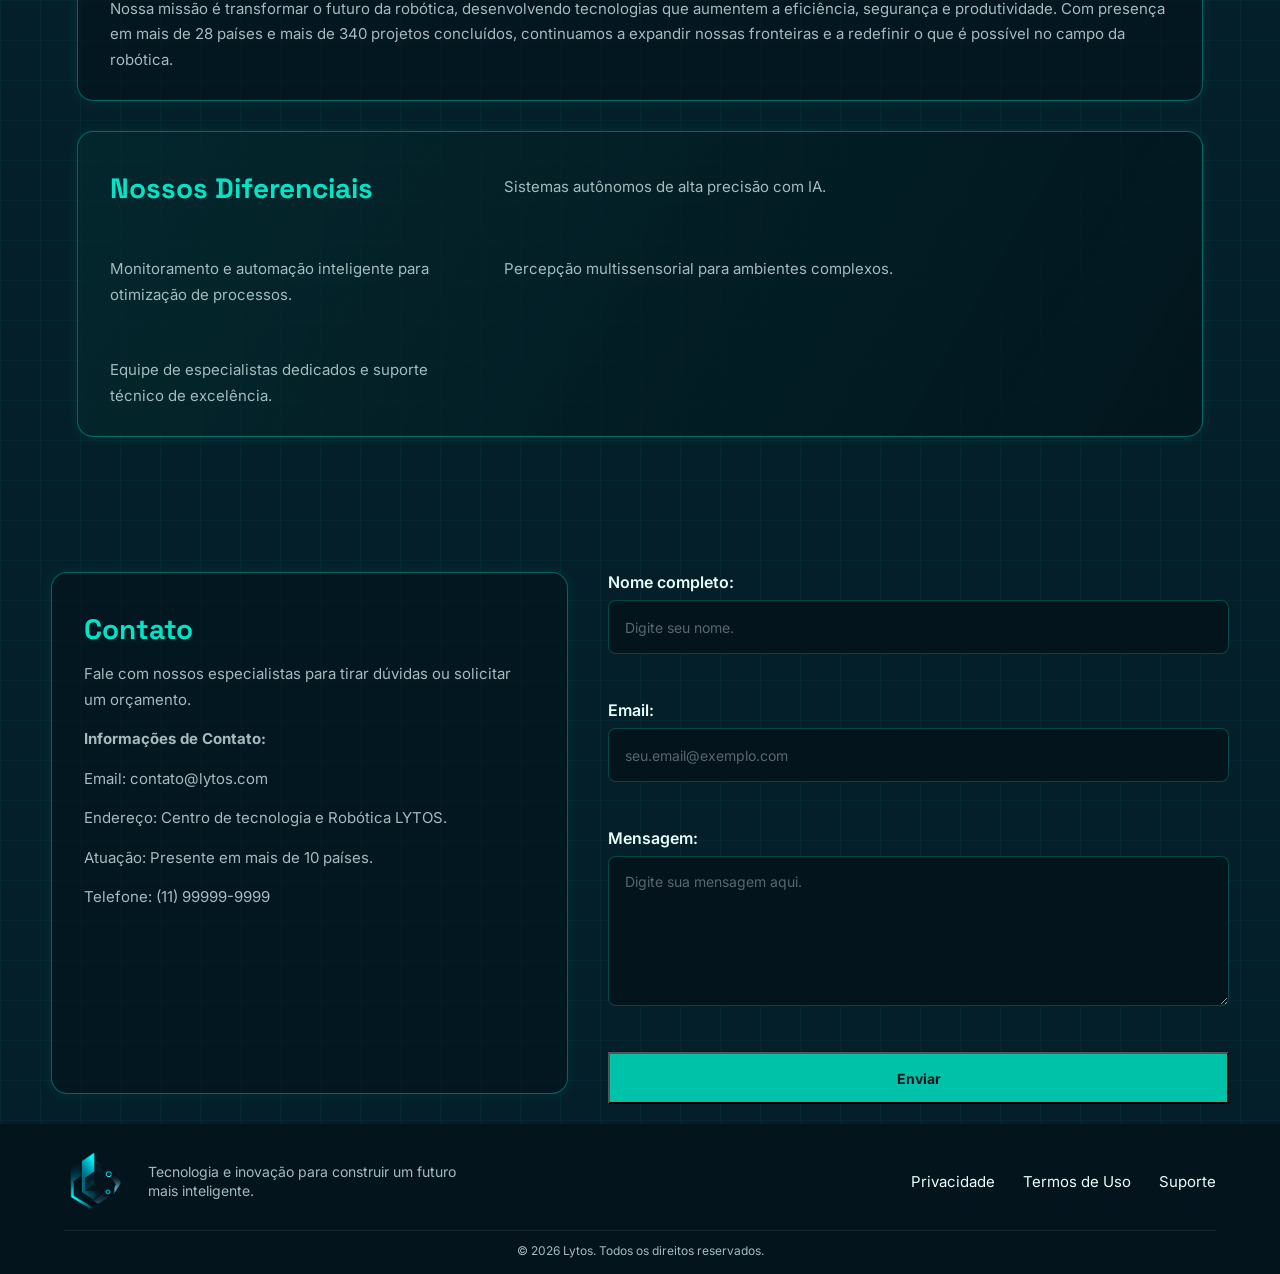
==== commit de192200: "Merge remote-tracking branch 'refs/remotes/origin/main' into update-legal-pages # Conflicts: #	asset" ====
--- a/index.html
+++ b/index.html
@@ -254,7 +254,7 @@
           <div class="rodape-marca">
             <img
               class="logo-footer"
-              src="./assets/img/icons/logo.png"
+              src="./assets/img/icons/logoSemNome.png"
               alt="Logo do site"
             >
 
--- a/assets/css/sobre.css
+++ b/assets/css/sobre.css
@@ -1,3 +1,114 @@
+#sobre {
+  padding: 75px 6%;
+}
+
+#sobre .container {
+  max-width: 1180px;
+  margin: 0 auto;
+}
+
+.sobre-cabecalho,
+.sobre-empresa,
+.nossa-missao {
+  padding: 32px 36px;
+  border: 1px solid rgba(0, 194, 168, .35);
+  border-left: 3px solid var(--verde);
+  border-radius: 18px;
+  background: linear-gradient(120deg, rgba(0, 194, 168, .09), rgba(4, 20, 28, .45));
+}
+
+.sobre-cabecalho h2,
+.sobre-empresa h2,
+.nossa-missao h2 {
+  font-family: "Space Grotesk", sans-serif;
+  color: var(--texto);
+  font-size: clamp(24px, 3vw, 34px);
+  line-height: 1.2;
+  margin: 0 0 14px;
+}
+
+.sobre-cabecalho h2,
+.sobre-empresa h2,
+.nossa-missao h2 {
+  color: var(--verde-claro);
+}
+
+.sobre-cabecalho p,
+.sobre-empresa p,
+.nossa-missao p {
+  color: var(--texto-suave);
+  font-size: 16px;
+  line-height: 1.7;
+  margin: 0;
+}
+
+.sobre-cabecalho strong {
+  color: var(--texto);
+}
+
+.sobre-empresa,
+.nossa-missao {
+  display: grid;
+  grid-template-columns: minmax(190px, .7fr) minmax(0, 1.3fr);
+  gap: 36px;
+  align-items: start;
+  margin-top: 20px;
+}
+
+.sobre-empresa h2,
+.nossa-missao h2 {
+  margin: 0;
+  font-size: clamp(22px, 2.5vw, 30px);
+}
+
+.sobre-empresa p,
+.nossa-missao p {
+  max-width: 760px;
+}
+
+#sobre .container > br {
+  display: none;
+}
+
+@media (max-width: 800px) {
+  #sobre {
+    padding-top: 55px;
+    padding-bottom: 55px;
+  }
+
+  .sobre-cabecalho {
+    padding: 26px 24px;
+  }
+
+  .sobre-empresa,
+  .nossa-missao {
+    grid-template-columns: 1fr;
+    gap: 12px;
+    padding: 26px 24px;
+  }
+}
+
+@media (max-width: 480px) {
+  #sobre {
+    padding-right: 6%;
+    padding-left: 6%;
+  }
+
+  .sobre-cabecalho {
+    padding: 22px 18px;
+  }
+
+  .sobre-empresa,
+  .nossa-missao {
+    padding: 22px 18px;
+  }
+
+  .sobre-cabecalho p,
+  .sobre-empresa p,
+  .nossa-missao p {
+    font-size: 15px;
+  }
+}
 
 /* ==========================================================================
    ESTILOS DE ESTRUTURA E SEÇÕES
@@ -24,7 +135,7 @@
 .sobre-empresa h2,
 .sobre-missao h2,
 .nossa-missao h2,
-.contato-empresa h2, 
+.contato-empresa h2,
 .contato-cabecalho h2 {
     font: 700 clamp(28px, 4vw, 24px) "Space Grotesk", sans-serif;
     color: var(--verde-claro);
--- a/assets/css/footer.css
+++ b/assets/css/footer.css
@@ -20,7 +20,7 @@
 
 .logo-footer {
     display: block;
-    width: 110px;
+    width: 60px;
     height: auto;
     margin: 0;
 }
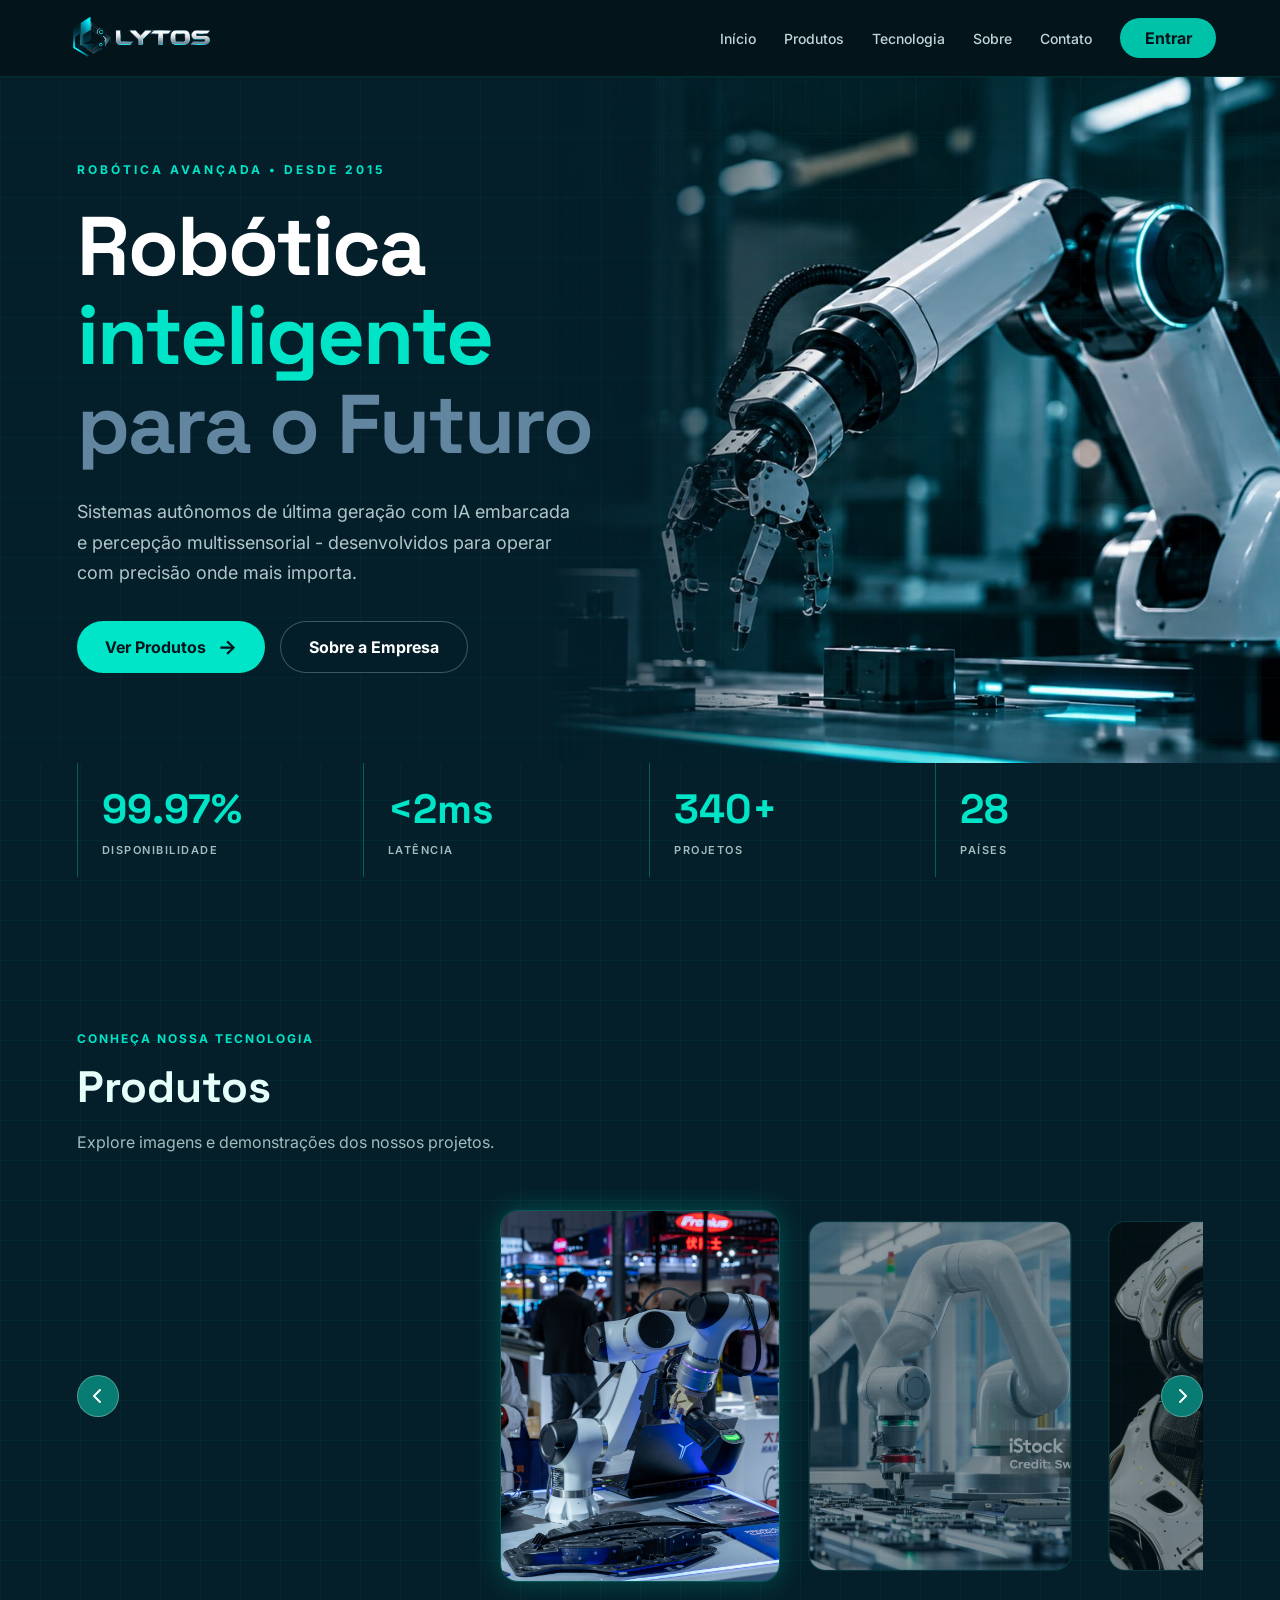
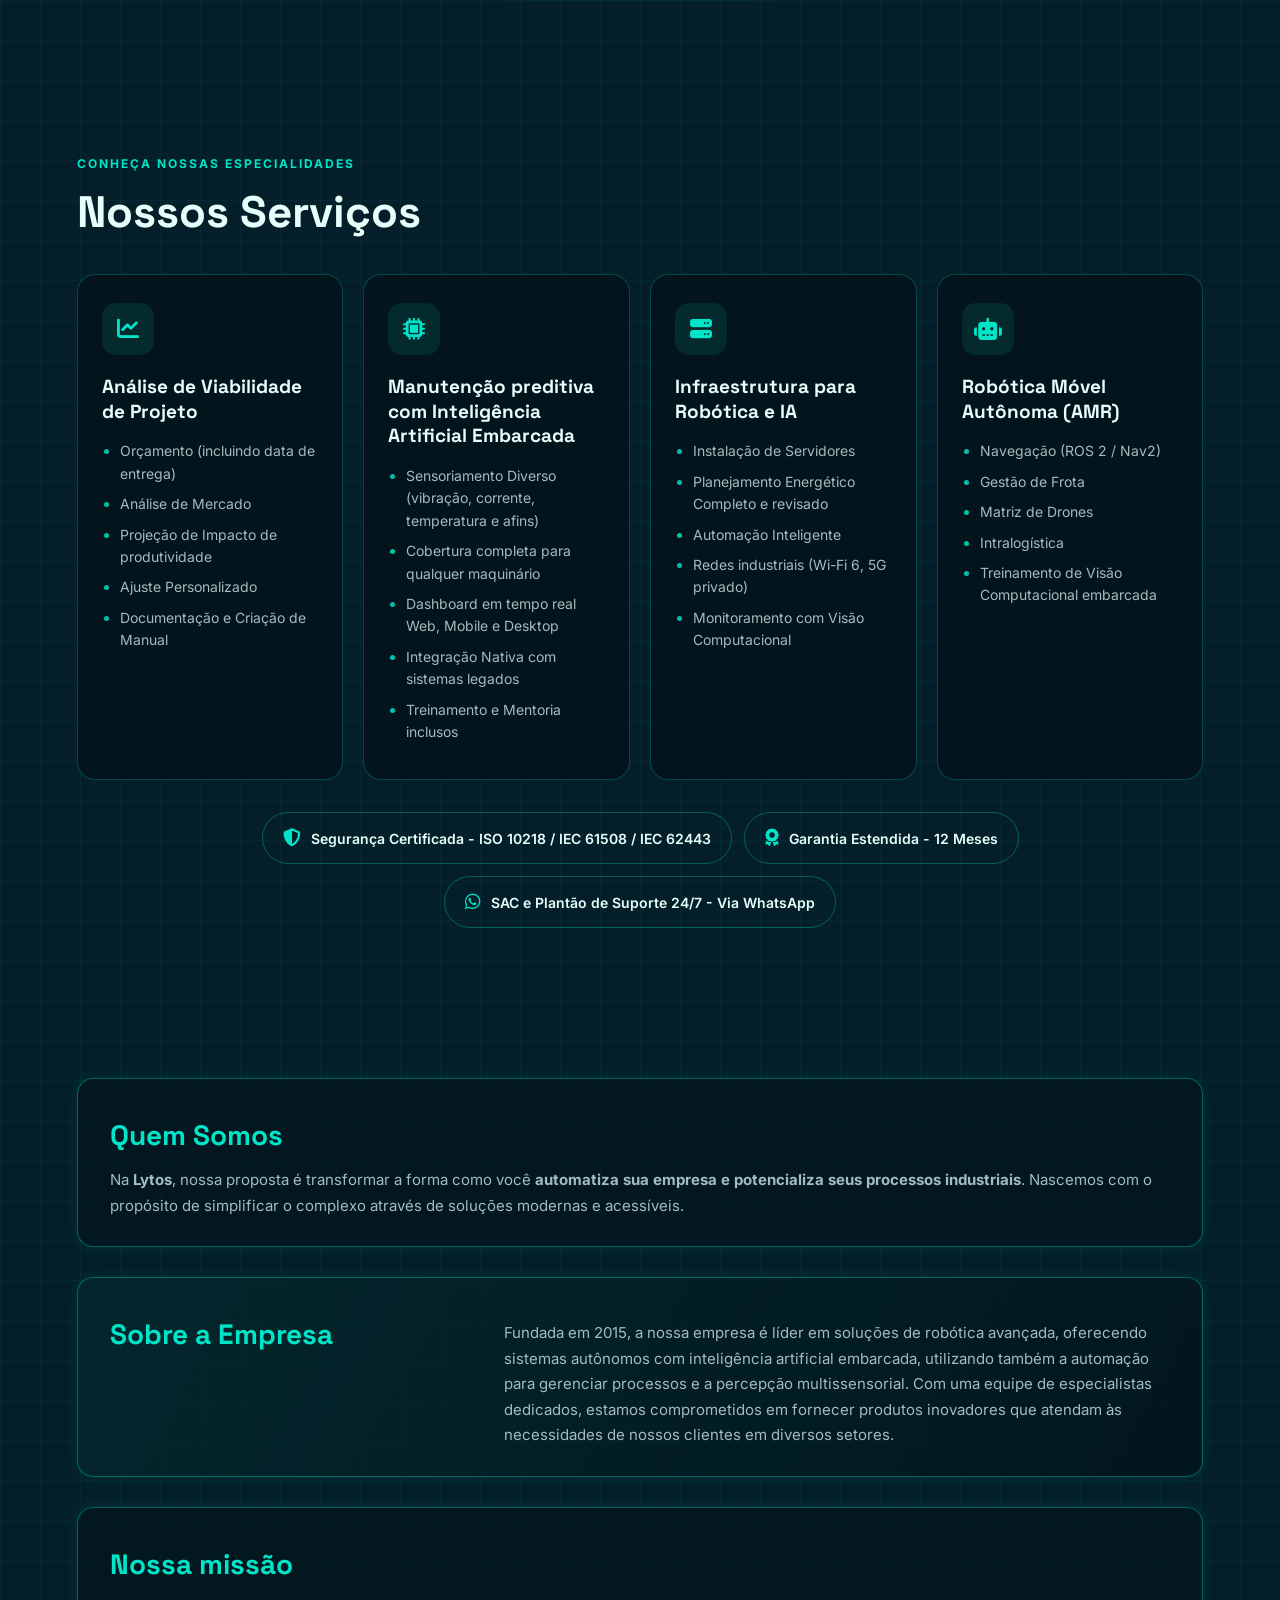
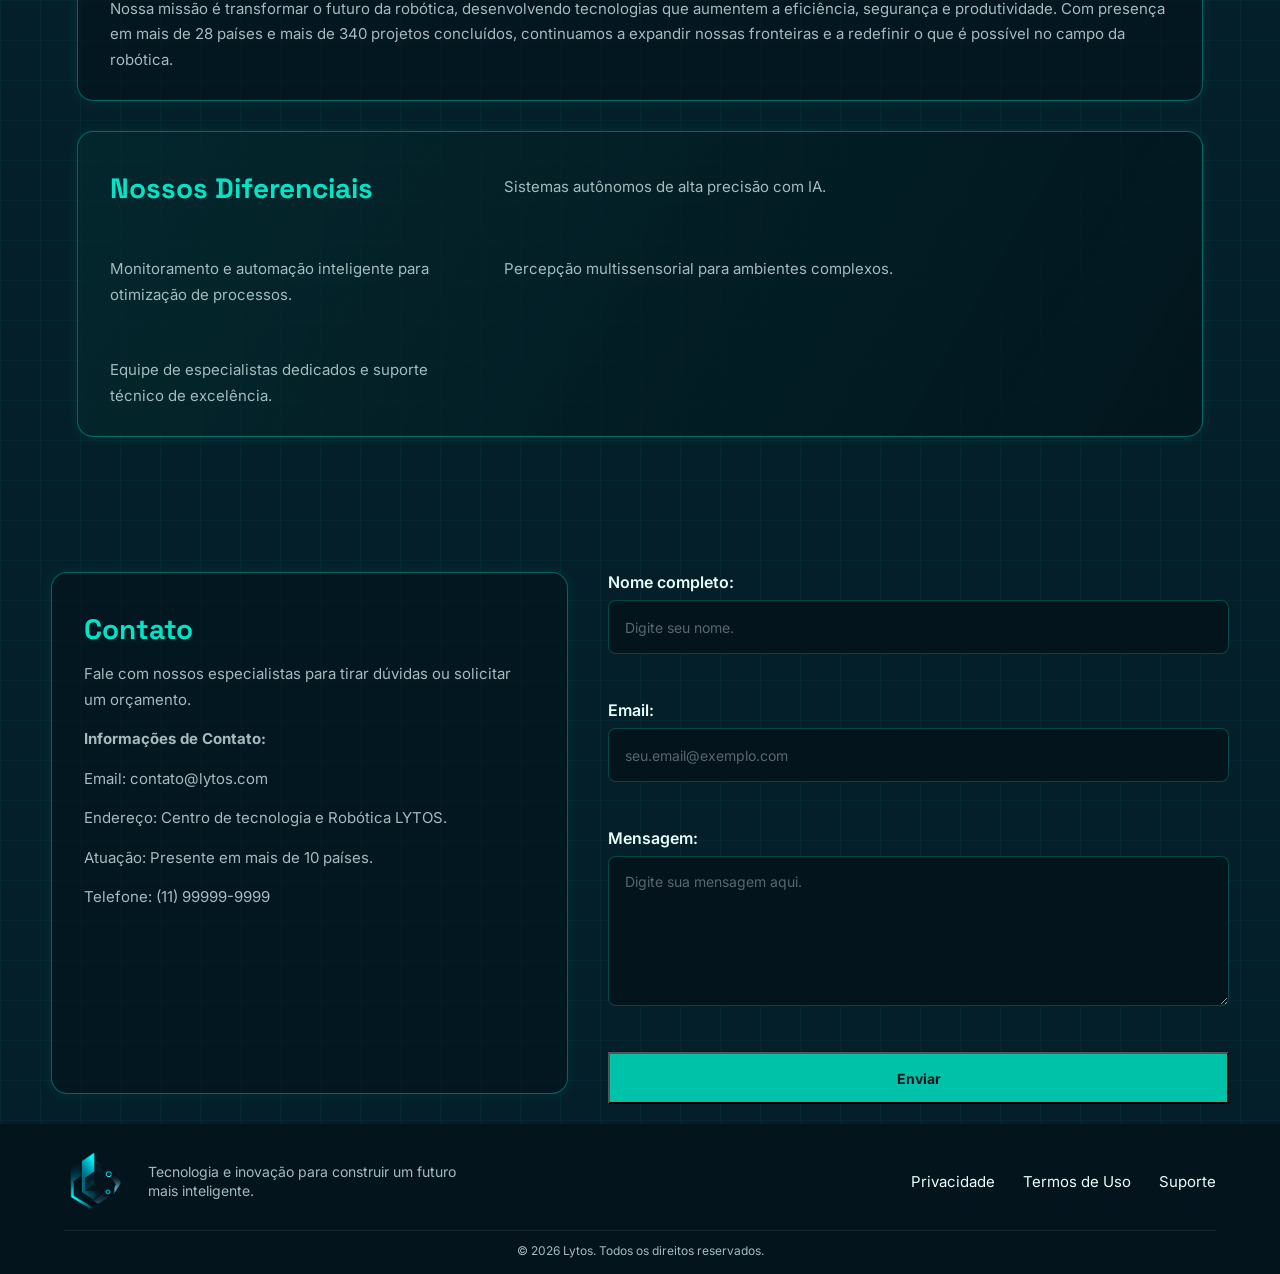
==== commit e1912858: "Refactor header and navigation structure for improved responsiveness and accessibility     Co-author" ====
--- a/index.html
+++ b/index.html
@@ -18,7 +18,9 @@
   <header>
     <div class="cabecalho-conteudo">
       <nav aria-label="Navegação principal">
-        <a class="marca" href="#inicio" aria-label="Voltar ao início"><img class="logo" src="./assets/img/icons/logo.png" alt="Logo do site"></a>
+        <a class="marca" href="#inicio" aria-label="Página inicial">
+          <img class="logo" src="./assets/img/icons/logo.png" width="150" height="54" alt="Logo do site">
+        </a>
 
         <div class="links-navegacao" id="links-navegacao">
           <a href="#inicio">Início</a>
@@ -29,7 +31,9 @@
         </div>
 
         <a class="botao-entrar" href="#contato">Entrar</a>
-        <button class="botao-menu" type="button" aria-label="Abrir menu" aria-expanded="false" aria-controls="links-navegacao"><i class="fas fa-bars"></i></button>
+        <button class="botao-menu" type="button" aria-label="Abrir menu" aria-expanded="false" aria-controls="links-navegacao">
+          <i class="fas fa-bars"></i>
+        </button>
       </nav>
     </div>
   </header>
--- a/assets/css/style.css
+++ b/assets/css/style.css
@@ -73,8 +73,9 @@
 
 .logo {
   display: block;
-  width: 170px;
-  max-height: 60px;
+  width: 150px;
+  height: 54px;
+  max-width: 100%;
   object-fit: contain;
 }
 
@@ -135,7 +136,8 @@
   }
 
   .logo {
-    width: 145px;
+    width: 125px;
+    height: 46px;
   }
 
   .botao-menu {
@@ -172,7 +174,8 @@
 
 @media (max-width: 420px) {
   .logo {
-    width: 120px;
+    width: 110px;
+    height: 40px;
   }
 
   .botao-entrar {
--- a/assets/css/footer.css
+++ b/assets/css/footer.css
@@ -64,6 +64,7 @@
     font-size: 12px;
 }
 
+
 @media (max-width: 600px) {
     .rodape {
         padding: 24px 6% 14px;
